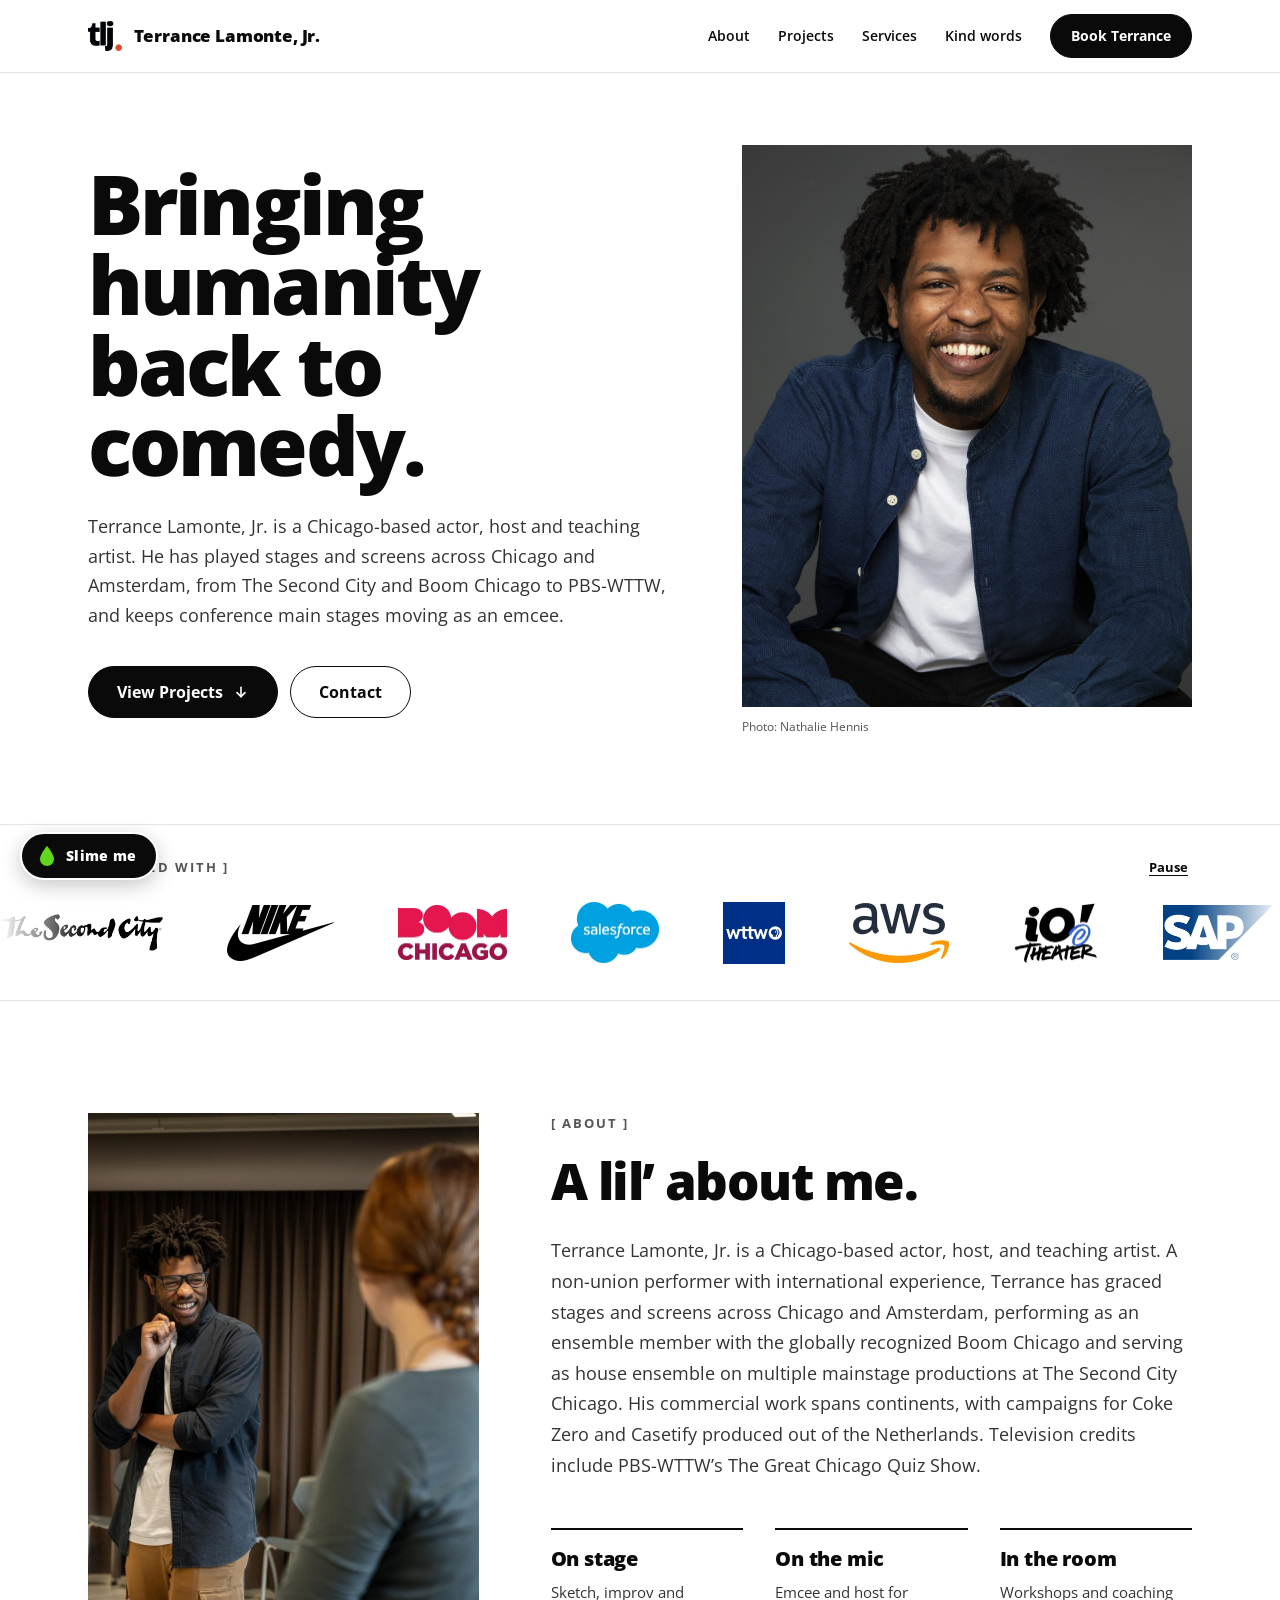
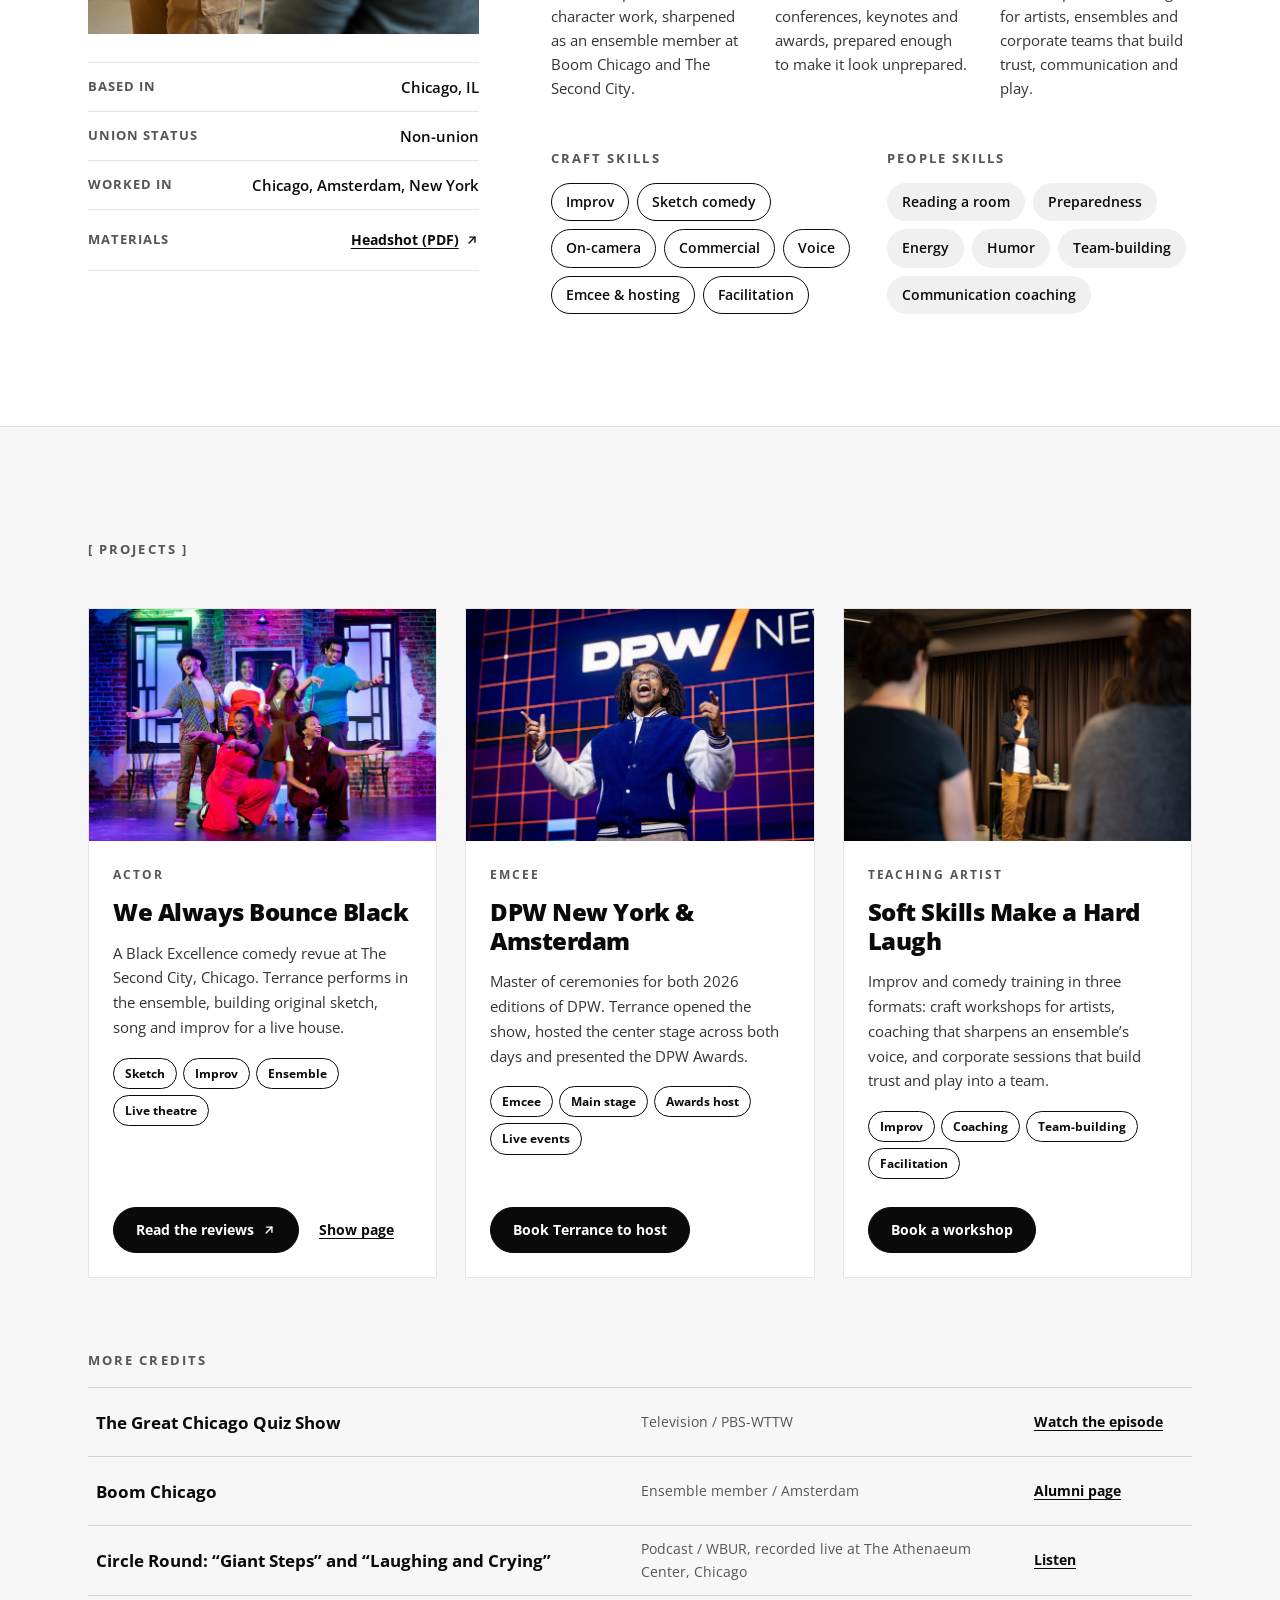
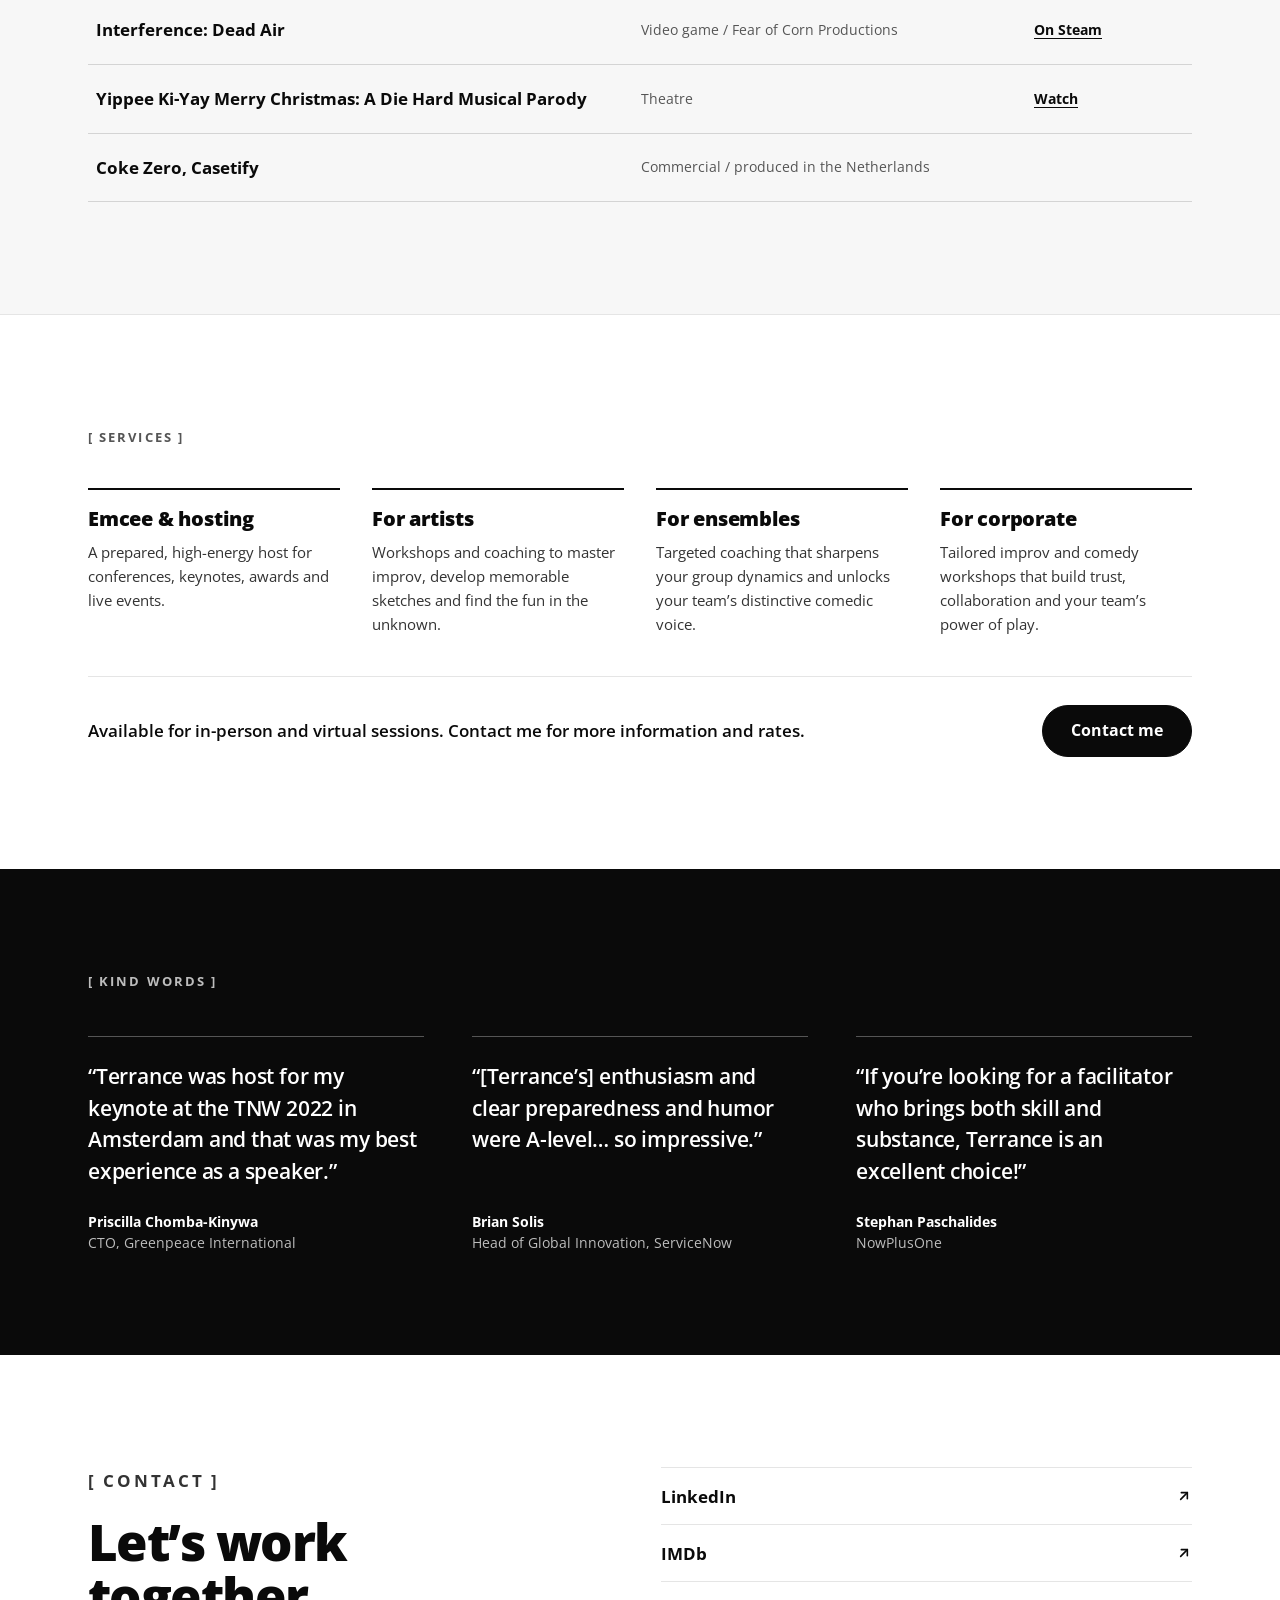
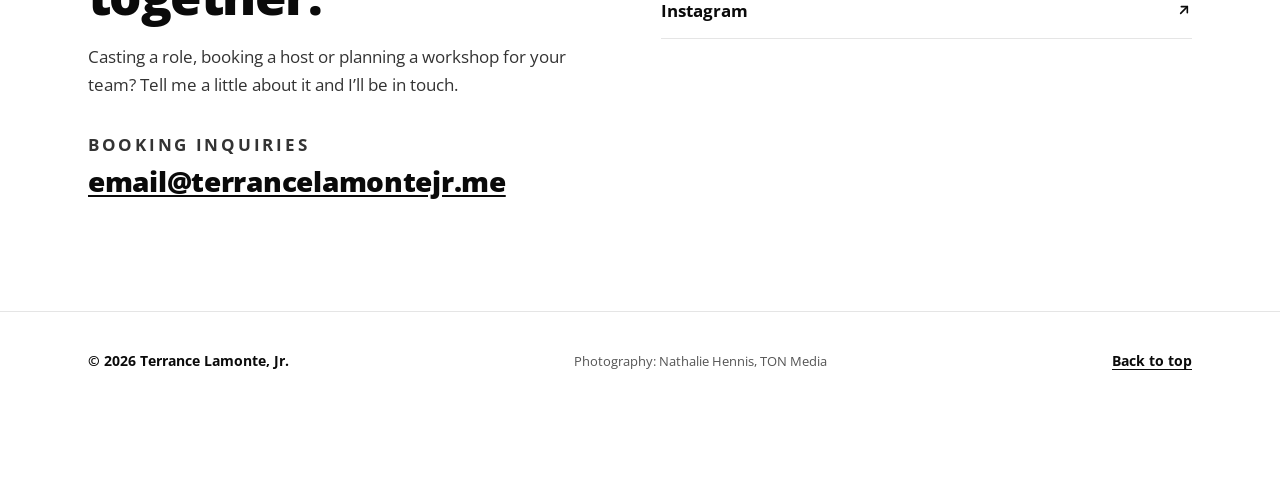
==== index.html @ 8858eb87 "Point page metadata at terrancelamontejr.me Matches the custom domain saved in the repository's Page" ====
<!doctype html>
<html lang="en">
<head>
  <meta charset="utf-8">
  <meta name="viewport" content="width=device-width, initial-scale=1">
  <title>Terrance Lamonte, Jr. | Actor, Teaching Artist, Emcee</title>
  <meta name="description" content="Terrance Lamonte, Jr. is a Chicago-based actor, host and teaching artist bringing humanity back to comedy.">
  <link rel="canonical" href="https://terrancelamontejr.me/">
  <meta name="theme-color" content="#ffffff">

  <meta property="og:type" content="website">
  <meta property="og:title" content="Terrance Lamonte, Jr. | Actor, Teaching Artist, Emcee">
  <meta property="og:description" content="Chicago-based actor, host and teaching artist bringing humanity back to comedy.">
  <meta property="og:url" content="https://terrancelamontejr.me/">
  <meta property="og:image" content="https://terrancelamontejr.me/assets/hero-portrait.jpg">
  <meta name="twitter:card" content="summary_large_image">

  <link rel="icon" href="favicon.png" type="image/png">
  <link rel="apple-touch-icon" href="favicon.png">
  <link rel="preload" as="image" href="assets/hero-portrait.jpg" fetchpriority="high">
  <link rel="preconnect" href="https://fonts.googleapis.com">
  <link rel="preconnect" href="https://fonts.gstatic.com" crossorigin>
  <link href="https://fonts.googleapis.com/css2?family=Open+Sans:wght@400;600;700;800&display=swap" rel="stylesheet">
  <link rel="stylesheet" href="css/styles.css">

  <script type="application/ld+json">
  {
    "@context": "https://schema.org",
    "@type": "Person",
    "name": "Terrance Lamonte, Jr.",
    "url": "https://terrancelamontejr.me/",
    "image": "https://terrancelamontejr.me/assets/hero-portrait.jpg",
    "jobTitle": ["Actor", "Teaching Artist", "Emcee"],
    "homeLocation": { "@type": "Place", "name": "Chicago, IL" },
    "sameAs": [
      "https://www.linkedin.com/in/terrance-rogers-jr-3b801424",
      "https://www.imdb.com/name/nm10834320/",
      "https://www.instagram.com/tsregor/"
    ]
  }
  </script>
</head>
<body id="top">
  <a class="skip" href="#main">Skip to content</a>

  <header class="nav">
    <div class="wrap nav__in">
      <a class="nav__name" href="#top"><img class="nav__logo" src="assets/tlj-logo.png" width="240" height="214" alt="">Terrance Lamonte, Jr.</a>
      <nav class="nav__links" aria-label="Primary">
        <a href="#about">About</a>
        <a href="#projects">Projects</a>
        <a href="#services">Services</a>
        <a href="#words">Kind words</a>
        <a class="btn btn--solid" href="#contact">Book Terrance</a>
      </nav>
    </div>
  </header>

  <main id="main">

    <!-- Hero -->
    <section class="wrap hero" aria-labelledby="hero-title">
      <div class="hero__text">
        <h1 class="hero__title" id="hero-title">Bringing humanity back to comedy.</h1>
        <p class="hero__bio">Terrance Lamonte, Jr. is a Chicago-based actor, host and teaching artist. He has played stages and screens across Chicago and Amsterdam, from The Second City and Boom Chicago to PBS-WTTW, and keeps conference main stages moving as an emcee.</p>
        <div class="hero__cta">
          <a class="btn btn--solid" href="#projects">View Projects
            <svg width="16" height="16" viewBox="0 0 24 24" fill="none" stroke="currentColor" stroke-width="2.4" stroke-linecap="round" stroke-linejoin="round" aria-hidden="true"><path d="M12 5v14"/><path d="M6 13l6 6 6-6"/></svg>
          </a>
          <a class="btn btn--ghost" href="#contact">Contact</a>
        </div>
      </div>
      <figure class="hero__fig">
        <div class="ph"><img src="assets/hero-portrait.jpg" width="1200" height="1800" fetchpriority="high" alt="Portrait of Terrance Lamonte, Jr. laughing, wearing an open denim shirt over a white tee"></div>
        <figcaption>Photo: Nathalie Hennis</figcaption>
      </figure>
    </section>

    <!-- Worked with: scrolling logos. The second list is a copy that makes the loop seamless. -->
    <section class="logos" id="logos" aria-labelledby="logos-title">
      <div class="wrap logos__head">
        <h2 class="eyebrow" id="logos-title">[ worked with ]</h2>
        <button type="button" class="logos__toggle" id="logos-toggle" aria-pressed="false" hidden>Pause</button>
      </div>
      <div class="logos__viewport">
        <div class="logos__track">
          <ul class="logos__set">
          <li><img src="assets/logos/second-city.webp" alt="The Second City" width="163" height="37" style="--w:163px" decoding="async"></li>
          <li><img src="assets/logos/nike.webp" alt="Nike" width="107" height="56" style="--w:107px" decoding="async"></li>
          <li><img src="assets/logos/boom-chicago.webp" alt="Boom Chicago" width="109" height="55" style="--w:109px" decoding="async"></li>
          <li><img src="assets/logos/salesforce.webp" alt="Salesforce" width="88" height="62" style="--w:88px" decoding="async"></li>
          <li><img src="assets/logos/wttw.webp" alt="WTTW" width="62" height="62" style="--w:62px" decoding="async"></li>
          <li><img src="assets/logos/aws.webp" alt="Amazon Web Services" width="100" height="60" style="--w:100px" decoding="async"></li>
          <li><img src="assets/logos/io-theater.webp" alt="iO Theater" width="86" height="62" style="--w:86px" decoding="async"></li>
          <li><img src="assets/logos/sap.webp" alt="SAP" width="110" height="55" style="--w:110px" decoding="async"></li>
          <li><img src="assets/logos/nickelodeon.webp" alt="Nickelodeon" width="80" height="62" style="--w:80px" decoding="async"></li>
          <li><img src="assets/logos/exness.webp" alt="Exness" width="220" height="27" style="--w:220px" decoding="async"></li>
          <li><img src="assets/logos/comedysportz.webp" alt="ComedySportz" width="65" height="62" style="--w:65px" decoding="async"></li>
          <li><img src="assets/logos/tommy-hilfiger.webp" alt="Tommy Hilfiger" width="220" height="12" style="--w:220px" decoding="async"></li>
          <li><img src="assets/logos/annoyance-theatre.webp" alt="The Annoyance Theatre &amp; Bar" width="150" height="40" style="--w:150px" decoding="async"></li>
          <li><img src="assets/logos/vice.webp" alt="VICE" width="138" height="44" style="--w:138px" decoding="async"></li>
          <li><img src="assets/logos/casetify.webp" alt="Casetify" width="132" height="45" style="--w:132px" decoding="async"></li>
          <li><img src="assets/logos/tnw.webp" alt="TNW" width="157" height="38" style="--w:157px" decoding="async"></li>
          <li><img src="assets/logos/laugh-out-loud.webp" alt="Laugh Out Loud" width="62" height="62" style="--w:62px" decoding="async"></li>
          <li><img src="assets/logos/omv.webp" alt="OMV" width="87" height="62" style="--w:87px" decoding="async"></li>
          <li><img src="assets/logos/fairlife.webp" alt="Fairlife" width="66" height="62" style="--w:66px" decoding="async"></li>
          <li><img src="assets/logos/stx.webp" alt="STX" width="146" height="41" style="--w:146px" decoding="async"></li>
          <li><img src="assets/logos/humor-for-hope.webp" alt="Humor for Hope" width="119" height="50" style="--w:119px" decoding="async"></li>
          <li><img src="assets/logos/nowplusone.webp" alt="NowPlusOne" width="54" height="62" style="--w:54px" decoding="async"></li>
          </ul>
          <ul class="logos__set" aria-hidden="true">
          <li><img src="assets/logos/second-city.webp" alt="" width="163" height="37" style="--w:163px" decoding="async"></li>
          <li><img src="assets/logos/nike.webp" alt="" width="107" height="56" style="--w:107px" decoding="async"></li>
          <li><img src="assets/logos/boom-chicago.webp" alt="" width="109" height="55" style="--w:109px" decoding="async"></li>
          <li><img src="assets/logos/salesforce.webp" alt="" width="88" height="62" style="--w:88px" decoding="async"></li>
          <li><img src="assets/logos/wttw.webp" alt="" width="62" height="62" style="--w:62px" decoding="async"></li>
          <li><img src="assets/logos/aws.webp" alt="" width="100" height="60" style="--w:100px" decoding="async"></li>
          <li><img src="assets/logos/io-theater.webp" alt="" width="86" height="62" style="--w:86px" decoding="async"></li>
          <li><img src="assets/logos/sap.webp" alt="" width="110" height="55" style="--w:110px" decoding="async"></li>
          <li><img src="assets/logos/nickelodeon.webp" alt="" width="80" height="62" style="--w:80px" decoding="async"></li>
          <li><img src="assets/logos/exness.webp" alt="" width="220" height="27" style="--w:220px" decoding="async"></li>
          <li><img src="assets/logos/comedysportz.webp" alt="" width="65" height="62" style="--w:65px" decoding="async"></li>
          <li><img src="assets/logos/tommy-hilfiger.webp" alt="" width="220" height="12" style="--w:220px" decoding="async"></li>
          <li><img src="assets/logos/annoyance-theatre.webp" alt="" width="150" height="40" style="--w:150px" decoding="async"></li>
          <li><img src="assets/logos/vice.webp" alt="" width="138" height="44" style="--w:138px" decoding="async"></li>
          <li><img src="assets/logos/casetify.webp" alt="" width="132" height="45" style="--w:132px" decoding="async"></li>
          <li><img src="assets/logos/tnw.webp" alt="" width="157" height="38" style="--w:157px" decoding="async"></li>
          <li><img src="assets/logos/laugh-out-loud.webp" alt="" width="62" height="62" style="--w:62px" decoding="async"></li>
          <li><img src="assets/logos/omv.webp" alt="" width="87" height="62" style="--w:87px" decoding="async"></li>
          <li><img src="assets/logos/fairlife.webp" alt="" width="66" height="62" style="--w:66px" decoding="async"></li>
          <li><img src="assets/logos/stx.webp" alt="" width="146" height="41" style="--w:146px" decoding="async"></li>
          <li><img src="assets/logos/humor-for-hope.webp" alt="" width="119" height="50" style="--w:119px" decoding="async"></li>
          <li><img src="assets/logos/nowplusone.webp" alt="" width="54" height="62" style="--w:54px" decoding="async"></li>
          </ul>
        </div>
      </div>
    </section>

    <!-- About -->
    <section class="wrap about" id="about" aria-labelledby="about-title">
      <div class="about__side">
        <div class="ph"><img src="assets/about-workshop.jpg" width="1000" height="1500" loading="lazy" alt="Terrance laughing while leading a workshop, a participant in the foreground"></div>
        <dl class="facts">
          <div><dt>Based in</dt><dd>Chicago, IL</dd></div>
          <div><dt>Union status</dt><dd>Non-union</dd></div>
          <div><dt>Worked in</dt><dd>Chicago, Amsterdam, New York</dd></div>
          <div><dt>Materials</dt><dd><a class="tlink" href="assets/terrance-lamonte-jr-headshot.pdf" target="_blank" rel="noopener">Headshot (PDF)
            <svg width="14" height="14" viewBox="0 0 24 24" fill="none" stroke="currentColor" stroke-width="2.4" stroke-linecap="round" stroke-linejoin="round" aria-hidden="true"><path d="M7 17L17 7"/><path d="M8 7h9v9"/></svg></a></dd></div>
        </dl>
      </div>

      <div class="about__main">
        <div class="stack">
          <p class="eyebrow">[ about ]</p>
          <h2 class="h2" id="about-title">A lil&rsquo; about me.</h2>
          <p class="about__bio">Terrance Lamonte, Jr. is a Chicago-based actor, host, and teaching artist. A non-union performer with international experience, Terrance has graced stages and screens across Chicago and Amsterdam, performing as an ensemble member with the globally recognized Boom Chicago and serving as house ensemble on multiple mainstage productions at The Second City Chicago. His commercial work spans continents, with campaigns for Coke Zero and Casetify produced out of the Netherlands. Television credits include PBS-WTTW&rsquo;s The Great Chicago Quiz Show.</p>
        </div>

        <ul class="strengths">
          <li><h3>On stage</h3><p>Sketch, improv and character work, sharpened as an ensemble member at Boom Chicago and The Second City.</p></li>
          <li><h3>On the mic</h3><p>Emcee and host for conferences, keynotes and awards, prepared enough to make it look unprepared.</p></li>
          <li><h3>In the room</h3><p>Workshops and coaching for artists, ensembles and corporate teams that build trust, communication and play.</p></li>
        </ul>

        <div class="skills">
          <div>
            <h3 class="eyebrow">Craft skills</h3>
            <ul class="chips">
              <li class="chip">Improv</li><li class="chip">Sketch comedy</li><li class="chip">On-camera</li><li class="chip">Commercial</li><li class="chip">Voice</li><li class="chip">Emcee &amp; hosting</li><li class="chip">Facilitation</li>
            </ul>
          </div>
          <div>
            <h3 class="eyebrow">People skills</h3>
            <ul class="chips">
              <li class="chip chip--soft">Reading a room</li><li class="chip chip--soft">Preparedness</li><li class="chip chip--soft">Energy</li><li class="chip chip--soft">Humor</li><li class="chip chip--soft">Team-building</li><li class="chip chip--soft">Communication coaching</li>
            </ul>
          </div>
        </div>
      </div>
    </section>

    <!-- Projects -->
    <section class="work" id="projects" aria-labelledby="projects-title">
      <div class="wrap work__in">
        <h2 class="eyebrow" id="projects-title">[ projects ]</h2>

        <div class="cards">
          <article class="card">
            <div class="ph"><img src="assets/work-second-city.jpg" width="1400" height="934" loading="lazy" alt="The cast of a Second City revue striking a group pose on a brick-walled stage set"></div>
            <div class="card__body">
              <p class="card__role">Actor</p>
              <h3 class="card__title">We Always Bounce Black</h3>
              <p class="card__desc">A Black Excellence comedy revue at The Second City, Chicago. Terrance performs in the ensemble, building original sketch, song and improv for a live house.</p>
              <ul class="chips"><li class="chip chip--sm">Sketch</li><li class="chip chip--sm">Improv</li><li class="chip chip--sm">Ensemble</li><li class="chip chip--sm">Live theatre</li></ul>
              <div class="card__actions">
                <a class="btn btn--solid btn--sm" href="https://www.theatreinchicago.com/we-always-bounce-black-a-black-excellence-comedy-revue/12809/" target="_blank" rel="noopener">Read the reviews
                  <svg width="14" height="14" viewBox="0 0 24 24" fill="none" stroke="currentColor" stroke-width="2.4" stroke-linecap="round" stroke-linejoin="round" aria-hidden="true"><path d="M7 17L17 7"/><path d="M8 7h9v9"/></svg></a>
                <a class="tlink" href="https://www.secondcity.com/shows/chicago/the-second-city-black-excellence-revue-chi" target="_blank" rel="noopener">Show page</a>
              </div>
            </div>
          </article>

          <article class="card">
            <div class="ph"><img src="assets/work-dpw-emcee.jpg" width="1400" height="934" loading="lazy" alt="Terrance on the DPW New York main stage in a varsity jacket, arms raised mid-sentence"></div>
            <div class="card__body">
              <p class="card__role">Emcee</p>
              <h3 class="card__title">DPW New York &amp; Amsterdam</h3>
              <p class="card__desc">Master of ceremonies for both 2026 editions of DPW. Terrance opened the show, hosted the center stage across both days and presented the DPW Awards.</p>
              <ul class="chips"><li class="chip chip--sm">Emcee</li><li class="chip chip--sm">Main stage</li><li class="chip chip--sm">Awards host</li><li class="chip chip--sm">Live events</li></ul>
              <div class="card__actions">
                <a class="btn btn--solid btn--sm" href="#contact">Book Terrance to host</a>
              </div>
            </div>
          </article>

          <article class="card">
            <div class="ph"><img src="assets/work-workshops.jpg" width="1400" height="933" loading="lazy" alt="Terrance mid-thought at the front of a workshop, seen between two participants"></div>
            <div class="card__body">
              <p class="card__role">Teaching artist</p>
              <h3 class="card__title">Soft Skills Make a Hard Laugh</h3>
              <p class="card__desc">Improv and comedy training in three formats: craft workshops for artists, coaching that sharpens an ensemble&rsquo;s voice, and corporate sessions that build trust and play into a team.</p>
              <ul class="chips"><li class="chip chip--sm">Improv</li><li class="chip chip--sm">Coaching</li><li class="chip chip--sm">Team-building</li><li class="chip chip--sm">Facilitation</li></ul>
              <div class="card__actions">
                <a class="btn btn--solid btn--sm" href="#contact">Book a workshop</a>
              </div>
            </div>
          </article>
        </div>

        <div class="credits">
          <h3 class="eyebrow">More credits</h3>
          <ul>
            <li><span class="credits__title">The Great Chicago Quiz Show</span><span class="credits__meta">Television / PBS-WTTW</span><span class="credits__link"><a class="tlink" href="https://www.wttw.com/great-chicago-quiz-show/watch?v=s2e2" target="_blank" rel="noopener">Watch the episode</a></span></li>
            <li><span class="credits__title">Boom Chicago</span><span class="credits__meta">Ensemble member / Amsterdam</span><span class="credits__link"><a class="tlink" href="https://alumni.boomchicago.nl/activities/terrance-lamonte-jr/" target="_blank" rel="noopener">Alumni page</a></span></li>
            <li><span class="credits__title">Circle Round: &ldquo;Giant Steps&rdquo; and &ldquo;Laughing and Crying&rdquo;</span><span class="credits__meta">Podcast / WBUR, recorded live at The Athenaeum Center, Chicago</span><span class="credits__link"><a class="tlink" href="https://www.wbur.org/podcasts/circleround" target="_blank" rel="noopener">Listen</a></span></li>
            <li><span class="credits__title">Interference: Dead Air</span><span class="credits__meta">Video game / Fear of Corn Productions</span><span class="credits__link"><a class="tlink" href="https://store.steampowered.com/app/1238450/Interference_Dead_Air/" target="_blank" rel="noopener">On Steam</a></span></li>
            <li><span class="credits__title">Yippee Ki-Yay Merry Christmas: A Die Hard Musical Parody</span><span class="credits__meta">Theatre</span><span class="credits__link"><a class="tlink" href="https://youtu.be/s3XqmDjyxec" target="_blank" rel="noopener">Watch</a></span></li>
            <li><span class="credits__title">Coke Zero, Casetify</span><span class="credits__meta">Commercial / produced in the Netherlands</span><span class="credits__link"></span></li>
          </ul>
        </div>
      </div>
    </section>

    <!-- Services -->
    <section class="wrap services" id="services" aria-labelledby="services-title">
      <h2 class="eyebrow" id="services-title">[ services ]</h2>
      <ul class="services__list">
        <li><h3>Emcee &amp; hosting</h3><p>A prepared, high-energy host for conferences, keynotes, awards and live events.</p></li>
        <li><h3>For artists</h3><p>Workshops and coaching to master improv, develop memorable sketches and find the fun in the unknown.</p></li>
        <li><h3>For ensembles</h3><p>Targeted coaching that sharpens your group dynamics and unlocks your team&rsquo;s distinctive comedic voice.</p></li>
        <li><h3>For corporate</h3><p>Tailored improv and comedy workshops that build trust, collaboration and your team&rsquo;s power of play.</p></li>
      </ul>
      <div class="services__cta">
        <p>Available for in-person and virtual sessions. Contact me for more information and rates.</p>
        <a class="btn btn--solid" href="#contact">Contact me</a>
      </div>
    </section>

    <!-- Kind words -->
    <section class="words" id="words" aria-labelledby="words-title">
      <div class="wrap words__in">
        <h2 class="eyebrow" id="words-title">[ kind words ]</h2>
        <div class="quotes">
          <figure>
            <blockquote>&ldquo;Terrance was host for my keynote at the TNW 2022 in Amsterdam and that was my best experience as a speaker.&rdquo;</blockquote>
            <figcaption><strong>Priscilla Chomba-Kinywa</strong>CTO, Greenpeace International</figcaption>
          </figure>
          <figure>
            <blockquote>&ldquo;[Terrance&rsquo;s] enthusiasm and clear preparedness and humor were A-level&hellip; so impressive.&rdquo;</blockquote>
            <figcaption><strong>Brian Solis</strong>Head of Global Innovation, ServiceNow</figcaption>
          </figure>
          <figure>
            <blockquote>&ldquo;If you&rsquo;re looking for a facilitator who brings both skill and substance, Terrance is an excellent choice!&rdquo;</blockquote>
            <figcaption><strong>Stephan Paschalides</strong>NowPlusOne</figcaption>
          </figure>
        </div>
      </div>
    </section>

    <!-- Contact -->
    <section class="wrap contact" id="contact" aria-labelledby="contact-title">
      <div class="contact__text">
        <p class="eyebrow">[ contact ]</p>
        <h2 class="h2" id="contact-title">Let&rsquo;s work together.</h2>
        <p>Casting a role, booking a host or planning a workshop for your team? Tell me a little about it and I&rsquo;ll be in touch.</p>
        <div class="contact__email">
          <p class="eyebrow">Booking inquiries</p>
          <a href="mailto:email@terrancelamontejr.me">email@terrancelamontejr.me</a>
        </div>
      </div>

      <div class="contact__side">
      <!-- The form stays hidden until FORM_ENDPOINT is set in js/main.js (see README). -->
      <div class="contact__form" id="contact-form-wrap" hidden>
        <form class="form" id="contact-form" method="POST" novalidate>
          <div class="form__row">
            <div class="field">
              <label for="cf-name">Name</label>
              <input id="cf-name" name="name" type="text" autocomplete="name" required>
            </div>
            <div class="field">
              <label for="cf-email">Email</label>
              <input id="cf-email" name="email" type="email" autocomplete="email" required>
            </div>
          </div>
          <div class="field">
            <label for="cf-topic">What can I help with?</label>
            <select id="cf-topic" name="topic">
              <option>Acting or casting</option>
              <option>Emcee or hosting</option>
              <option>Workshop or coaching</option>
              <option>I just think you&rsquo;re cool</option>
            </select>
          </div>
          <div class="field">
            <label for="cf-message">Message</label>
            <textarea id="cf-message" name="message" rows="6" required></textarea>
          </div>
          <div class="form__trap" aria-hidden="true">
            <label for="cf-company">Leave this field empty</label>
            <input id="cf-company" name="_gotcha" type="text" tabindex="-1" autocomplete="off">
          </div>
          <button class="btn btn--solid" type="submit">Send message</button>
          <p class="form__status" id="contact-status" role="status" aria-live="polite"></p>
        </form>
        <div class="form__done" id="contact-done" hidden>
          <h3>Message received.</h3>
          <p>Thanks for reaching out. I&rsquo;ll be in touch shortly.</p>
        </div>
      </div>
        <ul class="socials" aria-label="Social links">
          <li><a href="https://www.linkedin.com/in/terrance-rogers-jr-3b801424" target="_blank" rel="noopener">LinkedIn
            <svg width="16" height="16" viewBox="0 0 24 24" fill="none" stroke="currentColor" stroke-width="2.4" stroke-linecap="round" stroke-linejoin="round" aria-hidden="true"><path d="M7 17L17 7"/><path d="M8 7h9v9"/></svg></a></li>
          <li><a href="https://www.imdb.com/name/nm10834320/" target="_blank" rel="noopener">IMDb
            <svg width="16" height="16" viewBox="0 0 24 24" fill="none" stroke="currentColor" stroke-width="2.4" stroke-linecap="round" stroke-linejoin="round" aria-hidden="true"><path d="M7 17L17 7"/><path d="M8 7h9v9"/></svg></a></li>
          <li><a href="https://www.instagram.com/tsregor/" target="_blank" rel="noopener">Instagram
            <svg width="16" height="16" viewBox="0 0 24 24" fill="none" stroke="currentColor" stroke-width="2.4" stroke-linecap="round" stroke-linejoin="round" aria-hidden="true"><path d="M7 17L17 7"/><path d="M8 7h9v9"/></svg></a></li>
        </ul>
      </div>
    </section>
  </main>

  <footer class="foot">
    <div class="wrap foot__in">
      <p class="foot__copy">&copy; 2026 Terrance Lamonte, Jr.</p>
      <p class="foot__credit">Photography: Nathalie Hennis, TON Media</p>
      <a class="tlink" href="#top">Back to top</a>
    </div>
  </footer>

  <!-- Slime -->
  <button type="button" class="tlj-slime-btn" id="slime-btn" hidden>
    <svg width="18" height="22" viewBox="0 0 18 22" aria-hidden="true"><path d="M9 1C9 1 2 9.2 2 14a7 7 0 0 0 14 0C16 9.2 9 1 9 1z" fill="#62d51f"/></svg>
    Slime me
  </button>
  <div class="tlj-slime" id="slime" aria-hidden="true">
    <i style="left:-2%;width:11%;animation-delay:.18s"></i>
    <i style="left:7%;width:10%;animation-delay:.42s"></i>
    <i style="left:15%;width:12%;animation-delay:.05s"></i>
    <i style="left:25%;width:9%;animation-delay:.34s"></i>
    <i style="left:32%;width:12%;animation-delay:.22s"></i>
    <i style="left:42%;width:10%;animation-delay:.48s"></i>
    <i style="left:50%;width:11%;animation-delay:.1s"></i>
    <i style="left:59%;width:10%;animation-delay:.38s"></i>
    <i style="left:67%;width:12%;animation-delay:0s"></i>
    <i style="left:77%;width:9%;animation-delay:.28s"></i>
    <i style="left:84%;width:11%;animation-delay:.45s"></i>
    <i style="left:93%;width:10%;animation-delay:.15s"></i>
    <b>Slimed!</b>
  </div>

  <script src="js/main.js" defer></script>
</body>
</html>
---- css/styles.css ----
/* Terrance Lamonte, Jr. portfolio. Black and white layout, Open Sans, photos and logos in colour. */

/* ---------- 1. Base ---------- */
html { scroll-behavior: smooth; }
body {
  margin: 0;
  --ink: #0a0a0a; --paper: #ffffff; --body: #333333; --muted: #555555;
  --line: #e5e5e5; --soft: #f7f7f7; --pad: clamp(20px, 5vw, 48px);
  background: var(--paper); color: var(--ink); text-align: left; overflow-x: clip;
  font: 400 16px/1.6 'Open Sans', system-ui, -apple-system, 'Segoe UI', sans-serif;
  -webkit-font-smoothing: antialiased;
}
*, *::before, *::after { box-sizing: border-box; }
h1, h2, h3, h4, p, ul, li, dl, dt, dd,
figure, figcaption, blockquote {
  margin: 0; padding: 0; max-width: none; list-style: none;
  font: inherit; color: inherit; letter-spacing: normal; text-transform: none;
}
a { color: inherit; background: none; text-decoration: underline; text-underline-offset: 3px; }
a:hover { color: var(--muted); }
:focus-visible { outline: 2px solid var(--ink); outline-offset: 3px; }
section { scroll-margin-top: 84px; }
img { display: block; width: 100%; height: 100%; object-fit: cover; }
svg { flex: none; }
[hidden] { display: none !important; }
.skip { position: absolute; left: 16px; top: -100px; z-index: 100; padding: 12px 20px; background: var(--ink); color: #fff; font-weight: 700; border-radius: 999px; }
.skip:focus { top: 12px; color: #fff; }

.wrap { max-width: 1200px; margin: 0 auto; padding-left: var(--pad); padding-right: var(--pad); }
.eyebrow { font-size: 13px; font-weight: 700; letter-spacing: .16em; text-transform: uppercase; color: var(--muted); }
.h2 { font-size: clamp(32px, 4vw, 52px); line-height: 1.05; font-weight: 800; letter-spacing: -.03em; }
.ph { background: var(--line); overflow: hidden; }

/* Buttons and chips */
.btn {
  display: inline-flex; align-items: center; gap: 10px; min-height: 52px; padding: 0 28px;
  border: 1px solid var(--ink); border-radius: 999px; font-size: 16px; font-weight: 700;
  text-decoration: none; cursor: pointer; transition: background-color .15s ease, color .15s ease, border-color .15s ease;
}
.btn--solid { background: var(--ink); color: #fff; }
.btn--solid:hover { background: #3a3a3a; border-color: #3a3a3a; color: #fff; }
.btn--ghost { background: #fff; color: var(--ink); }
.btn--ghost:hover { background: var(--ink); color: #fff; }
.btn--sm { min-height: 46px; padding: 0 22px; font-size: 14px; gap: 8px; }
.chips { display: flex; flex-wrap: wrap; gap: 8px; }
.chip { font-size: 14px; font-weight: 600; padding: 7px 14px; border: 1px solid var(--ink); border-radius: 999px; }
.chip--soft { background: #f0f0f0; border-color: #f0f0f0; }
.chip--sm { font-size: 12px; font-weight: 700; padding: 5px 11px; }
.tlink { display: inline-flex; align-items: center; gap: 6px; min-height: 44px; font-size: 14px; font-weight: 700; }

/* ---------- 2. Header ---------- */
.nav { position: sticky; top: 0; z-index: 20; background: rgba(255,255,255,.94); backdrop-filter: blur(10px); border-bottom: 1px solid var(--line); }
.nav__in { display: flex; flex-wrap: wrap; align-items: center; justify-content: space-between; gap: 8px 32px; padding-top: 14px; padding-bottom: 14px; }
.nav__logo { width: auto; height: 30px; object-fit: contain; }
.nav__name { gap: 12px; font-size: 17px; font-weight: 800; letter-spacing: -.01em; text-decoration: none; min-height: 44px; display: inline-flex; align-items: center; }
.nav__links { display: flex; flex-wrap: wrap; align-items: center; gap: 4px 28px; }
.nav__links a:not(.btn) { font-size: 14px; font-weight: 600; text-decoration: none; min-height: 44px; display: inline-flex; align-items: center; }
.nav__links .btn { min-height: 44px; padding: 0 20px; font-size: 14px; }

/* ---------- 3. Hero ---------- */
.hero { display: flex; flex-wrap: wrap; align-items: center; gap: 48px 72px; padding-top: clamp(40px, 6vw, 72px); padding-bottom: clamp(56px, 7vw, 88px); }
.hero__text { flex: 1.25 1 420px; min-width: 0; display: flex; flex-direction: column; align-items: flex-start; gap: 28px; }
.hero__title { font-size: clamp(44px, 6.4vw, 88px); line-height: .98; font-weight: 800; letter-spacing: -.035em; }
.hero__bio { max-width: 34em; font-size: clamp(17px, 1.4vw, 19px); line-height: 1.65; color: var(--body); }
.hero__cta { display: flex; flex-wrap: wrap; gap: 12px; margin-top: 8px; }
.hero__fig { flex: 1 1 320px; min-width: 0; max-width: 480px; display: flex; flex-direction: column; gap: 10px; }
.hero__fig .ph { aspect-ratio: 4 / 5; }
.hero__fig img { object-position: 50% 18%; }
.hero__fig figcaption { font-size: 12px; color: var(--muted); }

/* Worked with: logo scroller */
.logos { border-top: 1px solid var(--line); border-bottom: 1px solid var(--line); padding: 20px 0 36px; }
.logos__head { display: flex; align-items: center; justify-content: space-between; gap: 16px; min-height: 44px; margin-bottom: 12px; }
.logos__toggle { min-height: 44px; padding: 0 4px; background: none; border: 0; font: inherit; font-size: 13px; font-weight: 700; color: var(--ink); text-decoration: underline; text-underline-offset: 3px; cursor: pointer; }
.logos__viewport {
  overflow: hidden;
  -webkit-mask-image: linear-gradient(90deg, transparent, #000 7%, #000 93%, transparent);
          mask-image: linear-gradient(90deg, transparent, #000 7%, #000 93%, transparent);
}
.logos__track { display: flex; width: max-content; animation: logosScroll 80s linear infinite; }
.logos__track:hover, .logos.is-paused .logos__track { animation-play-state: paused; }
.logos__set { display: flex; align-items: center; flex: none; gap: clamp(40px, 5vw, 72px); padding-right: clamp(40px, 5vw, 72px); }
.logos__set li { flex: none; }
.logos__set img { width: var(--w); height: auto; object-fit: contain; }
@keyframes logosScroll { to { transform: translateX(-50%); } }
@media (max-width: 640px) {
  .logos__set img { width: calc(var(--w) * .8); }
  .logos__track { animation-duration: 60s; }
}

/* ---------- 4. About ---------- */
.about { display: flex; flex-wrap: wrap; align-items: flex-start; gap: 48px 72px; padding-top: clamp(64px, 9vw, 112px); padding-bottom: clamp(64px, 9vw, 112px); }
.about__side { flex: 1 1 300px; min-width: 0; max-width: 400px; display: flex; flex-direction: column; gap: 28px; }
.about__side .ph { aspect-ratio: 3 / 4; }
.about__side img { object-position: 30% 30%; }
.facts > div { display: flex; justify-content: space-between; align-items: center; gap: 16px; min-height: 49px; padding: 8px 0; border-top: 1px solid var(--line); }
.facts > div:last-child { border-bottom: 1px solid var(--line); }
.facts dt { font-size: 13px; font-weight: 700; letter-spacing: .08em; text-transform: uppercase; color: var(--muted); }
.facts dd { font-size: 15px; font-weight: 600; text-align: right; }
.about__main { flex: 2 1 460px; min-width: 0; display: flex; flex-direction: column; gap: 48px; }
.stack { display: flex; flex-direction: column; gap: 20px; }
.about__bio { margin-top: 8px; font-size: 18px; line-height: 1.7; color: var(--body); }
.strengths { display: grid; grid-template-columns: repeat(auto-fit, minmax(190px, 1fr)); gap: 28px 32px; }
.strengths li { display: flex; flex-direction: column; gap: 8px; padding-top: 16px; border-top: 2px solid var(--ink); }
.strengths h3 { font-size: 20px; line-height: 1.3; font-weight: 800; letter-spacing: -.01em; }
.strengths p { font-size: 15px; line-height: 1.6; color: var(--body); }
.skills { display: grid; grid-template-columns: repeat(auto-fit, minmax(260px, 1fr)); gap: 32px; }
.skills > div { display: flex; flex-direction: column; gap: 14px; }

/* ---------- 5. Projects ---------- */
.work { background: var(--soft); border-top: 1px solid var(--line); border-bottom: 1px solid var(--line); }
.work__in { display: flex; flex-direction: column; gap: 48px; padding-top: clamp(64px, 9vw, 112px); padding-bottom: clamp(64px, 9vw, 112px); }
.cards { display: grid; grid-template-columns: repeat(auto-fit, minmax(280px, 1fr)); gap: 28px; }
.card { display: flex; flex-direction: column; background: #fff; border: 1px solid var(--line); }
.card .ph { aspect-ratio: 3 / 2; }
.card img { transition: transform .5s ease; }
.card:hover img { transform: scale(1.03); }
.card__body { flex: 1 1 auto; display: flex; flex-direction: column; gap: 14px; padding: 24px; }
.card__role { font-size: 12px; font-weight: 700; letter-spacing: .16em; text-transform: uppercase; color: var(--muted); }
.card__title { font-size: 24px; line-height: 1.2; font-weight: 800; letter-spacing: -.02em; }
.card__desc { font-size: 15px; line-height: 1.65; color: var(--body); }
.card .chips { gap: 6px; margin-top: 4px; }
.card__actions { margin-top: auto; padding-top: 14px; display: flex; flex-wrap: wrap; align-items: center; gap: 8px 20px; }
.credits { display: flex; flex-direction: column; gap: 16px; margin-top: 24px; }
.credits ul { border-bottom: 1px solid #d4d4d4; }
.credits li { display: flex; flex-wrap: wrap; align-items: center; gap: 4px 24px; min-height: 68px; padding: 12px 8px; border-top: 1px solid #d4d4d4; transition: background-color .15s ease; }
.credits li:hover { background: #ececec; }
.credits__title { flex: 2 1 280px; min-width: 0; font-size: 17px; font-weight: 700; }
.credits__meta { flex: 1.4 1 200px; min-width: 0; font-size: 14px; color: var(--muted); }
.credits__link { flex: 0 0 150px; }

/* Services */
.services { display: flex; flex-direction: column; gap: 40px; padding-top: clamp(64px, 9vw, 112px); padding-bottom: clamp(64px, 9vw, 112px); }
.services__list { display: grid; grid-template-columns: repeat(auto-fit, minmax(220px, 1fr)); gap: 32px; }
.services__list li { display: flex; flex-direction: column; gap: 8px; padding-top: 16px; border-top: 2px solid var(--ink); }
.services__list h3 { font-size: 20px; line-height: 1.3; font-weight: 800; letter-spacing: -.01em; }
.services__list p { font-size: 15px; line-height: 1.6; color: var(--body); }
.services__cta { display: flex; flex-wrap: wrap; align-items: center; justify-content: space-between; gap: 16px 32px; padding-top: 28px; border-top: 1px solid var(--line); }
.services__cta p { font-size: 17px; font-weight: 600; }

/* ---------- 6. Kind words ---------- */
.words { background: var(--ink); color: #fff; }
.words :focus-visible { outline-color: #fff; }
.words__in { display: flex; flex-direction: column; gap: 44px; padding-top: clamp(64px, 8vw, 104px); padding-bottom: clamp(64px, 8vw, 104px); }
.words .eyebrow { color: #bdbdbd; }
.quotes { display: grid; grid-template-columns: repeat(auto-fit, minmax(260px, 1fr)); gap: 40px 48px; }
.quotes figure { display: flex; flex-direction: column; gap: 24px; padding-top: 24px; border-top: 1px solid #555; }
.quotes blockquote { font-size: 21px; line-height: 1.5; font-weight: 600; letter-spacing: -.01em; border: 0; }
.quotes figcaption { margin-top: auto; font-size: 14px; line-height: 1.5; color: #bdbdbd; }
.quotes figcaption strong { display: block; font-weight: 700; color: #fff; }

/* ---------- 7. Contact and footer ---------- */
.contact { display: flex; flex-wrap: wrap; align-items: flex-start; gap: 48px 80px; padding-top: clamp(64px, 9vw, 112px); padding-bottom: clamp(64px, 9vw, 112px); }
.contact__text { flex: 1 1 320px; min-width: 0; display: flex; flex-direction: column; gap: 20px; }
.contact__text p { max-width: 30em; font-size: 17px; line-height: 1.65; color: var(--body); }
.contact__email { display: flex; flex-direction: column; gap: 6px; margin-top: 12px; }
.contact__email a { font-size: clamp(20px, 2.4vw, 28px); line-height: 1.2; font-weight: 800; letter-spacing: -.01em; overflow-wrap: anywhere; }
.contact__side { flex: 1.1 1 340px; min-width: 0; display: flex; flex-direction: column; gap: 40px; }
.socials { border-bottom: 1px solid var(--line); }
.socials li { border-top: 1px solid var(--line); }
.socials a { display: flex; align-items: center; justify-content: space-between; gap: 16px; min-height: 56px; font-size: 17px; font-weight: 700; text-decoration: none; }
.contact__form { min-width: 0; }
.contact__form[hidden] { display: none; }
.form { display: flex; flex-direction: column; gap: 20px; }
.form__row { display: grid; grid-template-columns: repeat(auto-fit, minmax(200px, 1fr)); gap: 20px; }
.field { display: flex; flex-direction: column; gap: 8px; }
.field label { font-size: 13px; font-weight: 700; letter-spacing: .08em; text-transform: uppercase; }
.field input, .field select, .field textarea {
  width: 100%; min-height: 52px; padding: 12px 16px; font: inherit; font-size: 16px; color: var(--ink);
  background: #fff; border: 1px solid #8a8a8a; border-radius: 0;
}
.field textarea { min-height: 160px; line-height: 1.5; resize: vertical; }
.form__trap { position: absolute; left: -9999px; width: 1px; height: 1px; overflow: hidden; }
.form .btn { align-self: flex-start; font-family: inherit; }
.form .btn:disabled { opacity: .6; cursor: default; }
.form__status { min-height: 1.6em; font-size: 15px; font-weight: 600; }
.form__status[data-state="error"] { color: #b00020; }
.form__done { display: flex; flex-direction: column; align-items: flex-start; gap: 16px; padding: 40px; border: 1px solid var(--ink); }
.form__done[hidden] { display: none; }
.form__done h3 { font-size: 28px; line-height: 1.15; font-weight: 800; letter-spacing: -.02em; }
.form__done p { font-size: 17px; color: var(--body); }
.foot { border-top: 1px solid var(--line); }
.foot__in { display: flex; flex-wrap: wrap; align-items: center; justify-content: space-between; gap: 8px 32px; padding-top: 28px; padding-bottom: 96px; }
.foot__copy { font-size: 14px; font-weight: 700; }
.foot__credit { font-size: 13px; color: var(--muted); }

/* ---------- 8. Slime ---------- */
.tlj-slime-btn {
  position: fixed; left: 20px; bottom: 20px; z-index: 99990;
  display: inline-flex; align-items: center; gap: 10px; min-height: 48px; padding: 0 20px 0 16px;
  background: #0a0a0a; color: #fff; border: 2px solid #fff; border-radius: 999px;
  font: 800 14px/1 'Open Sans', system-ui, sans-serif; letter-spacing: .02em; cursor: pointer;
  box-shadow: 0 6px 20px rgba(0,0,0,.22); transition: transform .15s ease;
}
.tlj-slime-btn[hidden] { display: none; }
.tlj-slime-btn:hover { transform: translateY(-2px); }
.tlj-slime-btn:disabled { opacity: .5; cursor: default; transform: none; }
.tlj-slime-btn:focus-visible { outline: 2px solid #0a0a0a; outline-offset: 3px; }
.tlj-slime { position: fixed; top: 0; right: 0; bottom: 0; left: 0; z-index: 99999; overflow: hidden; pointer-events: none; display: none; }
.tlj-slime.is-on { display: block; }
.tlj-slime i {
  position: absolute; top: -40%; bottom: -40%; border-radius: 999px; background: #62d51f;
  box-shadow: inset -12px 0 0 rgba(0,0,0,.07), inset 9px 0 0 rgba(255,255,255,.16);
}
.tlj-slime.is-on i { animation: tljDrip 4.2s both; }
.tlj-slime b {
  position: absolute; top: 50%; left: 0; right: 0; margin-top: -.5em; text-align: center;
  font: 800 clamp(56px, 15vw, 220px)/1 'Open Sans', system-ui, sans-serif; letter-spacing: -.04em;
  color: #fff; text-shadow: 0 6px 0 rgba(0,0,0,.28);
}
.tlj-slime.is-on b { animation: tljWord 4.7s both; }
@keyframes tljDrip {
  0%   { transform: translateY(-101%); animation-timing-function: cubic-bezier(.5,.05,.8,.55); }
  30%  { transform: translateY(0); animation-timing-function: linear; }
  70%  { transform: translateY(0); animation-timing-function: cubic-bezier(.6,0,.9,.45); }
  100% { transform: translateY(101%); }
}
@keyframes tljWord {
  0%, 27%   { opacity: 0; transform: rotate(-4deg) scale(.8); }
  35%       { opacity: 1; transform: rotate(-4deg) scale(1.05); }
  40%, 64%  { opacity: 1; transform: rotate(-4deg) scale(1); }
  72%, 100% { opacity: 0; transform: rotate(-4deg) scale(.96); }
}
@keyframes tljFade { 0%, 100% { opacity: 0; } 20%, 80% { opacity: 1; } }
@media (prefers-reduced-motion: reduce) {
  html { scroll-behavior: auto; }
  .logos__track { animation: none; }
  .logos__viewport { overflow-x: auto; -webkit-mask-image: none; mask-image: none; }
  .logos__set[aria-hidden="true"] { display: none; }
  .logos__toggle { display: none; }
  .tlj-slime.is-on i { animation: tljFade 4.2s both; }
  .card img, .tlj-slime-btn { transition: none; }
}

/* Phones: the header scrolls away with the page instead of sticking, so it never covers the content. */
@media (max-width: 640px) {
  .nav { position: static; }
  section { scroll-margin-top: 16px; }
}
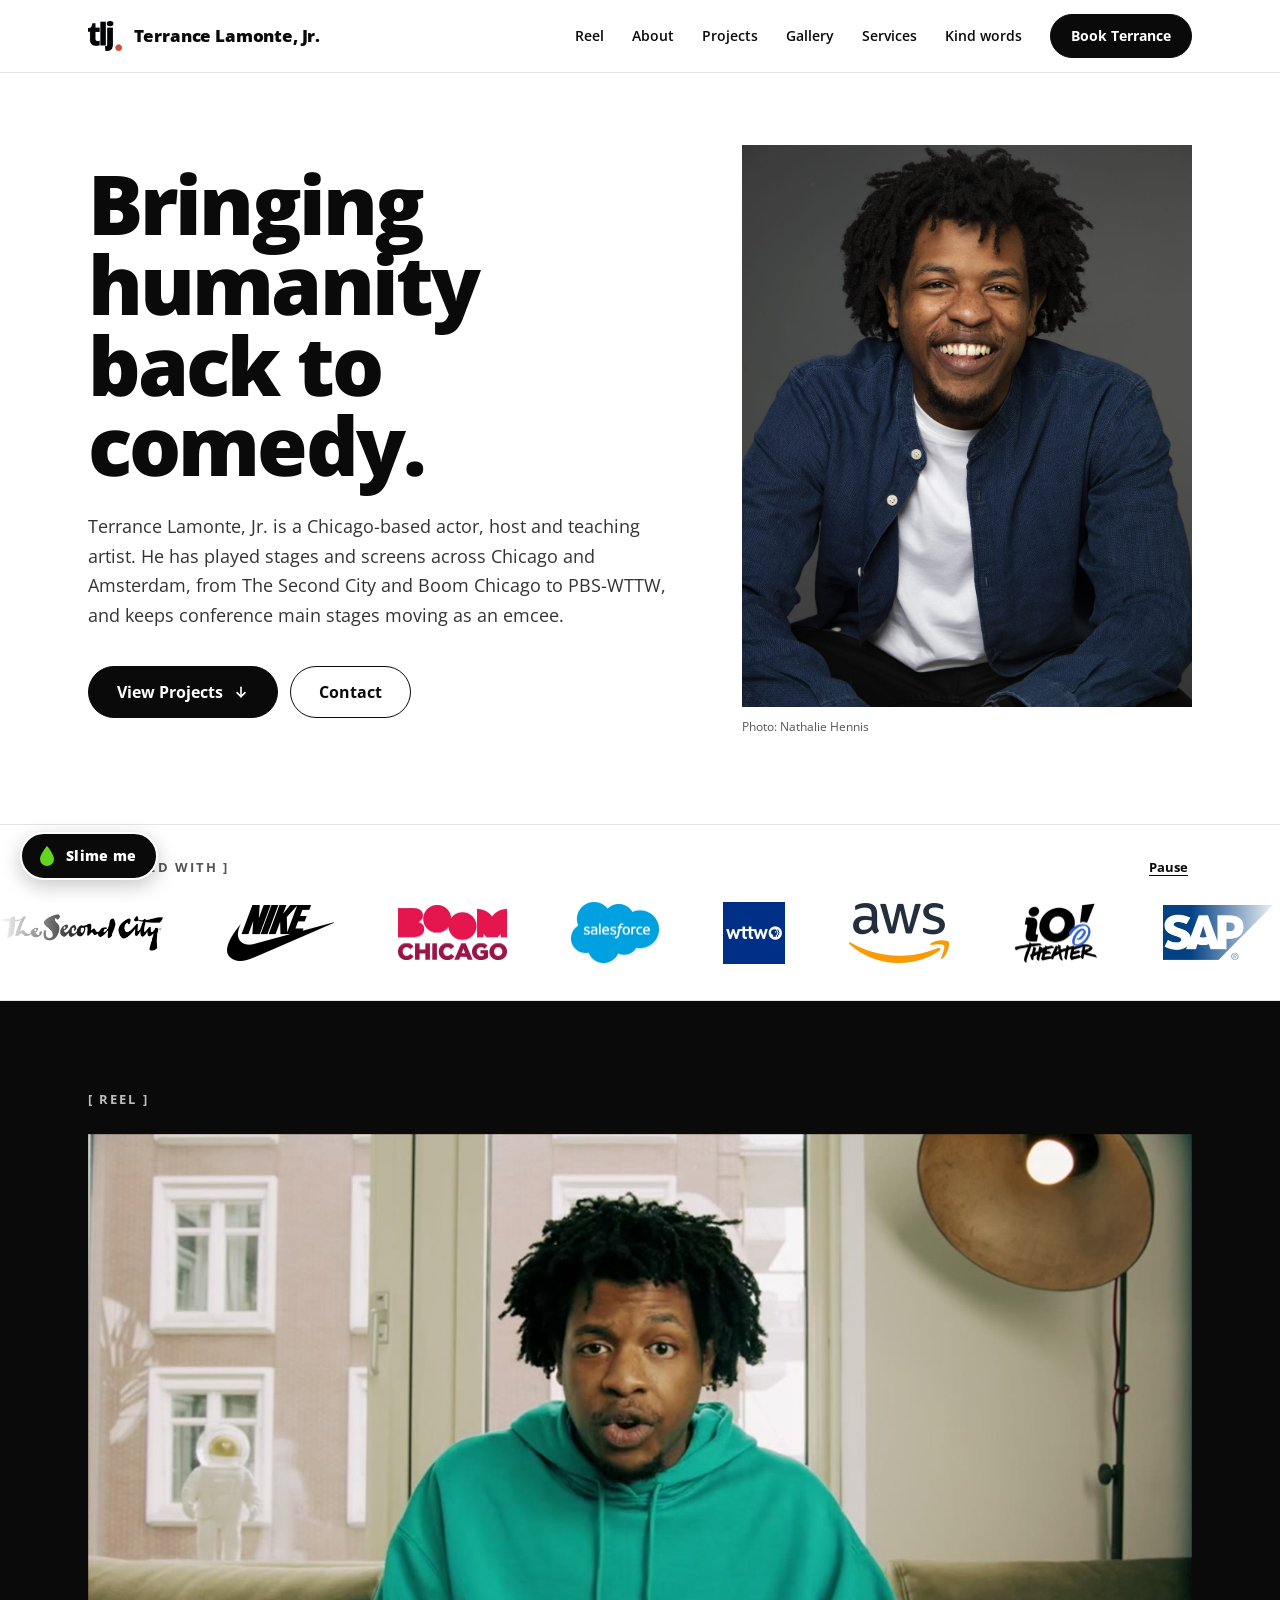
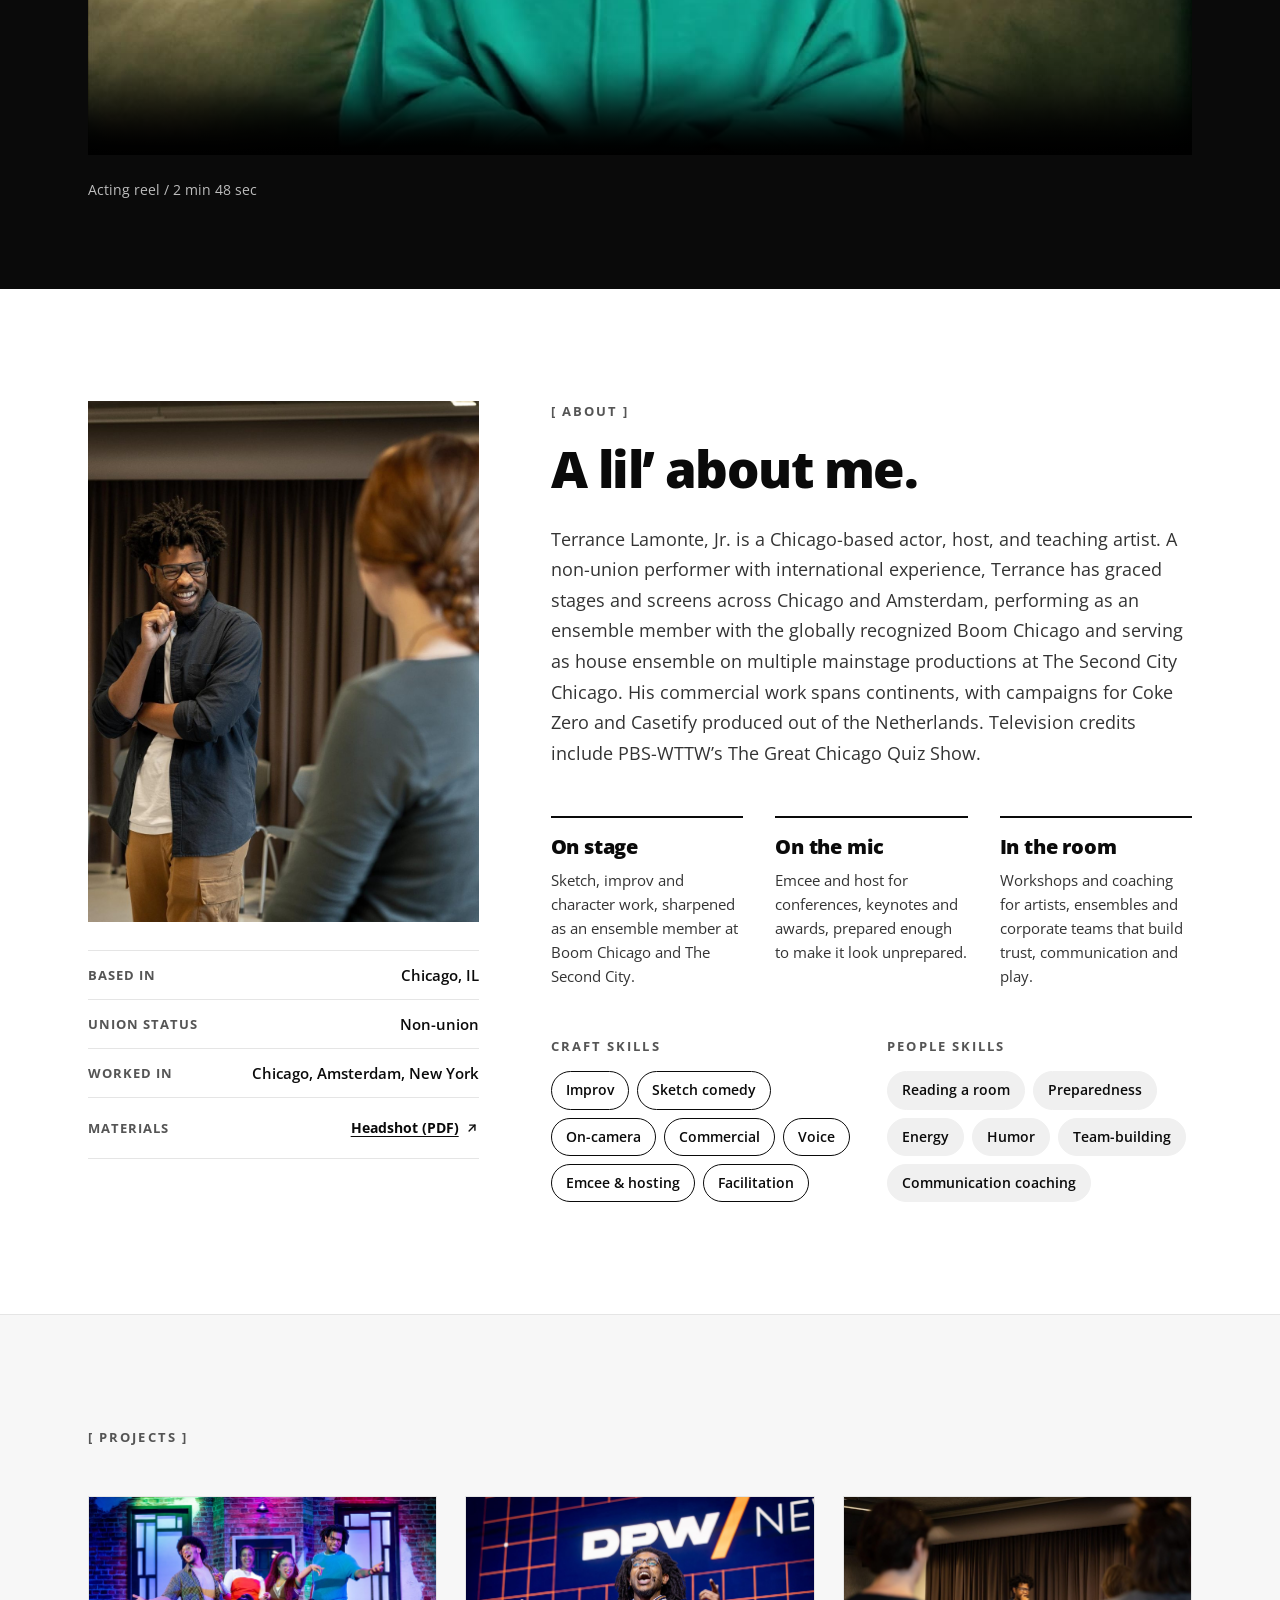
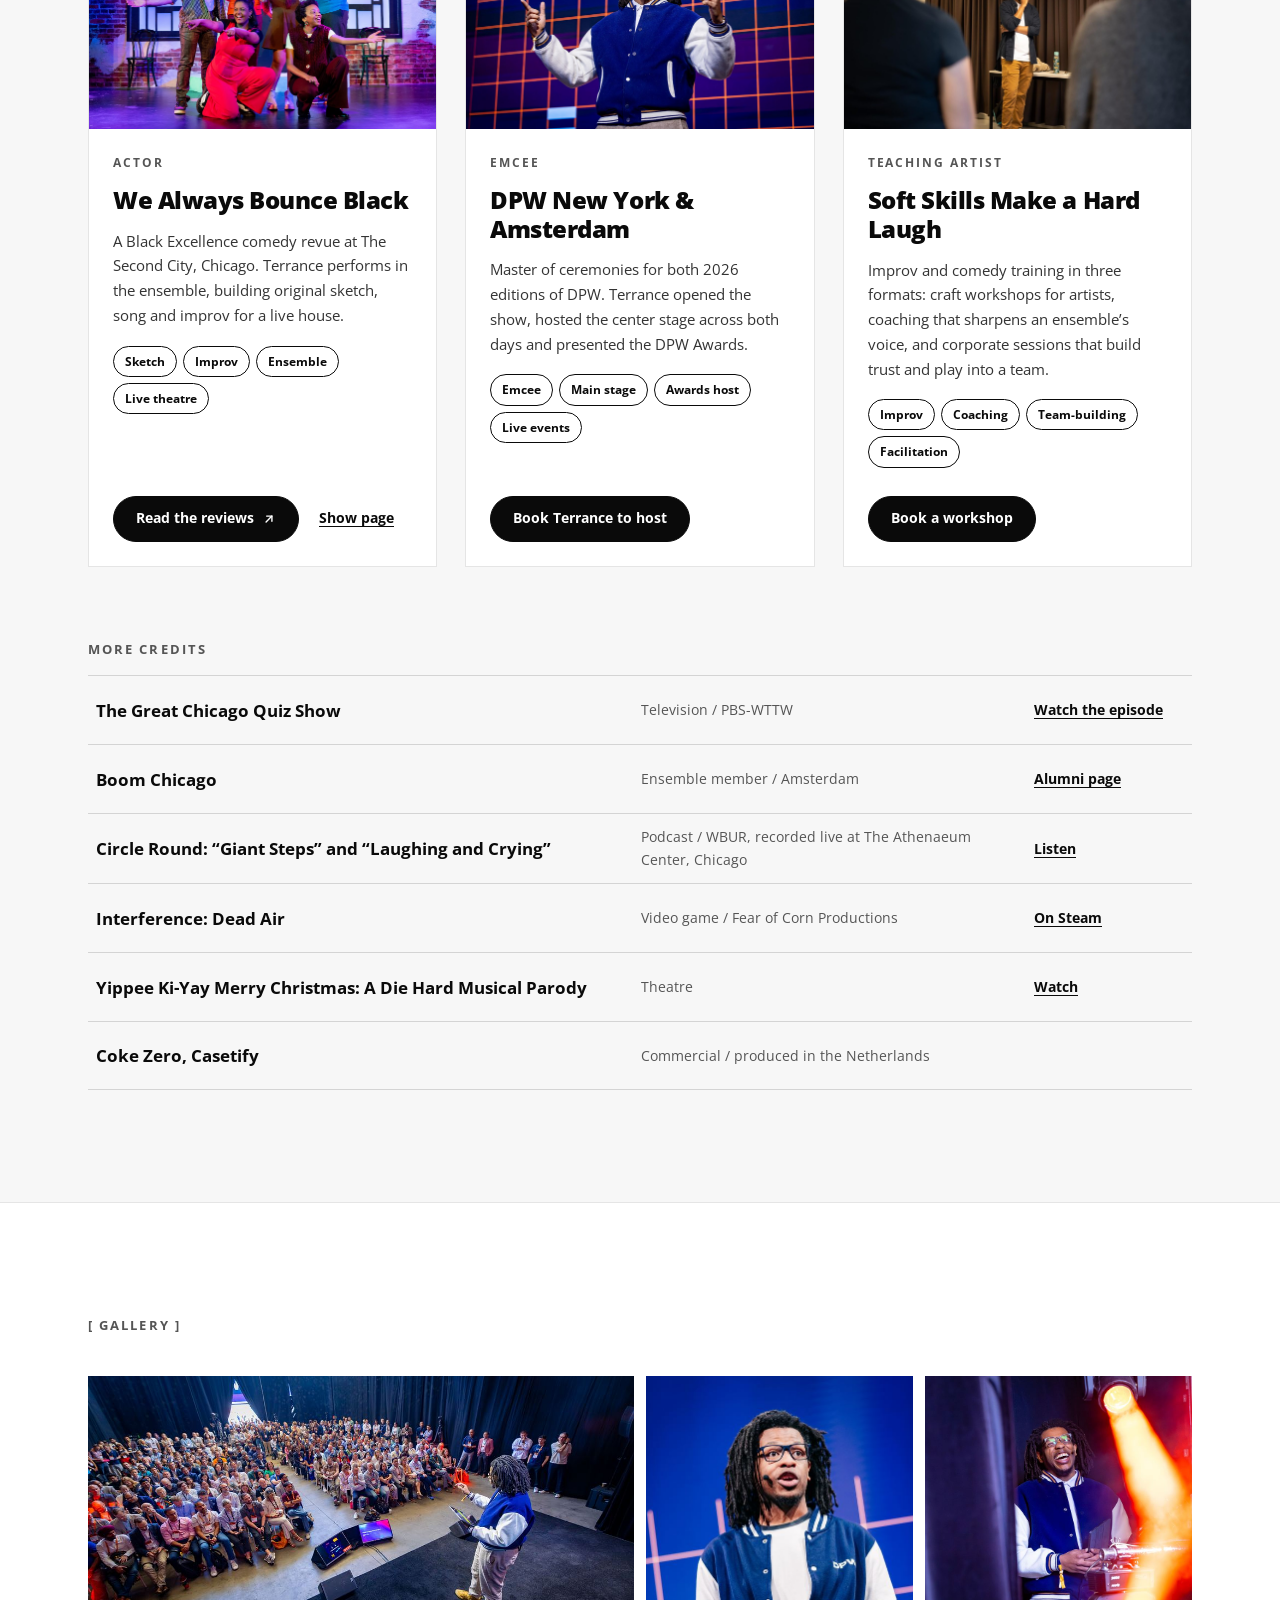
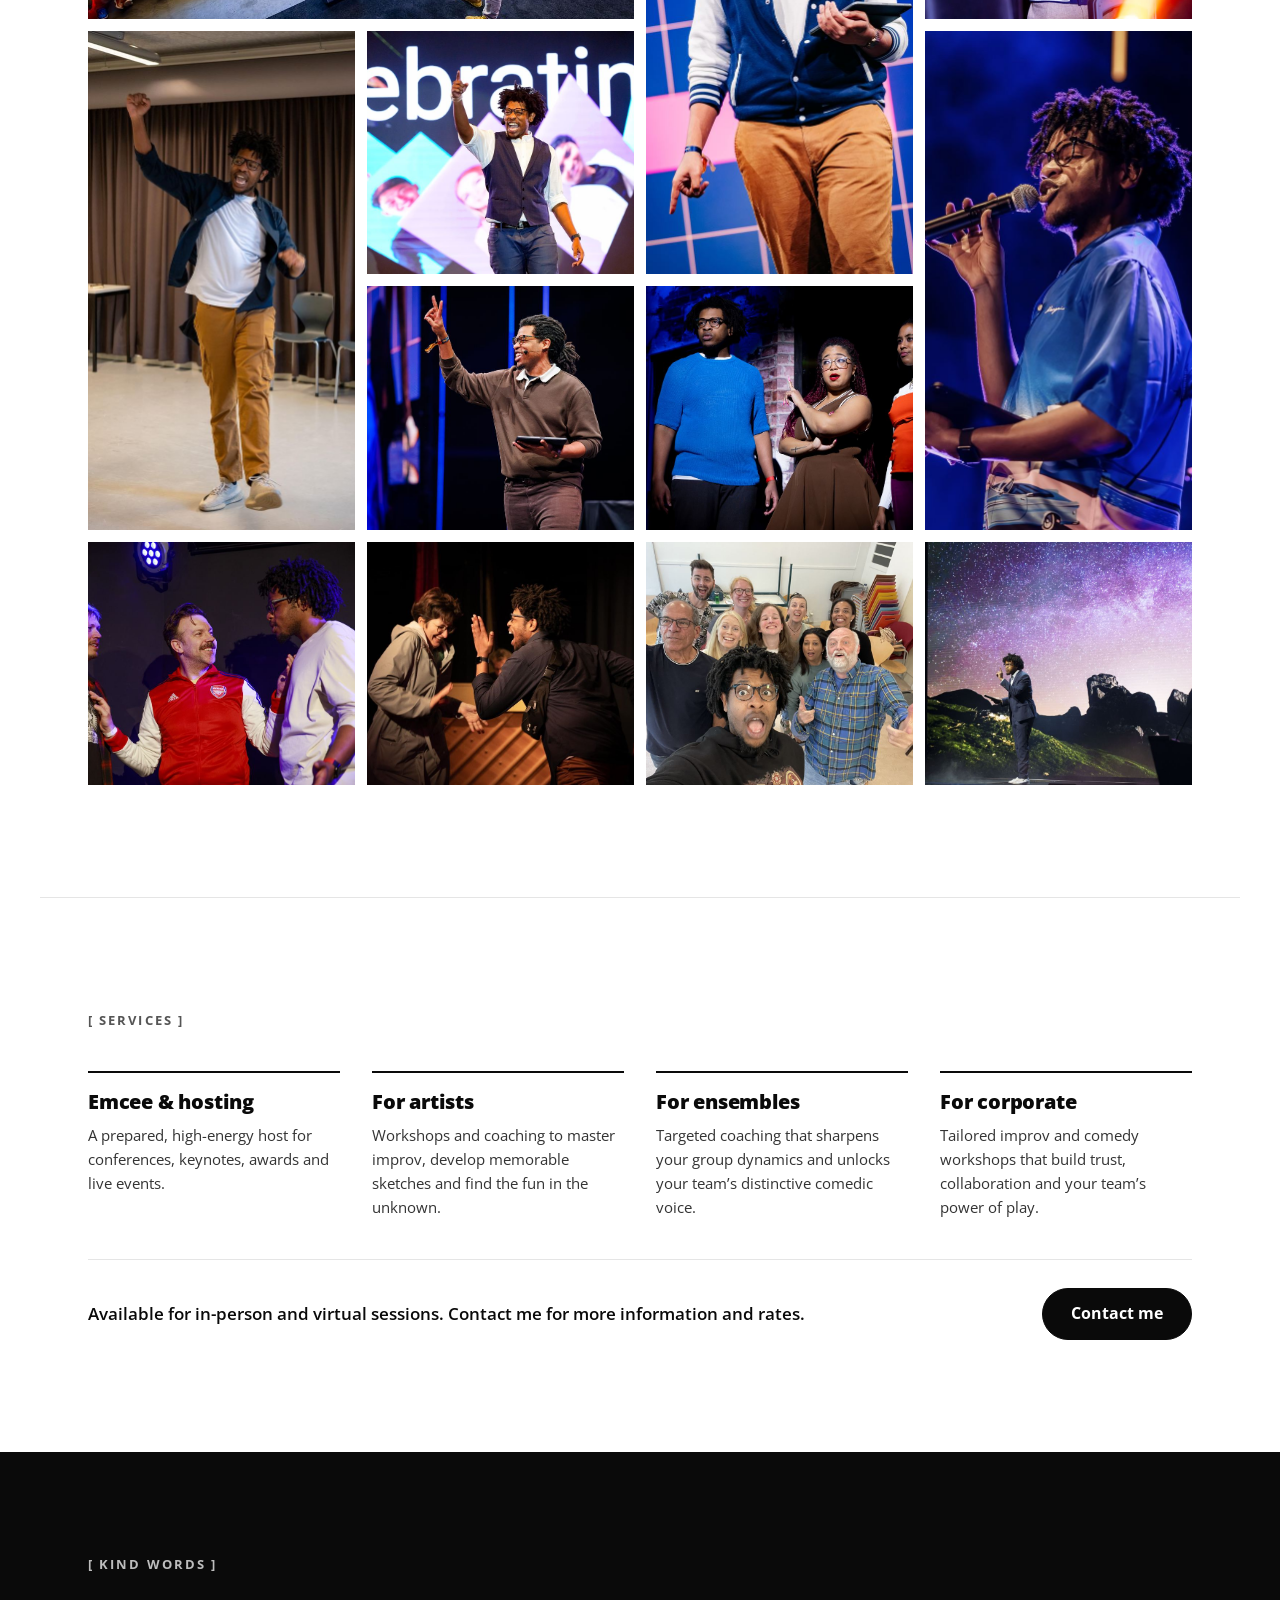
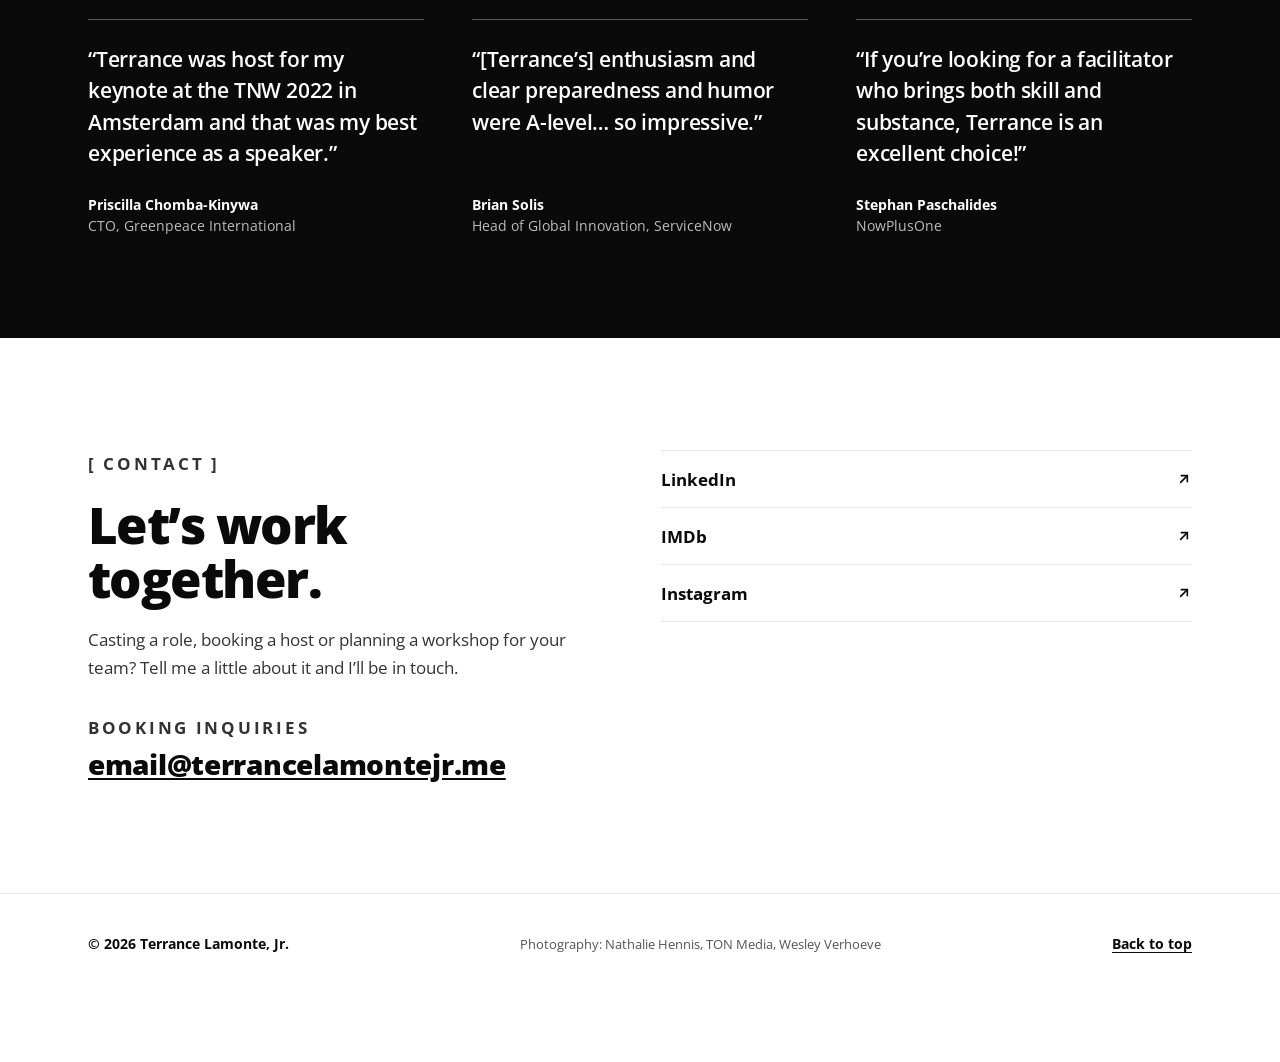
==== commit 79b1bf20: "Add acting reel and photo gallery - New reel section under the logo scroller, with the reel compress" ====
--- a/index.html
+++ b/index.html
@@ -47,8 +47,10 @@
     <div class="wrap nav__in">
       <a class="nav__name" href="#top"><img class="nav__logo" src="assets/tlj-logo.png" width="240" height="214" alt="">Terrance Lamonte, Jr.</a>
       <nav class="nav__links" aria-label="Primary">
+        <a href="#reel">Reel</a>
         <a href="#about">About</a>
         <a href="#projects">Projects</a>
+        <a href="#gallery">Gallery</a>
         <a href="#services">Services</a>
         <a href="#words">Kind words</a>
         <a class="btn btn--solid" href="#contact">Book Terrance</a>
@@ -136,6 +138,18 @@
       </div>
     </section>
 
+    <!-- Reel -->
+    <section class="reel" id="reel" aria-labelledby="reel-title">
+      <div class="wrap reel__in">
+        <h2 class="eyebrow" id="reel-title">[ reel ]</h2>
+        <video class="reel__video" controls playsinline preload="none" poster="assets/reel-poster.jpg" width="1920" height="1080">
+          <source src="assets/reel.mp4" type="video/mp4">
+          <a href="assets/reel.mp4">Download the reel (MP4)</a>
+        </video>
+        <p class="reel__meta">Acting reel / 2 min 48 sec</p>
+      </div>
+    </section>
+
     <!-- About -->
     <section class="wrap about" id="about" aria-labelledby="about-title">
       <div class="about__side">
@@ -239,6 +253,25 @@
           </ul>
         </div>
       </div>
+    </section>
+
+    <!-- Gallery: each link opens the large photo; js/main.js turns that into a full-screen viewer. -->
+    <section class="wrap gallery" id="gallery" aria-labelledby="gallery-title">
+      <h2 class="eyebrow" id="gallery-title">[ gallery ]</h2>
+      <ul class="gallery__grid">
+        <li class="is-wide"><a href="assets/gallery/dpw-new-york-crowd.jpg" data-caption="Emcee, DPW New York"><img src="assets/gallery/dpw-new-york-crowd-thumb.jpg" alt="Terrance on stage at DPW New York, seen from behind, facing a packed audience" width="1000" height="667" loading="lazy"></a></li>
+        <li class="is-tall"><a href="assets/gallery/dpw-amsterdam-stage.jpg" data-caption="Emcee, DPW Amsterdam"><img src="assets/gallery/dpw-amsterdam-stage-thumb.jpg" alt="Terrance mid-stride on the DPW Amsterdam stage in a varsity jacket, holding a tablet" width="667" height="1000" loading="lazy"></a></li>
+        <li><a href="assets/gallery/dpw-new-york-laugh.jpg" data-caption="Emcee, DPW New York"><img src="assets/gallery/dpw-new-york-laugh-thumb.jpg" alt="Terrance laughing backstage at DPW New York under an orange spotlight" width="1000" height="667" loading="lazy" style="--pos:42% 50%"></a></li>
+        <li class="is-tall"><a href="assets/gallery/workshop-action.jpg" data-caption="Leading a workshop"><img src="assets/gallery/workshop-action-thumb.jpg" alt="Terrance mid-move with one arm raised while leading a workshop" width="667" height="1000" loading="lazy"></a></li>
+        <li><a href="assets/gallery/exness-host.jpg" data-caption="Hosting for Exness"><img src="assets/gallery/exness-host-thumb.jpg" alt="Terrance pointing to the crowd on stage in a waistcoat, a bright screen behind him" width="1000" height="667" loading="lazy"></a></li>
+        <li class="is-tall"><a href="assets/gallery/on-the-mic.jpg" data-caption="On the mic"><img src="assets/gallery/on-the-mic-thumb.jpg" alt="Terrance speaking into a handheld microphone on a blue-lit stage" width="667" height="1000" loading="lazy"></a></li>
+        <li><a href="assets/gallery/dpw-amsterdam-wave.jpg" data-caption="Emcee, DPW Amsterdam"><img src="assets/gallery/dpw-amsterdam-wave-thumb.jpg" alt="Terrance throwing a peace sign to the audience at DPW Amsterdam" width="1000" height="667" loading="lazy" style="--pos:52% 50%"></a></li>
+        <li><a href="assets/gallery/second-city-scene.jpg" data-caption="The Second City, Chicago"><img src="assets/gallery/second-city-scene-thumb.jpg" alt="Terrance in a blue sweater in a scene with two castmates at The Second City" width="1000" height="667" loading="lazy" style="--pos:12% 50%"></a></li>
+        <li><a href="assets/gallery/boom-chicago-scene.jpg" data-caption="Boom Chicago, Amsterdam"><img src="assets/gallery/boom-chicago-scene-thumb.jpg" alt="Terrance in a scene with two other performers under purple stage light" width="1000" height="667" loading="lazy" style="--pos:92% 50%"></a></li>
+        <li><a href="assets/gallery/scene-high-five.jpg" data-caption="On stage"><img src="assets/gallery/scene-high-five-thumb.jpg" alt="Terrance and a scene partner mid high-five on a dark stage" width="1000" height="667" loading="lazy" style="--pos:62% 50%"></a></li>
+        <li><a href="assets/gallery/workshop-group.jpg" data-caption="Workshop group"><img src="assets/gallery/workshop-group-thumb.jpg" alt="Terrance taking a wide-eyed selfie with a laughing workshop group" width="1000" height="750" loading="lazy" style="--pos:60% 60%"></a></li>
+        <li><a href="assets/gallery/main-stage-stars.jpg" data-caption="On the main stage"><img src="assets/gallery/main-stage-stars-thumb.jpg" alt="Terrance on a large stage in front of a starry night-sky backdrop" width="1000" height="676" loading="lazy" style="--pos:14% 50%"></a></li>
+      </ul>
     </section>
 
     <!-- Services -->
@@ -343,10 +376,27 @@
   <footer class="foot">
     <div class="wrap foot__in">
       <p class="foot__copy">&copy; 2026 Terrance Lamonte, Jr.</p>
-      <p class="foot__credit">Photography: Nathalie Hennis, TON Media</p>
+      <p class="foot__credit">Photography: Nathalie Hennis, TON Media, Wesley Verhoeve</p>
       <a class="tlink" href="#top">Back to top</a>
     </div>
   </footer>
+
+  <!-- Photo viewer for the gallery -->
+  <dialog class="lightbox" id="lightbox" aria-label="Photo viewer">
+    <button type="button" class="lightbox__btn lightbox__close" data-action="close" aria-label="Close photo viewer">
+      <svg width="22" height="22" viewBox="0 0 24 24" fill="none" stroke="currentColor" stroke-width="2.4" stroke-linecap="round" aria-hidden="true"><path d="M6 6l12 12"/><path d="M18 6L6 18"/></svg>
+    </button>
+    <button type="button" class="lightbox__btn lightbox__prev" data-action="prev" aria-label="Previous photo">
+      <svg width="22" height="22" viewBox="0 0 24 24" fill="none" stroke="currentColor" stroke-width="2.4" stroke-linecap="round" stroke-linejoin="round" aria-hidden="true"><path d="M15 5l-7 7 7 7"/></svg>
+    </button>
+    <figure class="lightbox__fig">
+      <img id="lightbox-img" src="" alt="">
+      <figcaption id="lightbox-cap"></figcaption>
+    </figure>
+    <button type="button" class="lightbox__btn lightbox__next" data-action="next" aria-label="Next photo">
+      <svg width="22" height="22" viewBox="0 0 24 24" fill="none" stroke="currentColor" stroke-width="2.4" stroke-linecap="round" stroke-linejoin="round" aria-hidden="true"><path d="M9 5l7 7-7 7"/></svg>
+    </button>
+  </dialog>
 
   <!-- Slime -->
   <button type="button" class="tlj-slime-btn" id="slime-btn" hidden>
--- a/css/styles.css
+++ b/css/styles.css
@@ -87,6 +87,14 @@
   .logos__set img { width: calc(var(--w) * .8); }
   .logos__track { animation-duration: 60s; }
 }
+
+/* Reel */
+.reel { background: var(--ink); color: #fff; }
+.reel :focus-visible { outline-color: #fff; }
+.reel__in { display: flex; flex-direction: column; gap: 24px; padding-top: clamp(48px, 7vw, 88px); padding-bottom: clamp(48px, 7vw, 88px); }
+.reel .eyebrow { color: #bdbdbd; }
+.reel__video { display: block; width: 100%; height: auto; aspect-ratio: 16 / 9; background: #000; }
+.reel__meta { font-size: 14px; color: #bdbdbd; }
 
 /* ---------- 4. About ---------- */
 .about { display: flex; flex-wrap: wrap; align-items: flex-start; gap: 48px 72px; padding-top: clamp(64px, 9vw, 112px); padding-bottom: clamp(64px, 9vw, 112px); }
@@ -129,6 +137,37 @@
 .credits__meta { flex: 1.4 1 200px; min-width: 0; font-size: 14px; color: var(--muted); }
 .credits__link { flex: 0 0 150px; }
 
+/* Gallery */
+.gallery { display: flex; flex-direction: column; gap: 40px; padding-top: clamp(64px, 9vw, 112px); padding-bottom: clamp(64px, 9vw, 112px); border-bottom: 1px solid var(--line); }
+.gallery__grid { display: grid; grid-template-columns: repeat(4, minmax(0, 1fr)); grid-auto-rows: clamp(170px, 19vw, 250px); grid-auto-flow: dense; gap: 12px; }
+.gallery__grid li { overflow: hidden; background: var(--line); }
+.gallery__grid .is-wide { grid-column: span 2; }
+.gallery__grid .is-tall { grid-row: span 2; }
+.gallery__grid a { display: block; width: 100%; height: 100%; cursor: zoom-in; }
+.gallery__grid a:focus-visible { outline-offset: -4px; outline-color: #fff; box-shadow: inset 0 0 0 6px var(--ink); }
+.gallery__grid img { object-position: var(--pos, 50% 50%); transition: transform .5s ease; }
+.gallery__grid a:hover img { transform: scale(1.04); }
+@media (max-width: 900px) {
+  .gallery__grid { grid-template-columns: repeat(2, minmax(0, 1fr)); grid-auto-rows: clamp(130px, 38vw, 320px); gap: 8px; }
+}
+/* Photo viewer */
+.lightbox { width: 100vw; max-width: 100vw; height: 100vh; height: 100dvh; max-height: 100dvh; margin: 0; padding: 0; border: 0; background: transparent; color: #fff; }
+.lightbox[open] { display: flex; align-items: center; justify-content: center; }
+.lightbox::backdrop { background: rgba(0, 0, 0, .93); }
+.lightbox__fig { display: flex; flex-direction: column; align-items: center; gap: 14px; max-width: 100%; padding: 64px 16px 24px; }
+.lightbox__fig img { width: auto; height: auto; max-width: min(92vw, 1500px); max-height: calc(100dvh - 150px); object-fit: contain; }
+.lightbox__fig figcaption { font-size: 14px; font-weight: 600; letter-spacing: .02em; color: #e5e5e5; text-align: center; }
+.lightbox__btn { position: absolute; display: inline-flex; align-items: center; justify-content: center; width: 48px; height: 48px; padding: 0; background: rgba(0, 0, 0, .55); color: #fff; border: 1px solid rgba(255, 255, 255, .5); border-radius: 999px; cursor: pointer; }
+.lightbox__btn:hover { background: #fff; color: var(--ink); }
+.lightbox__btn:focus-visible { outline: 2px solid #fff; outline-offset: 3px; }
+.lightbox__close { top: 12px; right: 12px; }
+.lightbox__prev { left: 12px; top: 50%; margin-top: -24px; }
+.lightbox__next { right: 12px; top: 50%; margin-top: -24px; }
+@media (max-width: 640px) {
+  .lightbox__prev, .lightbox__next { top: auto; bottom: 12px; margin-top: 0; }
+  .lightbox__fig { padding-bottom: 76px; }
+}
+
 /* Services */
 .services { display: flex; flex-direction: column; gap: 40px; padding-top: clamp(64px, 9vw, 112px); padding-bottom: clamp(64px, 9vw, 112px); }
 .services__list { display: grid; grid-template-columns: repeat(auto-fit, minmax(220px, 1fr)); gap: 32px; }
@@ -229,7 +268,7 @@
   .logos__set[aria-hidden="true"] { display: none; }
   .logos__toggle { display: none; }
   .tlj-slime.is-on i { animation: tljFade 4.2s both; }
-  .card img, .tlj-slime-btn { transition: none; }
+  .card img, .gallery__grid img, .tlj-slime-btn { transition: none; }
 }
 
 /* Phones: the header scrolls away with the page instead of sticking, so it never covers the content. */
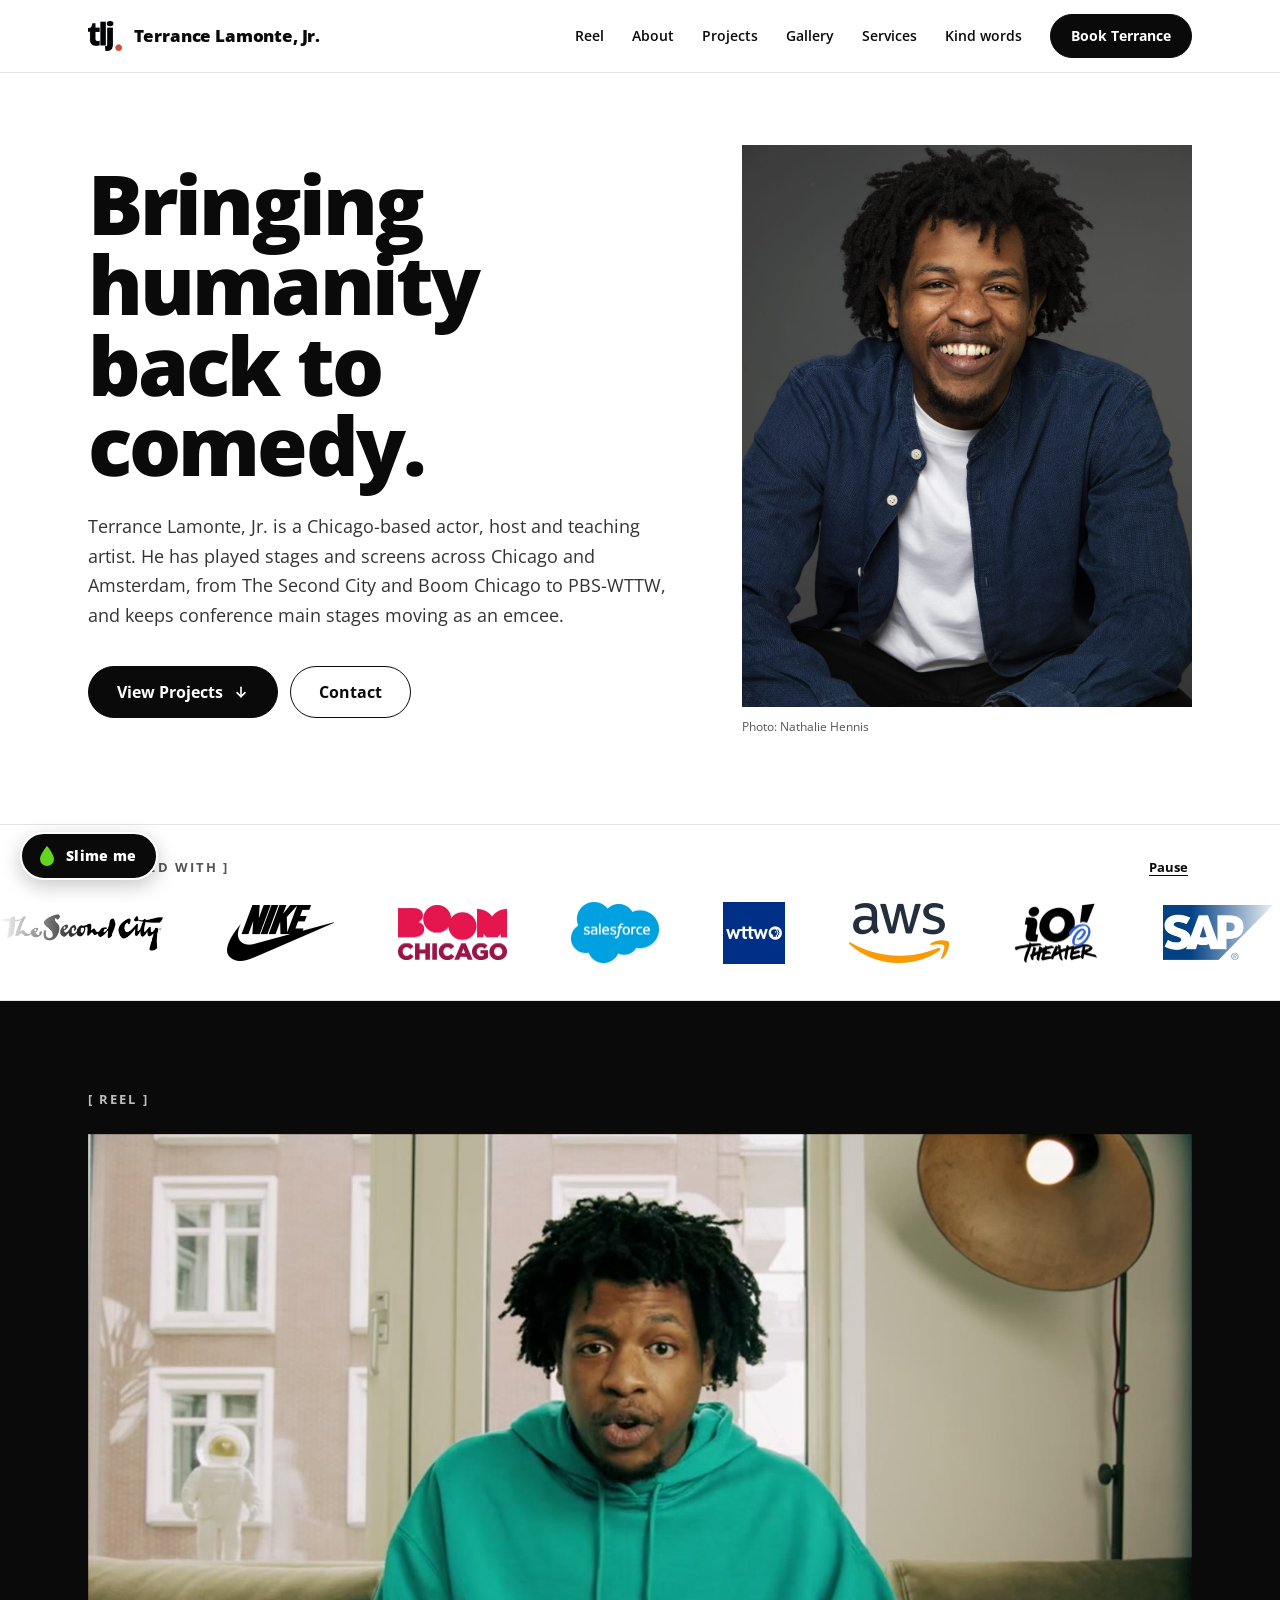
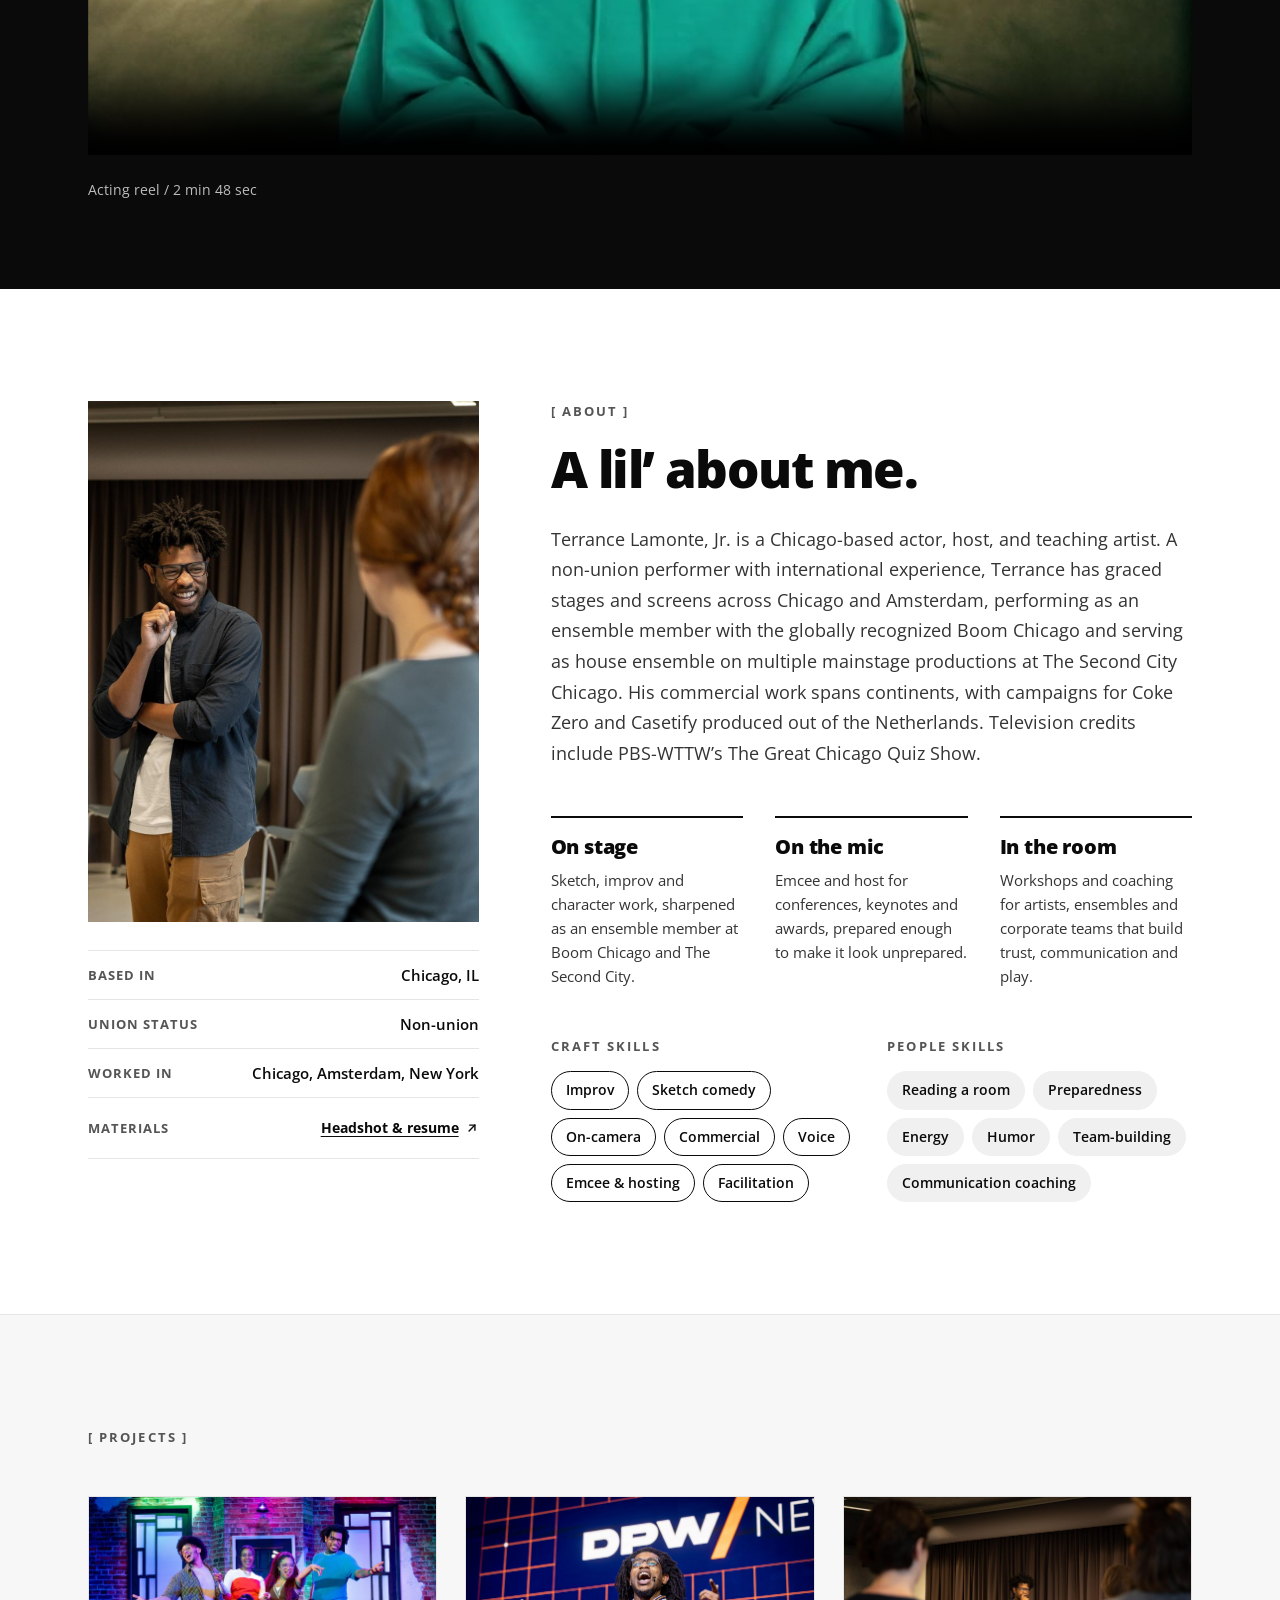
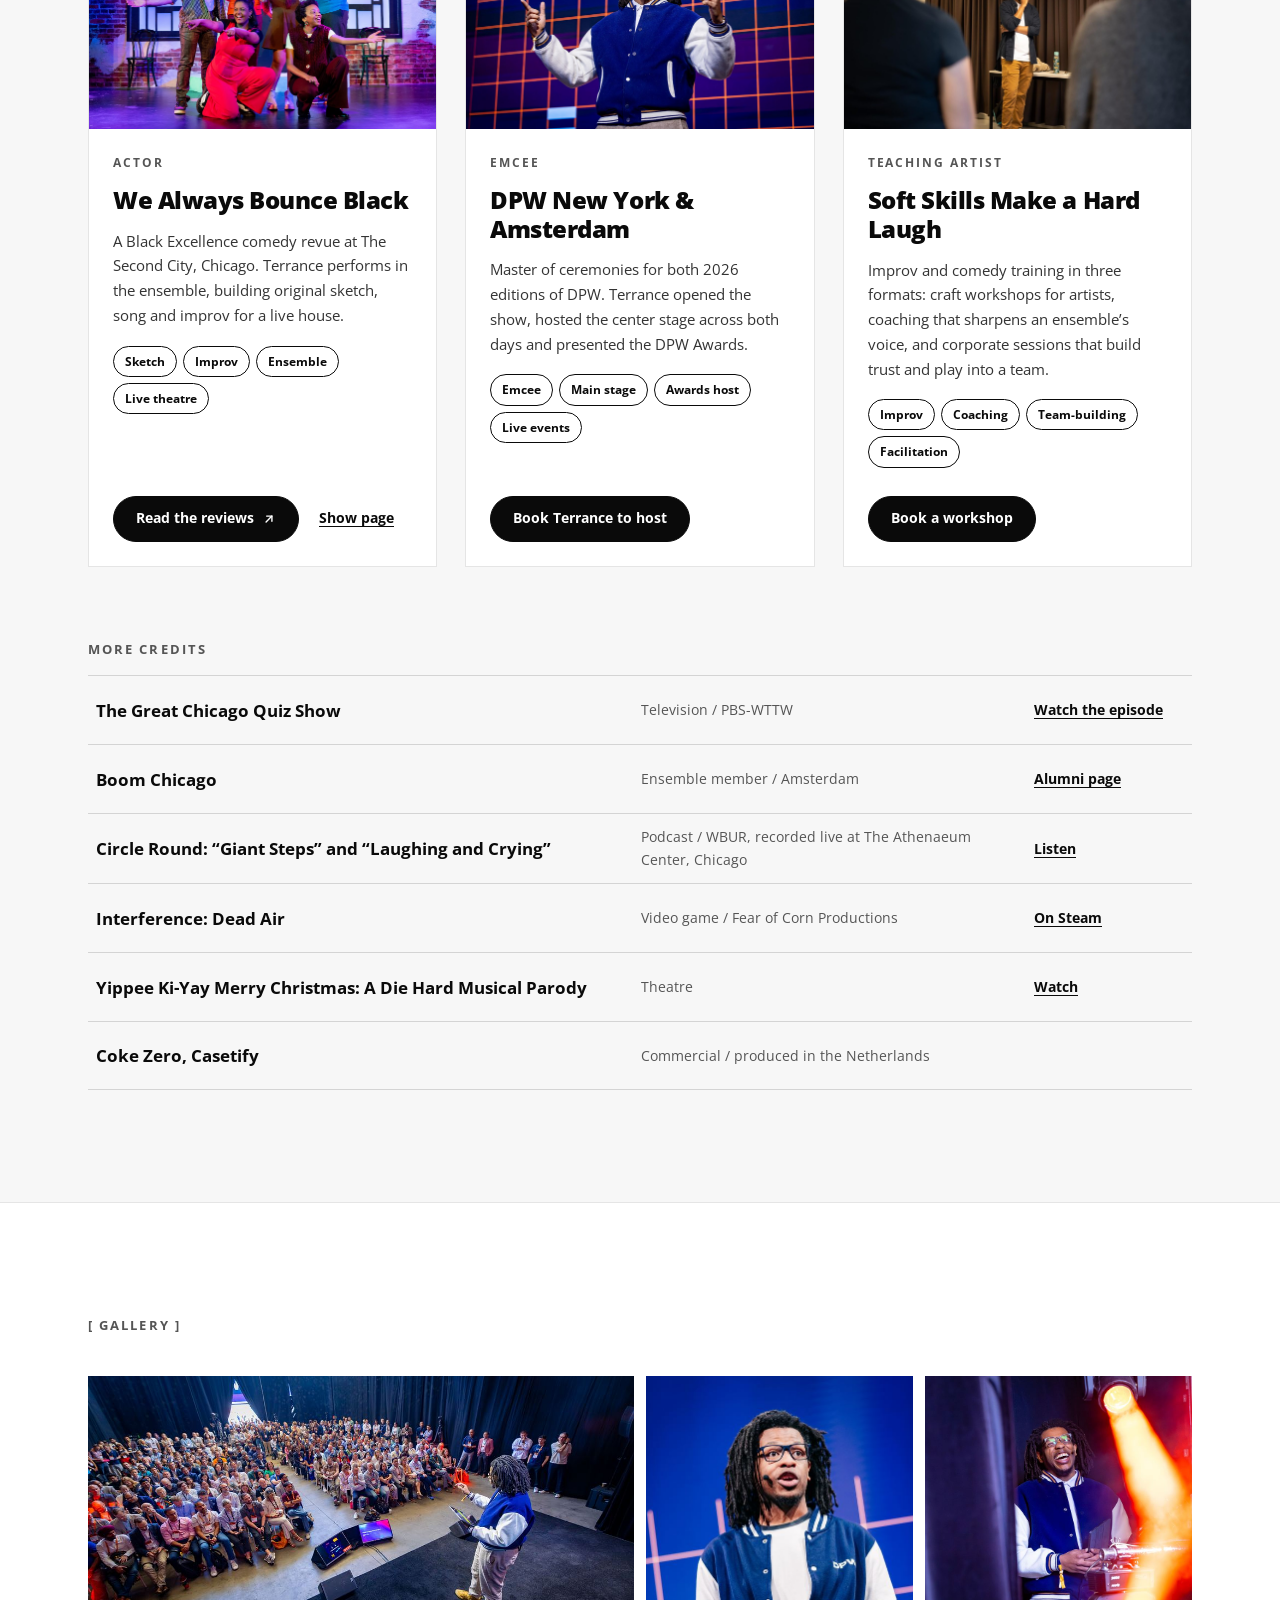
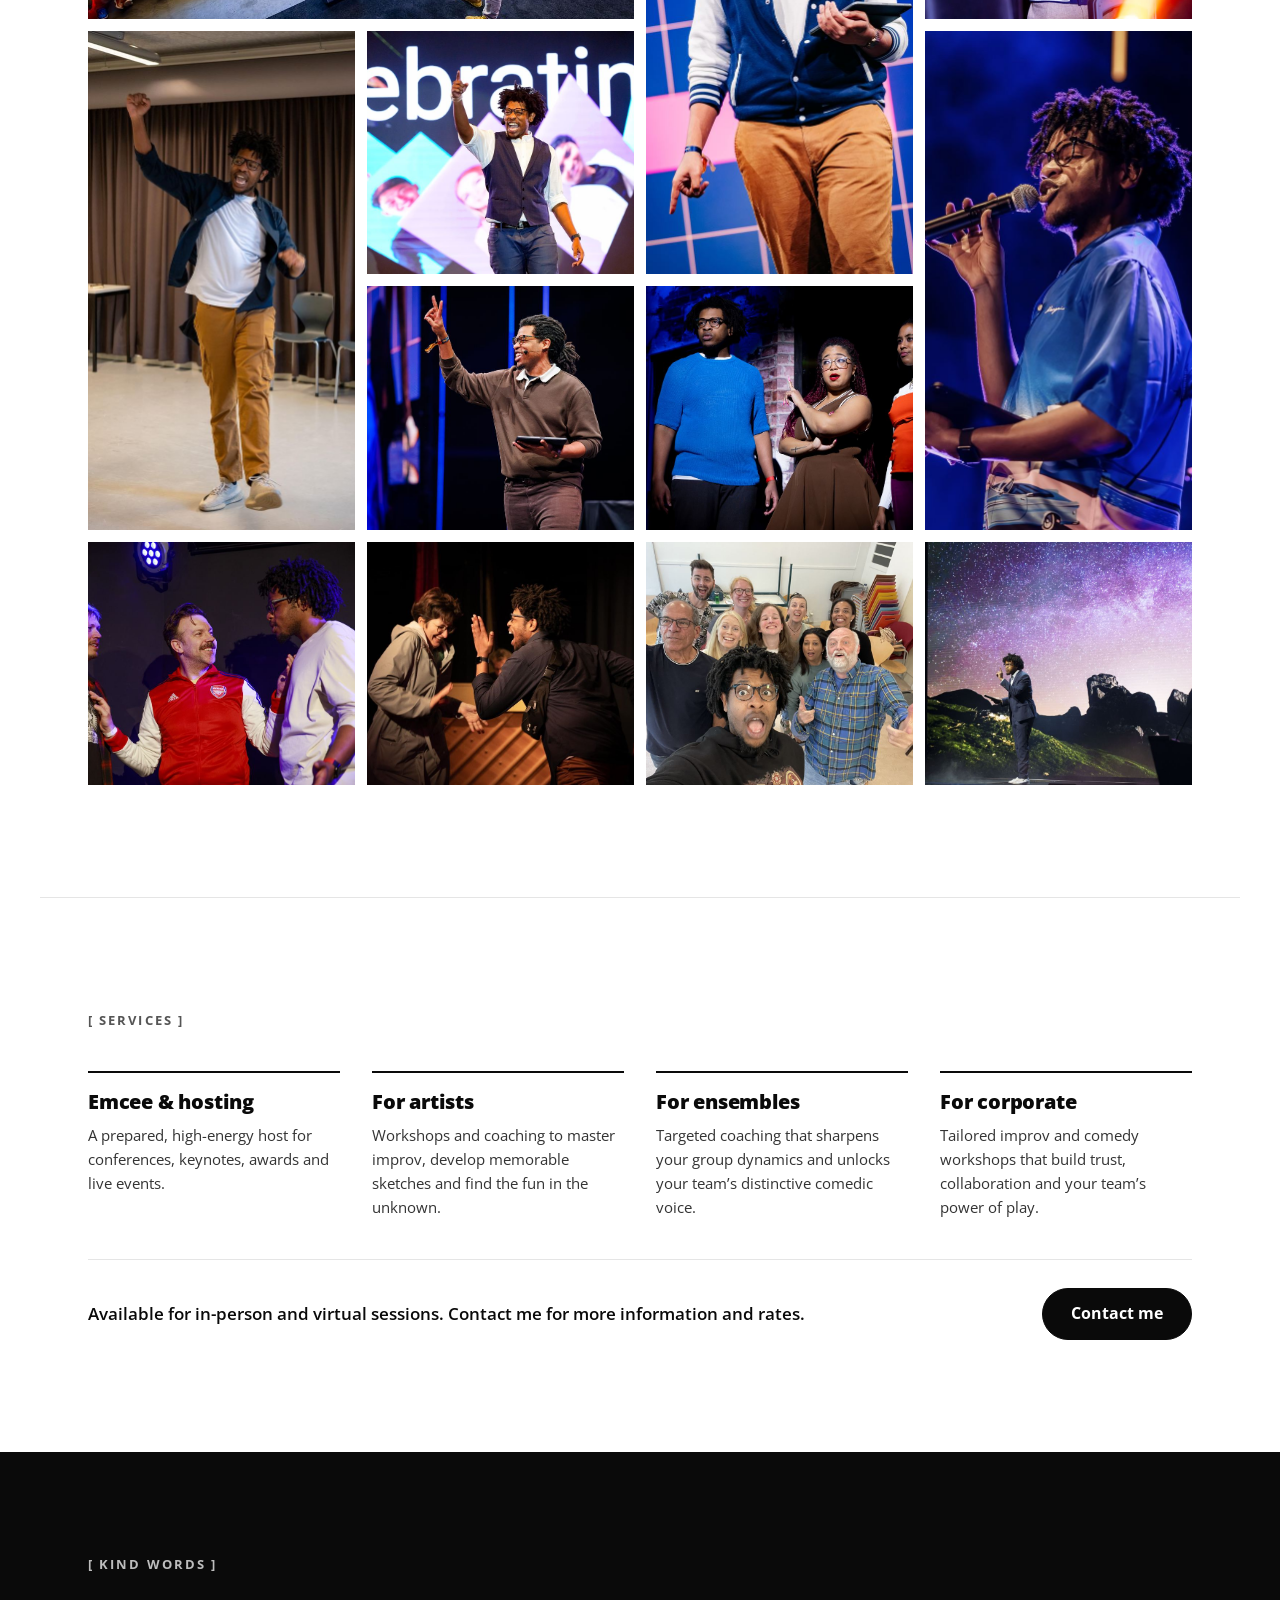
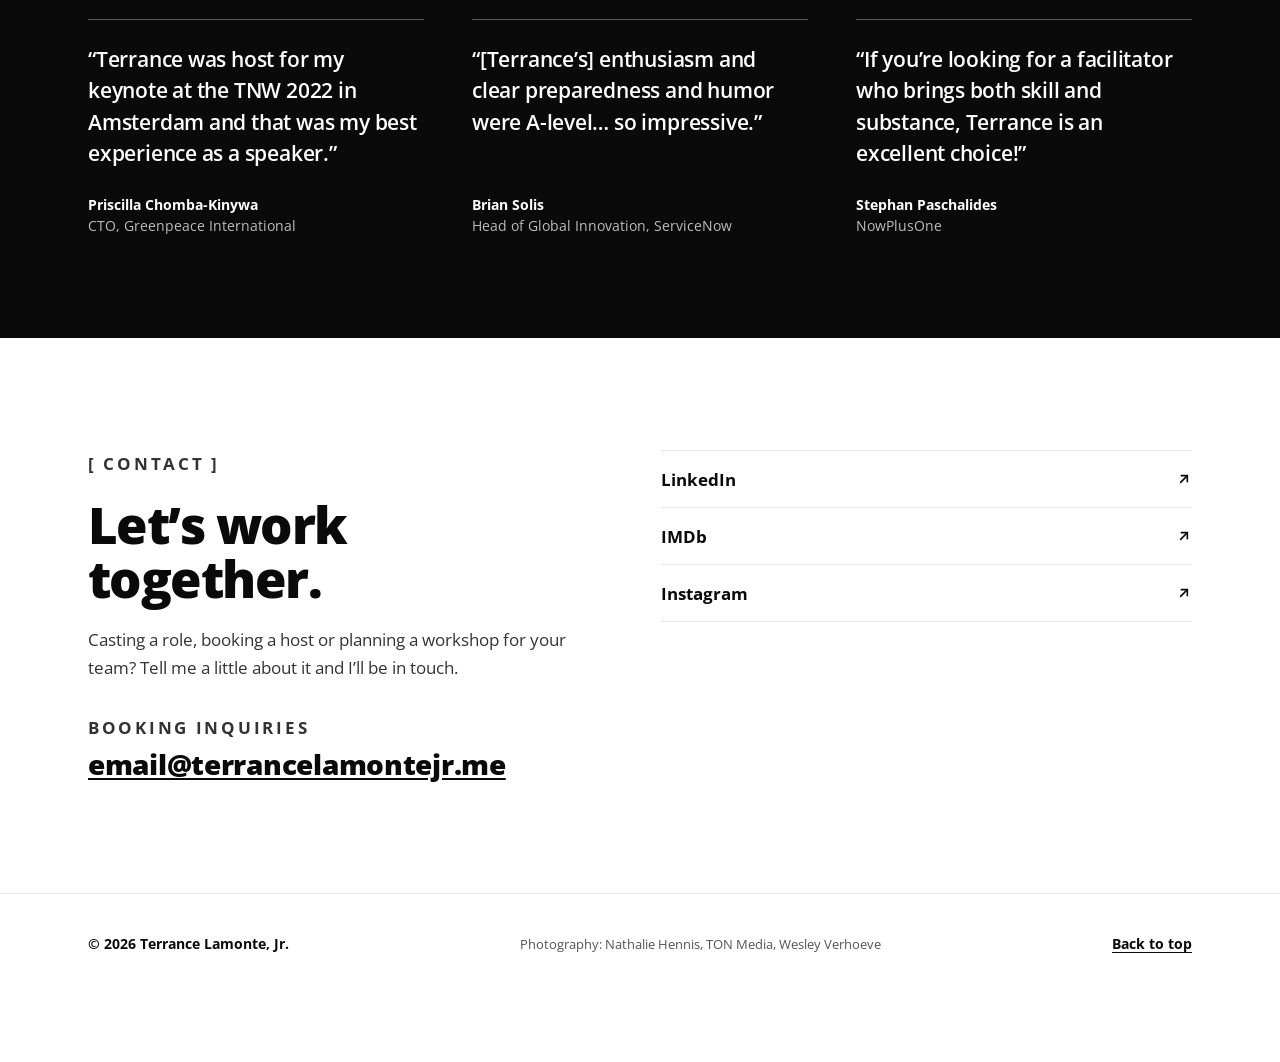
==== commit 1223bede: "Link the headshot and resume PDF Replaces the headshot-only PDF in the About section.  Co-Authored-B" ====
--- a/index.html
+++ b/index.html
@@ -158,7 +158,7 @@
           <div><dt>Based in</dt><dd>Chicago, IL</dd></div>
           <div><dt>Union status</dt><dd>Non-union</dd></div>
           <div><dt>Worked in</dt><dd>Chicago, Amsterdam, New York</dd></div>
-          <div><dt>Materials</dt><dd><a class="tlink" href="assets/terrance-lamonte-jr-headshot.pdf" target="_blank" rel="noopener">Headshot (PDF)
+          <div><dt>Materials</dt><dd><a class="tlink" href="assets/terrance-lamonte-jr-headshot-resume.pdf" target="_blank" rel="noopener">Headshot &amp; resume
             <svg width="14" height="14" viewBox="0 0 24 24" fill="none" stroke="currentColor" stroke-width="2.4" stroke-linecap="round" stroke-linejoin="round" aria-hidden="true"><path d="M7 17L17 7"/><path d="M8 7h9v9"/></svg></a></dd></div>
         </dl>
       </div>
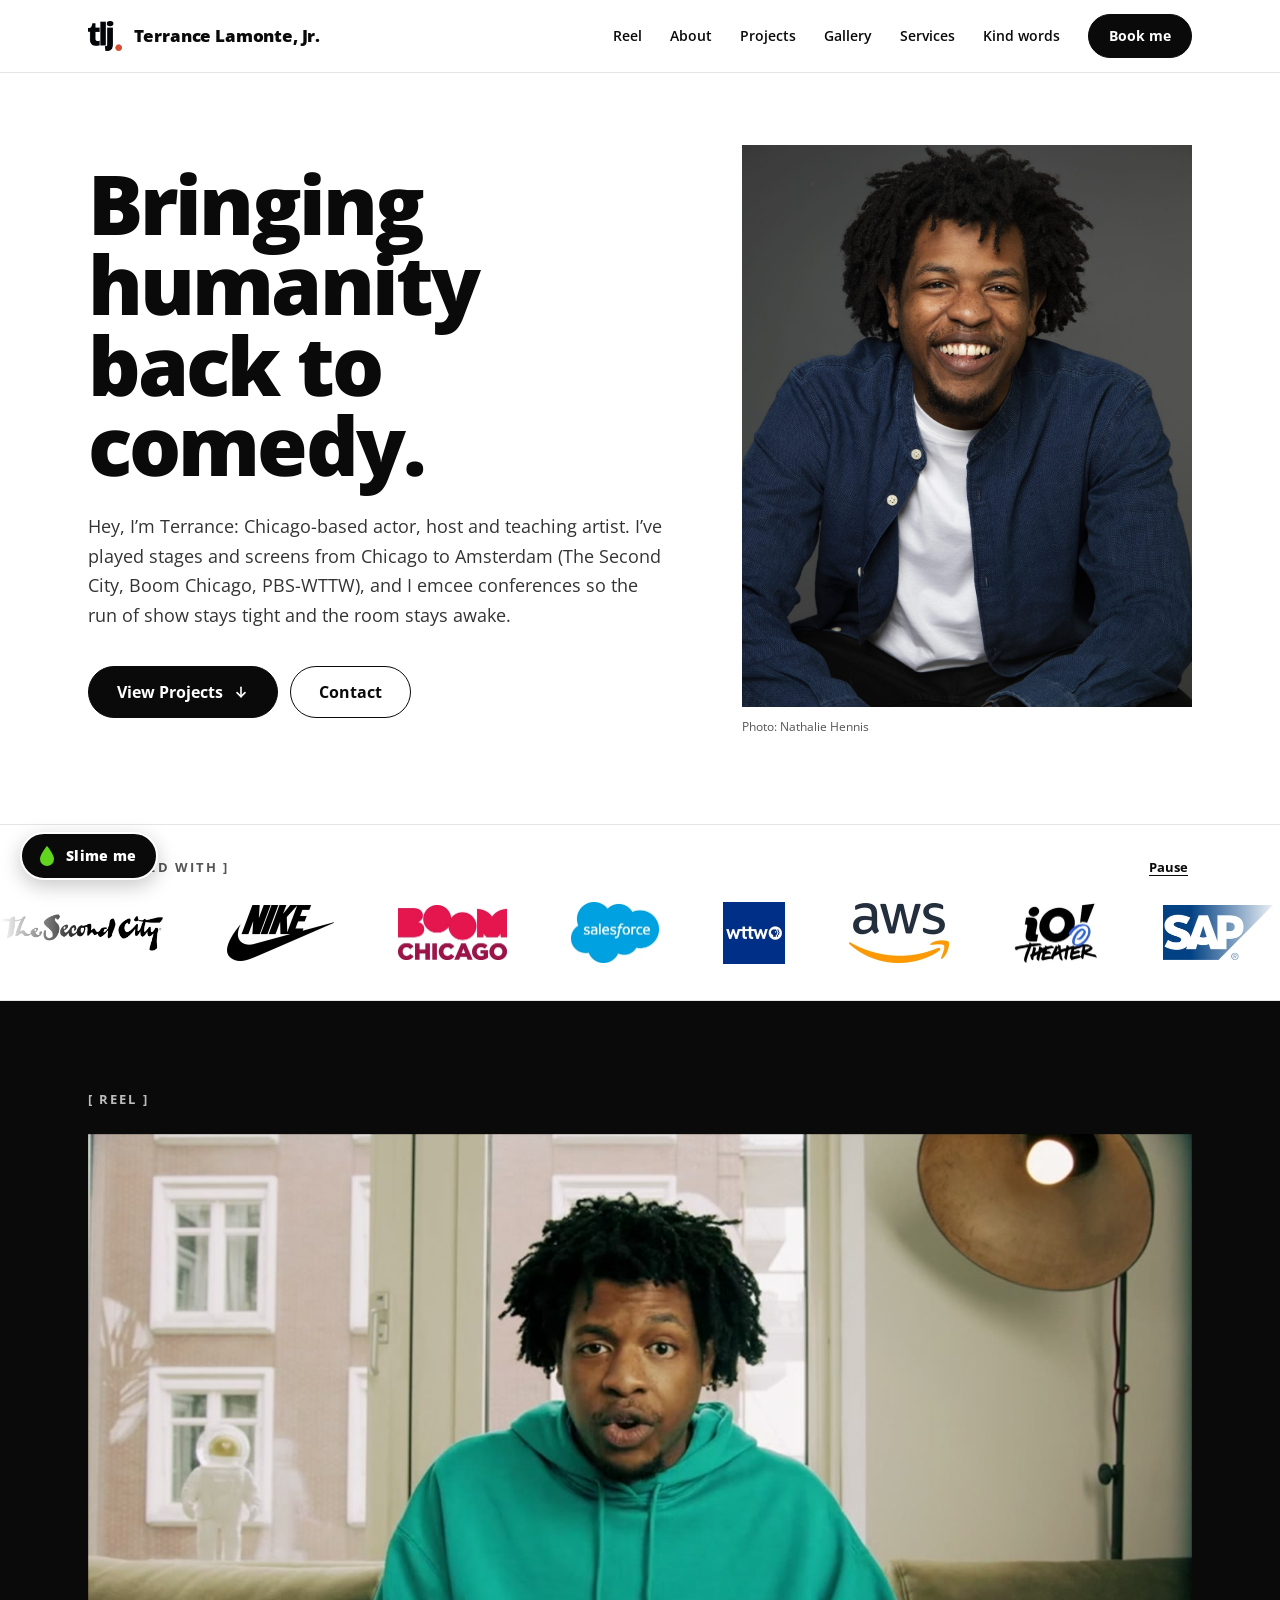
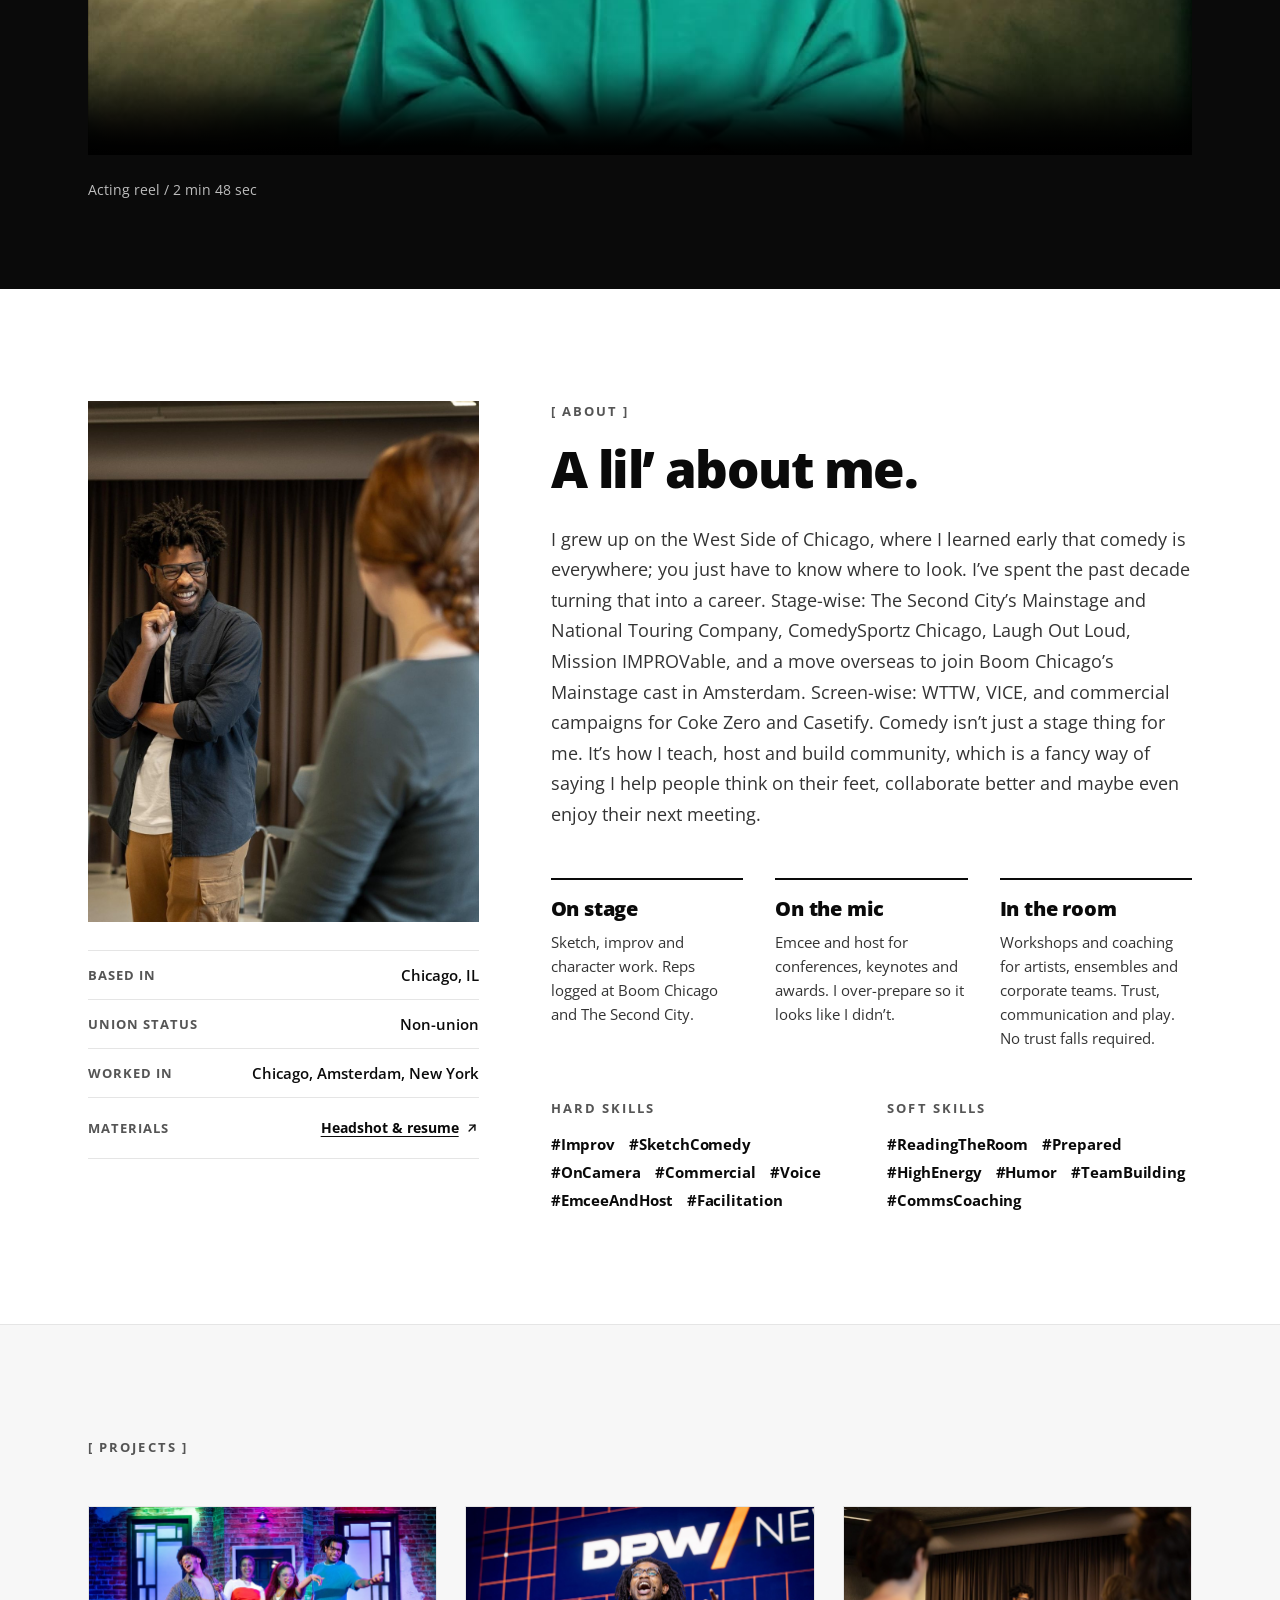
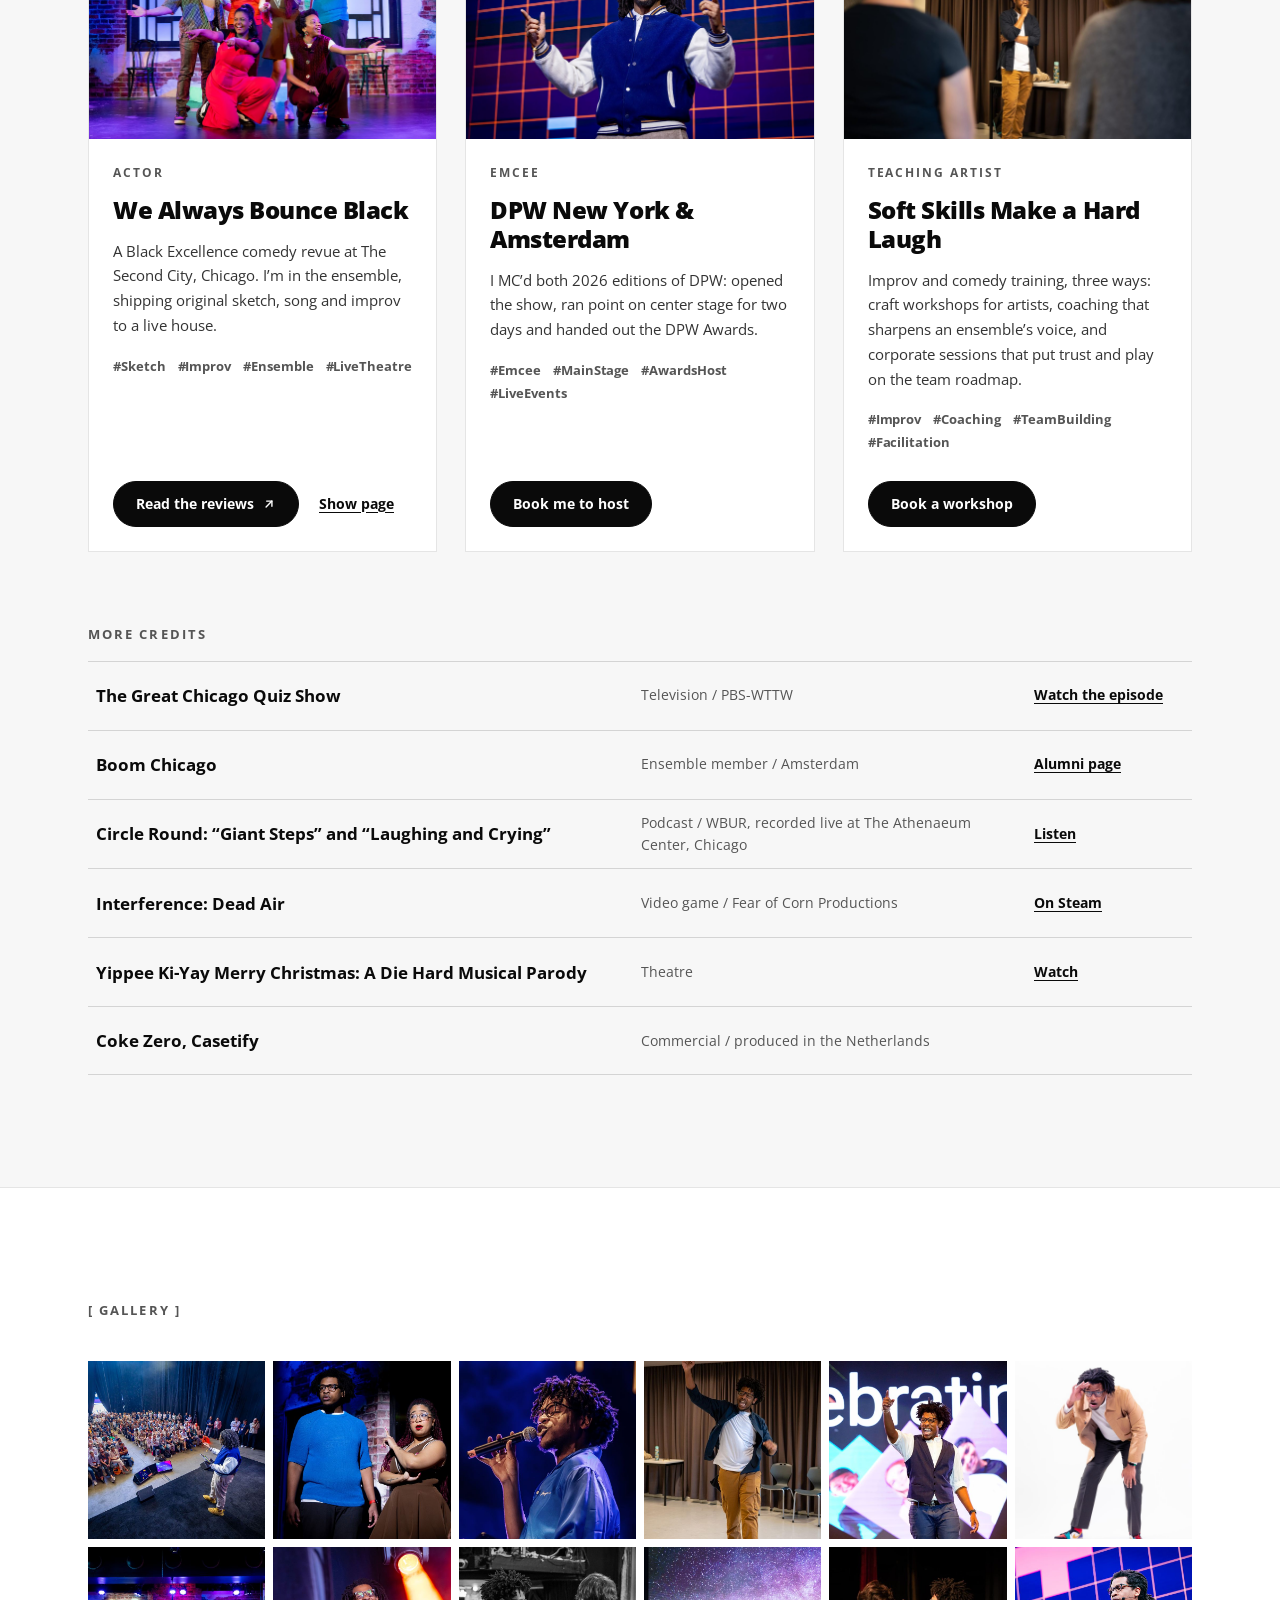
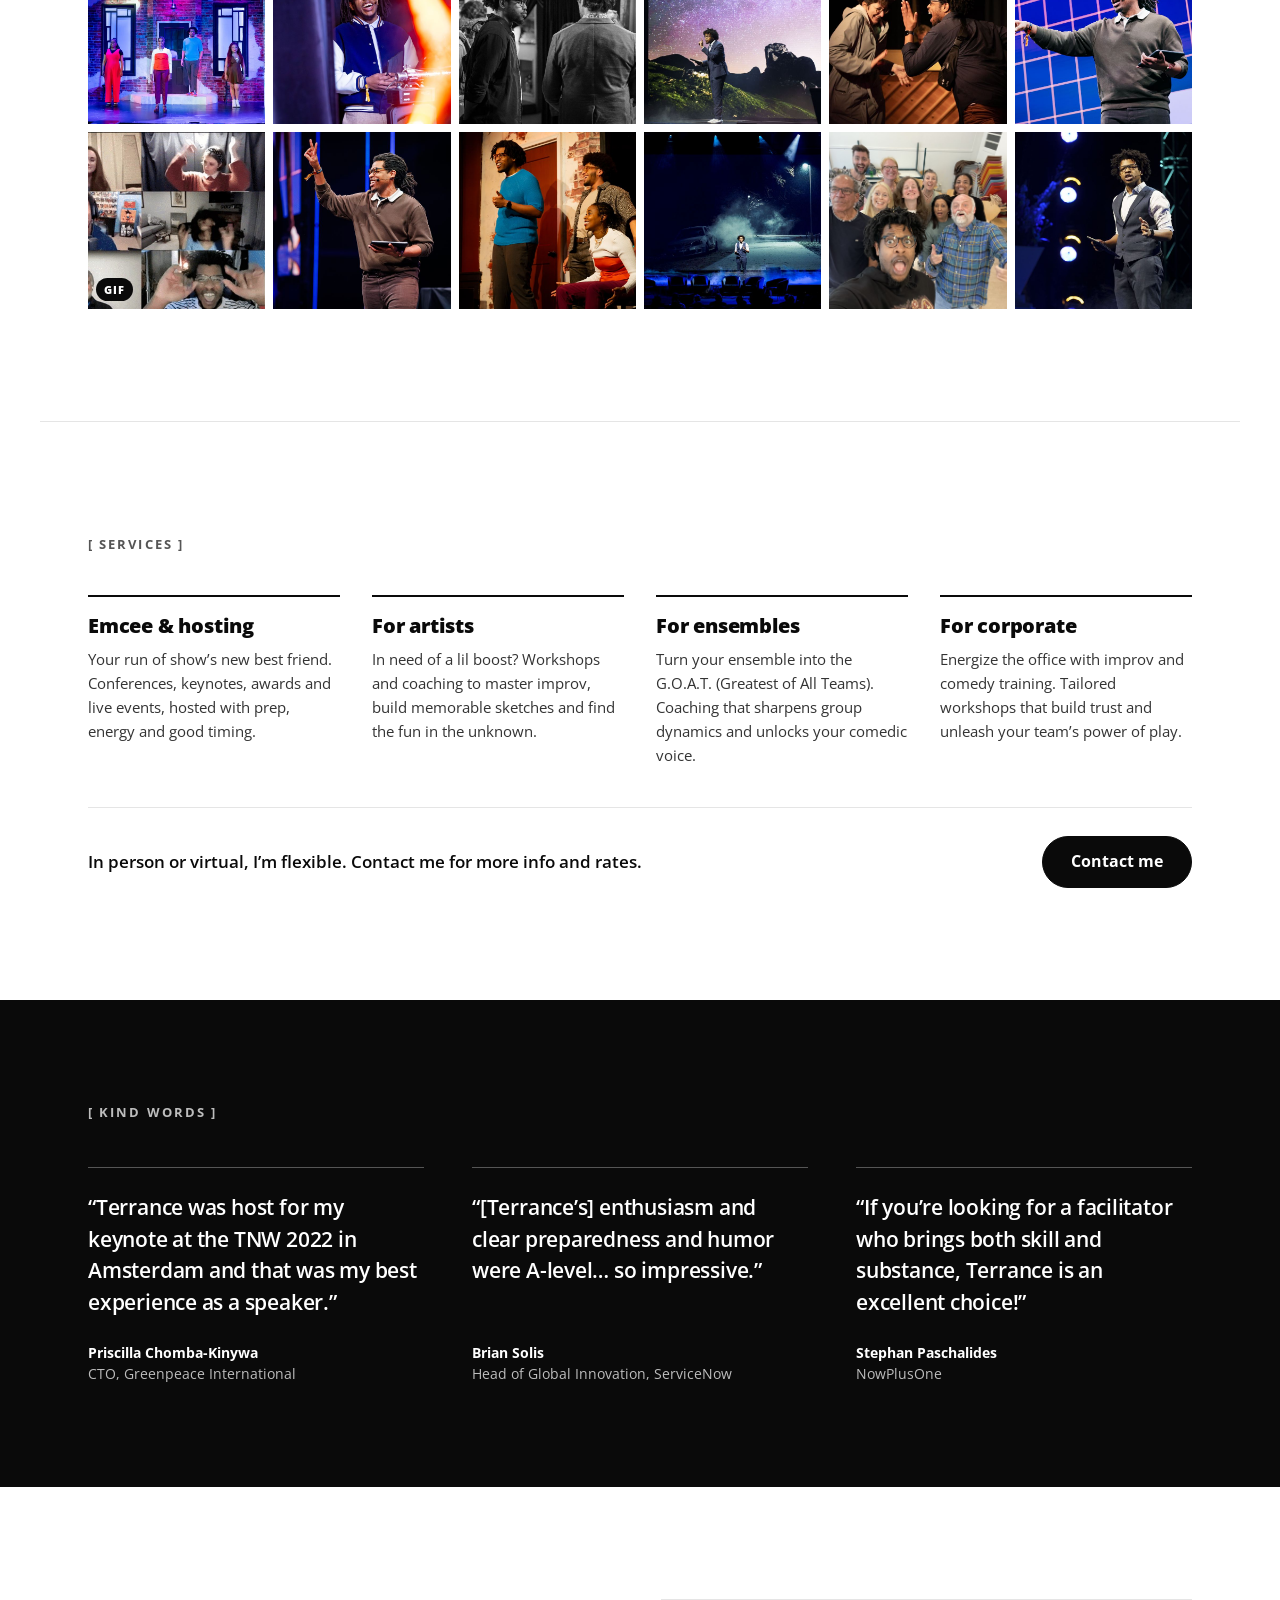
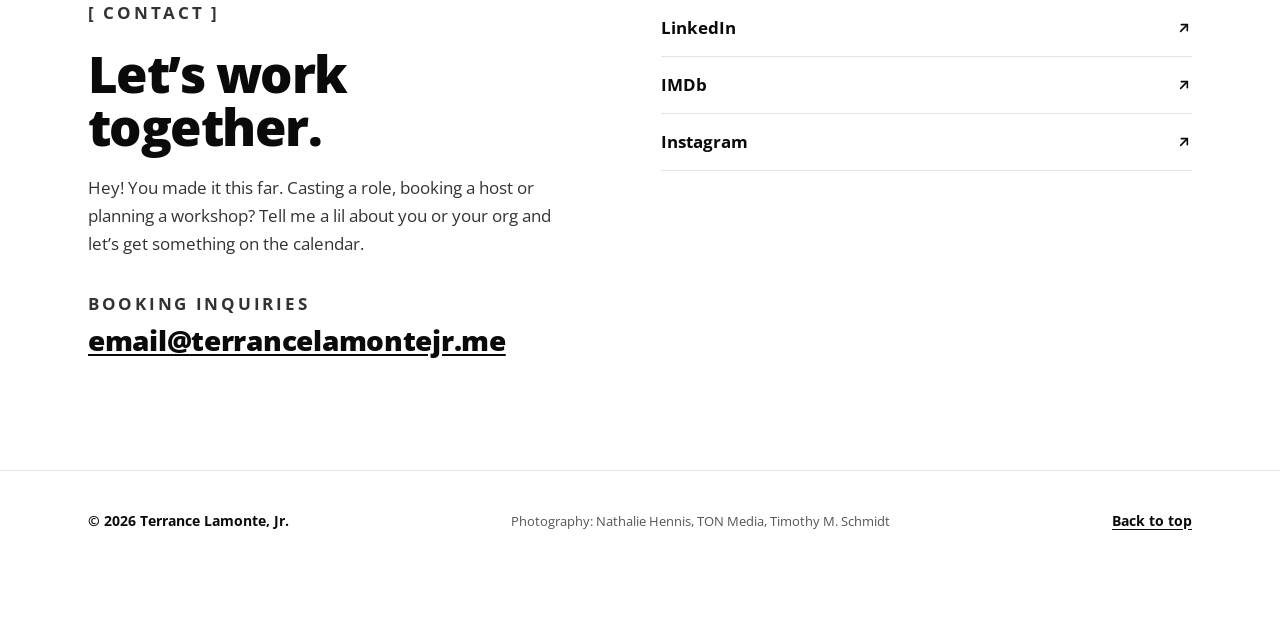
==== commit 057c949f: "18-photo gallery, hashtags and first-person copy - Gallery is now a uniform grid of 18: removed the " ====
--- a/index.html
+++ b/index.html
@@ -53,7 +53,7 @@
         <a href="#gallery">Gallery</a>
         <a href="#services">Services</a>
         <a href="#words">Kind words</a>
-        <a class="btn btn--solid" href="#contact">Book Terrance</a>
+        <a class="btn btn--solid" href="#contact">Book me</a>
       </nav>
     </div>
   </header>
@@ -64,7 +64,7 @@
     <section class="wrap hero" aria-labelledby="hero-title">
       <div class="hero__text">
         <h1 class="hero__title" id="hero-title">Bringing humanity back to comedy.</h1>
-        <p class="hero__bio">Terrance Lamonte, Jr. is a Chicago-based actor, host and teaching artist. He has played stages and screens across Chicago and Amsterdam, from The Second City and Boom Chicago to PBS-WTTW, and keeps conference main stages moving as an emcee.</p>
+        <p class="hero__bio">Hey, I&rsquo;m Terrance: Chicago-based actor, host and teaching artist. I&rsquo;ve played stages and screens from Chicago to Amsterdam (The Second City, Boom Chicago, PBS-WTTW), and I emcee conferences so the run of show stays tight and the room stays awake.</p>
         <div class="hero__cta">
           <a class="btn btn--solid" href="#projects">View Projects
             <svg width="16" height="16" viewBox="0 0 24 24" fill="none" stroke="currentColor" stroke-width="2.4" stroke-linecap="round" stroke-linejoin="round" aria-hidden="true"><path d="M12 5v14"/><path d="M6 13l6 6 6-6"/></svg>
@@ -167,27 +167,23 @@
         <div class="stack">
           <p class="eyebrow">[ about ]</p>
           <h2 class="h2" id="about-title">A lil&rsquo; about me.</h2>
-          <p class="about__bio">Terrance Lamonte, Jr. is a Chicago-based actor, host, and teaching artist. A non-union performer with international experience, Terrance has graced stages and screens across Chicago and Amsterdam, performing as an ensemble member with the globally recognized Boom Chicago and serving as house ensemble on multiple mainstage productions at The Second City Chicago. His commercial work spans continents, with campaigns for Coke Zero and Casetify produced out of the Netherlands. Television credits include PBS-WTTW&rsquo;s The Great Chicago Quiz Show.</p>
+          <p class="about__bio">I grew up on the West Side of Chicago, where I learned early that comedy is everywhere; you just have to know where to look. I&rsquo;ve spent the past decade turning that into a career. Stage-wise: The Second City&rsquo;s Mainstage and National Touring Company, ComedySportz Chicago, Laugh Out Loud, Mission IMPROVable, and a move overseas to join Boom Chicago&rsquo;s Mainstage cast in Amsterdam. Screen-wise: WTTW, VICE, and commercial campaigns for Coke Zero and Casetify. Comedy isn&rsquo;t just a stage thing for me. It&rsquo;s how I teach, host and build community, which is a fancy way of saying I help people think on their feet, collaborate better and maybe even enjoy their next meeting.</p>
         </div>
 
         <ul class="strengths">
-          <li><h3>On stage</h3><p>Sketch, improv and character work, sharpened as an ensemble member at Boom Chicago and The Second City.</p></li>
-          <li><h3>On the mic</h3><p>Emcee and host for conferences, keynotes and awards, prepared enough to make it look unprepared.</p></li>
-          <li><h3>In the room</h3><p>Workshops and coaching for artists, ensembles and corporate teams that build trust, communication and play.</p></li>
+          <li><h3>On stage</h3><p>Sketch, improv and character work. Reps logged at Boom Chicago and The Second City.</p></li>
+          <li><h3>On the mic</h3><p>Emcee and host for conferences, keynotes and awards. I over-prepare so it looks like I didn&rsquo;t.</p></li>
+          <li><h3>In the room</h3><p>Workshops and coaching for artists, ensembles and corporate teams. Trust, communication and play. No trust falls required.</p></li>
         </ul>
 
         <div class="skills">
           <div>
-            <h3 class="eyebrow">Craft skills</h3>
-            <ul class="chips">
-              <li class="chip">Improv</li><li class="chip">Sketch comedy</li><li class="chip">On-camera</li><li class="chip">Commercial</li><li class="chip">Voice</li><li class="chip">Emcee &amp; hosting</li><li class="chip">Facilitation</li>
-            </ul>
+            <h3 class="eyebrow">Hard skills</h3>
+            <ul class="tags"><li>#Improv</li><li>#SketchComedy</li><li>#OnCamera</li><li>#Commercial</li><li>#Voice</li><li>#EmceeAndHost</li><li>#Facilitation</li></ul>
           </div>
           <div>
-            <h3 class="eyebrow">People skills</h3>
-            <ul class="chips">
-              <li class="chip chip--soft">Reading a room</li><li class="chip chip--soft">Preparedness</li><li class="chip chip--soft">Energy</li><li class="chip chip--soft">Humor</li><li class="chip chip--soft">Team-building</li><li class="chip chip--soft">Communication coaching</li>
-            </ul>
+            <h3 class="eyebrow">Soft skills</h3>
+            <ul class="tags"><li>#ReadingTheRoom</li><li>#Prepared</li><li>#HighEnergy</li><li>#Humor</li><li>#TeamBuilding</li><li>#CommsCoaching</li></ul>
           </div>
         </div>
       </div>
@@ -204,8 +200,8 @@
             <div class="card__body">
               <p class="card__role">Actor</p>
               <h3 class="card__title">We Always Bounce Black</h3>
-              <p class="card__desc">A Black Excellence comedy revue at The Second City, Chicago. Terrance performs in the ensemble, building original sketch, song and improv for a live house.</p>
-              <ul class="chips"><li class="chip chip--sm">Sketch</li><li class="chip chip--sm">Improv</li><li class="chip chip--sm">Ensemble</li><li class="chip chip--sm">Live theatre</li></ul>
+              <p class="card__desc">A Black Excellence comedy revue at The Second City, Chicago. I&rsquo;m in the ensemble, shipping original sketch, song and improv to a live house.</p>
+              <ul class="tags"><li>#Sketch</li><li>#Improv</li><li>#Ensemble</li><li>#LiveTheatre</li></ul>
               <div class="card__actions">
                 <a class="btn btn--solid btn--sm" href="https://www.theatreinchicago.com/we-always-bounce-black-a-black-excellence-comedy-revue/12809/" target="_blank" rel="noopener">Read the reviews
                   <svg width="14" height="14" viewBox="0 0 24 24" fill="none" stroke="currentColor" stroke-width="2.4" stroke-linecap="round" stroke-linejoin="round" aria-hidden="true"><path d="M7 17L17 7"/><path d="M8 7h9v9"/></svg></a>
@@ -219,10 +215,10 @@
             <div class="card__body">
               <p class="card__role">Emcee</p>
               <h3 class="card__title">DPW New York &amp; Amsterdam</h3>
-              <p class="card__desc">Master of ceremonies for both 2026 editions of DPW. Terrance opened the show, hosted the center stage across both days and presented the DPW Awards.</p>
-              <ul class="chips"><li class="chip chip--sm">Emcee</li><li class="chip chip--sm">Main stage</li><li class="chip chip--sm">Awards host</li><li class="chip chip--sm">Live events</li></ul>
+              <p class="card__desc">I MC&rsquo;d both 2026 editions of DPW: opened the show, ran point on center stage for two days and handed out the DPW Awards.</p>
+              <ul class="tags"><li>#Emcee</li><li>#MainStage</li><li>#AwardsHost</li><li>#LiveEvents</li></ul>
               <div class="card__actions">
-                <a class="btn btn--solid btn--sm" href="#contact">Book Terrance to host</a>
+                <a class="btn btn--solid btn--sm" href="#contact">Book me to host</a>
               </div>
             </div>
           </article>
@@ -232,8 +228,8 @@
             <div class="card__body">
               <p class="card__role">Teaching artist</p>
               <h3 class="card__title">Soft Skills Make a Hard Laugh</h3>
-              <p class="card__desc">Improv and comedy training in three formats: craft workshops for artists, coaching that sharpens an ensemble&rsquo;s voice, and corporate sessions that build trust and play into a team.</p>
-              <ul class="chips"><li class="chip chip--sm">Improv</li><li class="chip chip--sm">Coaching</li><li class="chip chip--sm">Team-building</li><li class="chip chip--sm">Facilitation</li></ul>
+              <p class="card__desc">Improv and comedy training, three ways: craft workshops for artists, coaching that sharpens an ensemble&rsquo;s voice, and corporate sessions that put trust and play on the team roadmap.</p>
+              <ul class="tags"><li>#Improv</li><li>#Coaching</li><li>#TeamBuilding</li><li>#Facilitation</li></ul>
               <div class="card__actions">
                 <a class="btn btn--solid btn--sm" href="#contact">Book a workshop</a>
               </div>
@@ -259,18 +255,24 @@
     <section class="wrap gallery" id="gallery" aria-labelledby="gallery-title">
       <h2 class="eyebrow" id="gallery-title">[ gallery ]</h2>
       <ul class="gallery__grid">
-        <li class="is-wide"><a href="assets/gallery/dpw-new-york-crowd.jpg" data-caption="Emcee, DPW New York"><img src="assets/gallery/dpw-new-york-crowd-thumb.jpg" alt="Terrance on stage at DPW New York, seen from behind, facing a packed audience" width="1000" height="667" loading="lazy"></a></li>
-        <li class="is-tall"><a href="assets/gallery/dpw-amsterdam-stage.jpg" data-caption="Emcee, DPW Amsterdam"><img src="assets/gallery/dpw-amsterdam-stage-thumb.jpg" alt="Terrance mid-stride on the DPW Amsterdam stage in a varsity jacket, holding a tablet" width="667" height="1000" loading="lazy"></a></li>
-        <li><a href="assets/gallery/dpw-new-york-laugh.jpg" data-caption="Emcee, DPW New York"><img src="assets/gallery/dpw-new-york-laugh-thumb.jpg" alt="Terrance laughing backstage at DPW New York under an orange spotlight" width="1000" height="667" loading="lazy" style="--pos:42% 50%"></a></li>
-        <li class="is-tall"><a href="assets/gallery/workshop-action.jpg" data-caption="Leading a workshop"><img src="assets/gallery/workshop-action-thumb.jpg" alt="Terrance mid-move with one arm raised while leading a workshop" width="667" height="1000" loading="lazy"></a></li>
-        <li><a href="assets/gallery/exness-host.jpg" data-caption="Hosting for Exness"><img src="assets/gallery/exness-host-thumb.jpg" alt="Terrance pointing to the crowd on stage in a waistcoat, a bright screen behind him" width="1000" height="667" loading="lazy"></a></li>
-        <li class="is-tall"><a href="assets/gallery/on-the-mic.jpg" data-caption="On the mic"><img src="assets/gallery/on-the-mic-thumb.jpg" alt="Terrance speaking into a handheld microphone on a blue-lit stage" width="667" height="1000" loading="lazy"></a></li>
-        <li><a href="assets/gallery/dpw-amsterdam-wave.jpg" data-caption="Emcee, DPW Amsterdam"><img src="assets/gallery/dpw-amsterdam-wave-thumb.jpg" alt="Terrance throwing a peace sign to the audience at DPW Amsterdam" width="1000" height="667" loading="lazy" style="--pos:52% 50%"></a></li>
-        <li><a href="assets/gallery/second-city-scene.jpg" data-caption="The Second City, Chicago"><img src="assets/gallery/second-city-scene-thumb.jpg" alt="Terrance in a blue sweater in a scene with two castmates at The Second City" width="1000" height="667" loading="lazy" style="--pos:12% 50%"></a></li>
-        <li><a href="assets/gallery/boom-chicago-scene.jpg" data-caption="Boom Chicago, Amsterdam"><img src="assets/gallery/boom-chicago-scene-thumb.jpg" alt="Terrance in a scene with two other performers under purple stage light" width="1000" height="667" loading="lazy" style="--pos:92% 50%"></a></li>
-        <li><a href="assets/gallery/scene-high-five.jpg" data-caption="On stage"><img src="assets/gallery/scene-high-five-thumb.jpg" alt="Terrance and a scene partner mid high-five on a dark stage" width="1000" height="667" loading="lazy" style="--pos:62% 50%"></a></li>
-        <li><a href="assets/gallery/workshop-group.jpg" data-caption="Workshop group"><img src="assets/gallery/workshop-group-thumb.jpg" alt="Terrance taking a wide-eyed selfie with a laughing workshop group" width="1000" height="750" loading="lazy" style="--pos:60% 60%"></a></li>
-        <li><a href="assets/gallery/main-stage-stars.jpg" data-caption="On the main stage"><img src="assets/gallery/main-stage-stars-thumb.jpg" alt="Terrance on a large stage in front of a starry night-sky backdrop" width="1000" height="676" loading="lazy" style="--pos:14% 50%"></a></li>
+        <li><a href="assets/gallery/dpw-new-york-crowd.jpg" data-caption="Emcee, DPW New York"><img src="assets/gallery/dpw-new-york-crowd-thumb.jpg" alt="Terrance on stage at DPW New York, seen from behind, facing a packed audience" width="1000" height="667" loading="lazy" style="--pos:72% 50%"></a></li>
+        <li><a href="assets/gallery/second-city-scene.jpg" data-caption="The Second City, Chicago"><img src="assets/gallery/second-city-scene-thumb.jpg" alt="Terrance in a blue sweater in a scene with two castmates at The Second City" width="1000" height="667" loading="lazy" style="--pos:0% 50%"></a></li>
+        <li><a href="assets/gallery/on-the-mic.jpg" data-caption="On the mic"><img src="assets/gallery/on-the-mic-thumb.jpg" alt="Terrance speaking into a handheld microphone on a blue-lit stage" width="667" height="1000" loading="lazy" style="--pos:50% 18%"></a></li>
+        <li><a href="assets/gallery/workshop-action.jpg" data-caption="Leading a workshop"><img src="assets/gallery/workshop-action-thumb.jpg" alt="Terrance mid-move with one arm raised while leading a workshop" width="667" height="1000" loading="lazy" style="--pos:50% 42%"></a></li>
+        <li><a href="assets/gallery/exness-host.jpg" data-caption="Hosting for Exness"><img src="assets/gallery/exness-host-thumb.jpg" alt="Terrance pointing to the crowd on stage in a waistcoat, a bright screen behind him" width="1000" height="667" loading="lazy" style="--pos:50% 50%"></a></li>
+        <li><a href="assets/gallery/promo-lean.jpg" data-caption="Promo shoot, We Always Bounce Black"><img src="assets/gallery/promo-lean-thumb.jpg" alt="Terrance leaning forward and shading his eyes as if scanning the horizon, on a white backdrop" width="800" height="1000" loading="lazy" style="--pos:50% 35%"></a></li>
+        <li><a href="assets/gallery/second-city-stage.jpg" data-caption="The Second City, Chicago"><img src="assets/gallery/second-city-stage-thumb.jpg" alt="The cast of a Second City revue spread across a brick-walled stage set under purple light" width="1000" height="667" loading="lazy" style="--pos:56% 50%"></a></li>
+        <li><a href="assets/gallery/dpw-new-york-laugh.jpg" data-caption="Emcee, DPW New York"><img src="assets/gallery/dpw-new-york-laugh-thumb.jpg" alt="Terrance laughing backstage at DPW New York under an orange spotlight" width="1000" height="667" loading="lazy" style="--pos:40% 50%"></a></li>
+        <li><a href="assets/gallery/improv-scene-bw.jpg" data-caption="On stage"><img src="assets/gallery/improv-scene-bw-thumb.jpg" alt="Black and white photo of Terrance in a scene, facing a partner whose back is to the camera" width="1000" height="667" loading="lazy" style="--pos:32% 50%"></a></li>
+        <li><a href="assets/gallery/main-stage-stars.jpg" data-caption="On the main stage"><img src="assets/gallery/main-stage-stars-thumb.jpg" alt="Terrance on a large stage in front of a starry night-sky backdrop" width="1000" height="676" loading="lazy" style="--pos:8% 50%"></a></li>
+        <li><a href="assets/gallery/scene-high-five.jpg" data-caption="On stage"><img src="assets/gallery/scene-high-five-thumb.jpg" alt="Terrance and a scene partner mid high-five on a dark stage" width="1000" height="667" loading="lazy" style="--pos:55% 50%"></a></li>
+        <li><a href="assets/gallery/dpw-amsterdam-point.jpg" data-caption="Emcee, DPW Amsterdam"><img src="assets/gallery/dpw-amsterdam-point-thumb.jpg" alt="Terrance pointing into the audience from the DPW Amsterdam stage, tablet in hand" width="1000" height="667" loading="lazy" style="--pos:78% 50%"></a></li>
+        <li><a href="assets/gallery/online-improv.webp" data-caption="On a video call, 2021"><img src="assets/gallery/online-improv-thumb.jpg" alt="Animated grid of nine people on a video call mid-celebration, Terrance in the bottom right" width="1182" height="564" loading="lazy" style="--pos:100% 100%"><span class="gallery__tag">GIF</span></a></li>
+        <li><a href="assets/gallery/dpw-amsterdam-wave.jpg" data-caption="Emcee, DPW Amsterdam"><img src="assets/gallery/dpw-amsterdam-wave-thumb.jpg" alt="Terrance throwing a peace sign to the audience at DPW Amsterdam" width="1000" height="667" loading="lazy" style="--pos:55% 50%"></a></li>
+        <li><a href="assets/gallery/second-city-duo.jpg" data-caption="The Second City, Chicago"><img src="assets/gallery/second-city-duo-thumb.jpg" alt="Terrance standing in a blue sweater in a scene with two castmates at The Second City" width="1000" height="667" loading="lazy" style="--pos:32% 50%"></a></li>
+        <li><a href="assets/gallery/main-stage-fog.jpg" data-caption="On the main stage"><img src="assets/gallery/main-stage-fog-thumb.jpg" alt="Terrance alone on a large stage in front of a foggy night-street backdrop" width="1000" height="667" loading="lazy" style="--pos:50% 60%"></a></li>
+        <li><a href="assets/gallery/workshop-group.jpg" data-caption="Workshop group"><img src="assets/gallery/workshop-group-thumb.jpg" alt="Terrance taking a wide-eyed selfie with a laughing workshop group" width="1000" height="750" loading="lazy" style="--pos:58% 62%"></a></li>
+        <li><a href="assets/gallery/on-stage-vest.jpg" data-caption="Hosting"><img src="assets/gallery/on-stage-vest-thumb.jpg" alt="Terrance in a waistcoat gesturing mid-sentence on a dark stage" width="1000" height="645" loading="lazy" style="--pos:92% 50%"></a></li>
       </ul>
     </section>
 
@@ -278,13 +280,13 @@
     <section class="wrap services" id="services" aria-labelledby="services-title">
       <h2 class="eyebrow" id="services-title">[ services ]</h2>
       <ul class="services__list">
-        <li><h3>Emcee &amp; hosting</h3><p>A prepared, high-energy host for conferences, keynotes, awards and live events.</p></li>
-        <li><h3>For artists</h3><p>Workshops and coaching to master improv, develop memorable sketches and find the fun in the unknown.</p></li>
-        <li><h3>For ensembles</h3><p>Targeted coaching that sharpens your group dynamics and unlocks your team&rsquo;s distinctive comedic voice.</p></li>
-        <li><h3>For corporate</h3><p>Tailored improv and comedy workshops that build trust, collaboration and your team&rsquo;s power of play.</p></li>
+        <li><h3>Emcee &amp; hosting</h3><p>Your run of show&rsquo;s new best friend. Conferences, keynotes, awards and live events, hosted with prep, energy and good timing.</p></li>
+        <li><h3>For artists</h3><p>In need of a lil boost? Workshops and coaching to master improv, build memorable sketches and find the fun in the unknown.</p></li>
+        <li><h3>For ensembles</h3><p>Turn your ensemble into the G.O.A.T. (Greatest of All Teams). Coaching that sharpens group dynamics and unlocks your comedic voice.</p></li>
+        <li><h3>For corporate</h3><p>Energize the office with improv and comedy training. Tailored workshops that build trust and unleash your team&rsquo;s power of play.</p></li>
       </ul>
       <div class="services__cta">
-        <p>Available for in-person and virtual sessions. Contact me for more information and rates.</p>
+        <p>In person or virtual, I&rsquo;m flexible. Contact me for more info and rates.</p>
         <a class="btn btn--solid" href="#contact">Contact me</a>
       </div>
     </section>
@@ -315,7 +317,7 @@
       <div class="contact__text">
         <p class="eyebrow">[ contact ]</p>
         <h2 class="h2" id="contact-title">Let&rsquo;s work together.</h2>
-        <p>Casting a role, booking a host or planning a workshop for your team? Tell me a little about it and I&rsquo;ll be in touch.</p>
+        <p>Hey! You made it this far. Casting a role, booking a host or planning a workshop? Tell me a lil about you or your org and let&rsquo;s get something on the calendar.</p>
         <div class="contact__email">
           <p class="eyebrow">Booking inquiries</p>
           <a href="mailto:email@terrancelamontejr.me">email@terrancelamontejr.me</a>
@@ -358,7 +360,7 @@
         </form>
         <div class="form__done" id="contact-done" hidden>
           <h3>Message received.</h3>
-          <p>Thanks for reaching out. I&rsquo;ll be in touch shortly.</p>
+          <p>Appreciate you reaching out. I&rsquo;ll circle back shortly.</p>
         </div>
       </div>
         <ul class="socials" aria-label="Social links">
@@ -376,7 +378,7 @@
   <footer class="foot">
     <div class="wrap foot__in">
       <p class="foot__copy">&copy; 2026 Terrance Lamonte, Jr.</p>
-      <p class="foot__credit">Photography: Nathalie Hennis, TON Media, Wesley Verhoeve</p>
+      <p class="foot__credit">Photography: Nathalie Hennis, TON Media, Timothy M. Schmidt</p>
       <a class="tlink" href="#top">Back to top</a>
     </div>
   </footer>
--- a/css/styles.css
+++ b/css/styles.css
@@ -31,7 +31,7 @@
 .h2 { font-size: clamp(32px, 4vw, 52px); line-height: 1.05; font-weight: 800; letter-spacing: -.03em; }
 .ph { background: var(--line); overflow: hidden; }
 
-/* Buttons and chips */
+/* Buttons and hashtags */
 .btn {
   display: inline-flex; align-items: center; gap: 10px; min-height: 52px; padding: 0 28px;
   border: 1px solid var(--ink); border-radius: 999px; font-size: 16px; font-weight: 700;
@@ -42,10 +42,8 @@
 .btn--ghost { background: #fff; color: var(--ink); }
 .btn--ghost:hover { background: var(--ink); color: #fff; }
 .btn--sm { min-height: 46px; padding: 0 22px; font-size: 14px; gap: 8px; }
-.chips { display: flex; flex-wrap: wrap; gap: 8px; }
-.chip { font-size: 14px; font-weight: 600; padding: 7px 14px; border: 1px solid var(--ink); border-radius: 999px; }
-.chip--soft { background: #f0f0f0; border-color: #f0f0f0; }
-.chip--sm { font-size: 12px; font-weight: 700; padding: 5px 11px; }
+.tags { display: flex; flex-wrap: wrap; gap: 4px 14px; }
+.tags li { font-size: 15px; font-weight: 700; letter-spacing: -.005em; }
 .tlink { display: inline-flex; align-items: center; gap: 6px; min-height: 44px; font-size: 14px; font-weight: 700; }
 
 /* ---------- 2. Header ---------- */
@@ -127,7 +125,8 @@
 .card__role { font-size: 12px; font-weight: 700; letter-spacing: .16em; text-transform: uppercase; color: var(--muted); }
 .card__title { font-size: 24px; line-height: 1.2; font-weight: 800; letter-spacing: -.02em; }
 .card__desc { font-size: 15px; line-height: 1.65; color: var(--body); }
-.card .chips { gap: 6px; margin-top: 4px; }
+.card .tags { gap: 2px 12px; margin-top: 4px; }
+.card .tags li { font-size: 13px; color: var(--muted); }
 .card__actions { margin-top: auto; padding-top: 14px; display: flex; flex-wrap: wrap; align-items: center; gap: 8px 20px; }
 .credits { display: flex; flex-direction: column; gap: 16px; margin-top: 24px; }
 .credits ul { border-bottom: 1px solid #d4d4d4; }
@@ -139,17 +138,17 @@
 
 /* Gallery */
 .gallery { display: flex; flex-direction: column; gap: 40px; padding-top: clamp(64px, 9vw, 112px); padding-bottom: clamp(64px, 9vw, 112px); border-bottom: 1px solid var(--line); }
-.gallery__grid { display: grid; grid-template-columns: repeat(4, minmax(0, 1fr)); grid-auto-rows: clamp(170px, 19vw, 250px); grid-auto-flow: dense; gap: 12px; }
-.gallery__grid li { overflow: hidden; background: var(--line); }
-.gallery__grid .is-wide { grid-column: span 2; }
-.gallery__grid .is-tall { grid-row: span 2; }
+.gallery__grid { display: grid; grid-template-columns: repeat(6, minmax(0, 1fr)); gap: 8px; }
+.gallery__grid li { position: relative; aspect-ratio: 1; overflow: hidden; background: var(--line); }
 .gallery__grid a { display: block; width: 100%; height: 100%; cursor: zoom-in; }
 .gallery__grid a:focus-visible { outline-offset: -4px; outline-color: #fff; box-shadow: inset 0 0 0 6px var(--ink); }
 .gallery__grid img { object-position: var(--pos, 50% 50%); transition: transform .5s ease; }
-.gallery__grid a:hover img { transform: scale(1.04); }
+.gallery__grid a:hover img { transform: scale(1.05); }
+.gallery__tag { position: absolute; left: 8px; bottom: 8px; padding: 3px 8px; border-radius: 999px; background: var(--ink); color: #fff; font-size: 11px; font-weight: 800; letter-spacing: .08em; }
 @media (max-width: 900px) {
-  .gallery__grid { grid-template-columns: repeat(2, minmax(0, 1fr)); grid-auto-rows: clamp(130px, 38vw, 320px); gap: 8px; }
-}
+  .gallery__grid { grid-template-columns: repeat(3, minmax(0, 1fr)); gap: 6px; }
+}
+
 /* Photo viewer */
 .lightbox { width: 100vw; max-width: 100vw; height: 100vh; height: 100dvh; max-height: 100dvh; margin: 0; padding: 0; border: 0; background: transparent; color: #fff; }
 .lightbox[open] { display: flex; align-items: center; justify-content: center; }
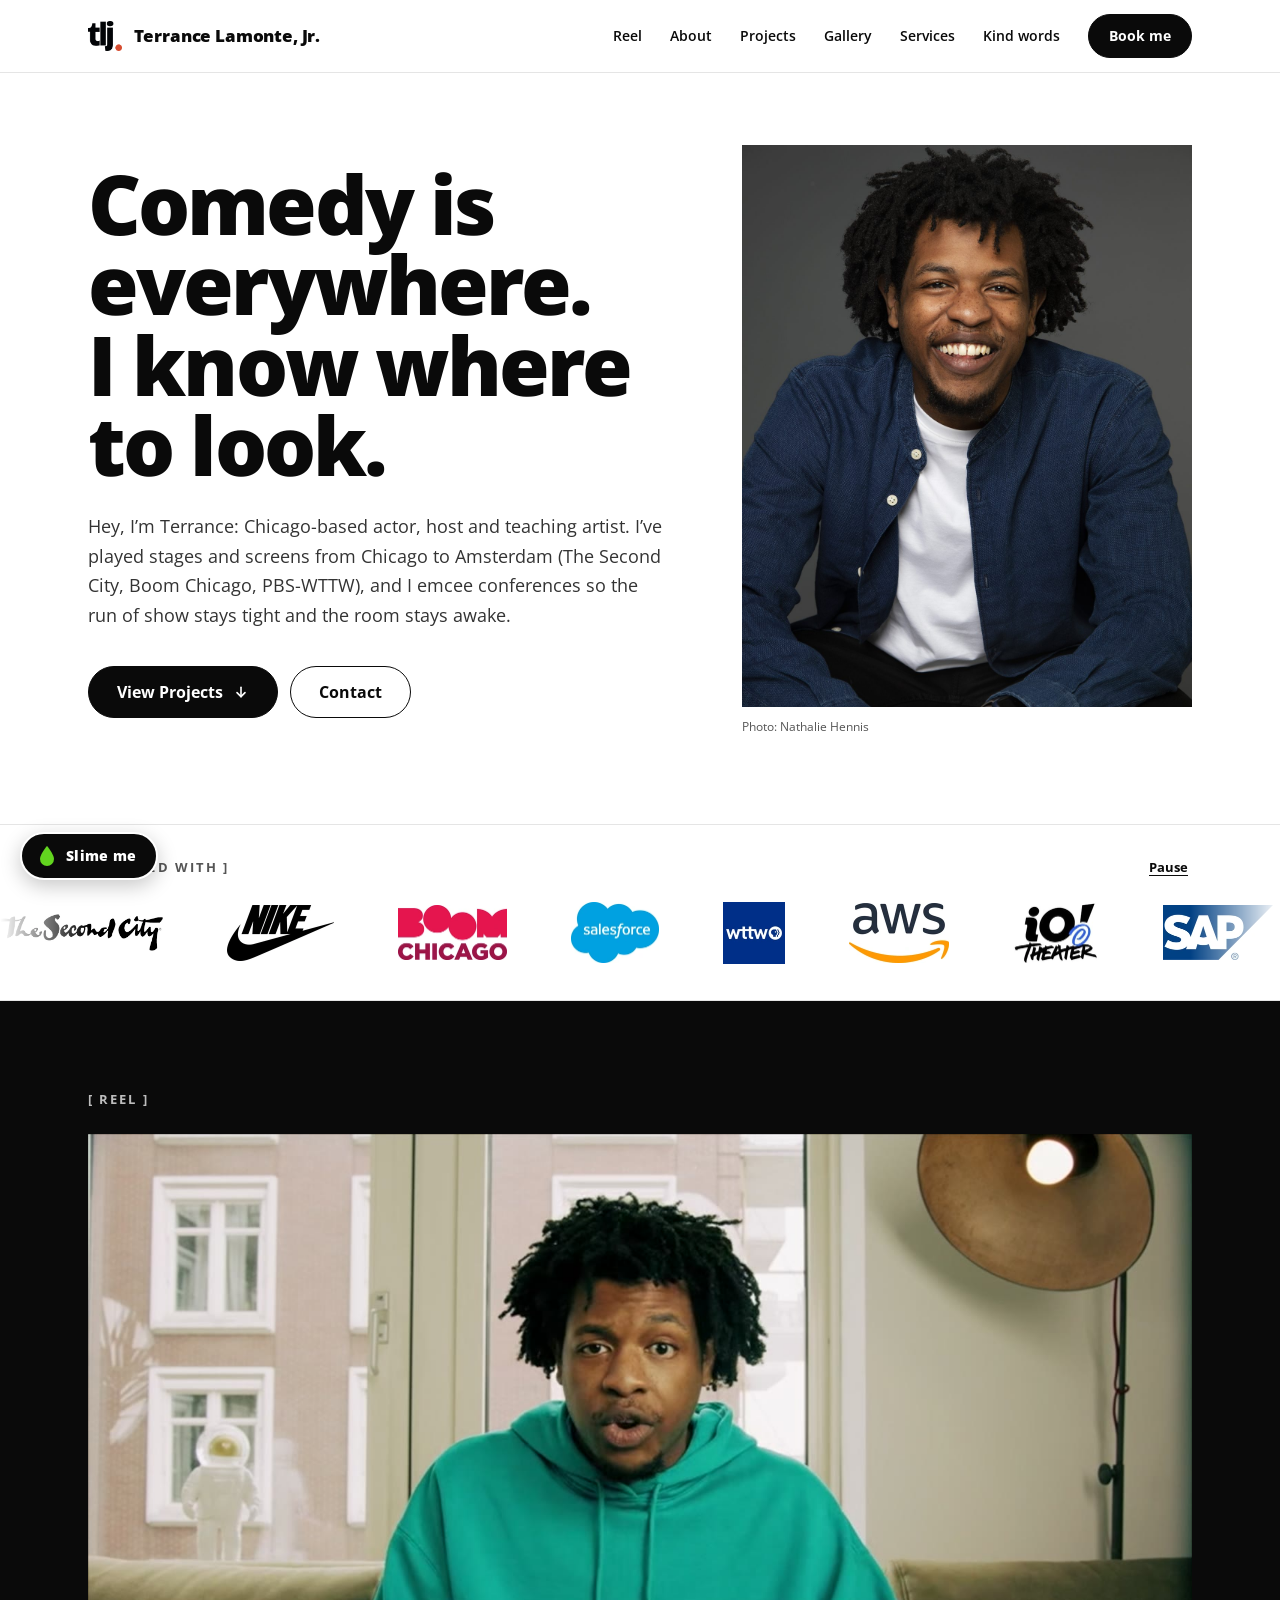
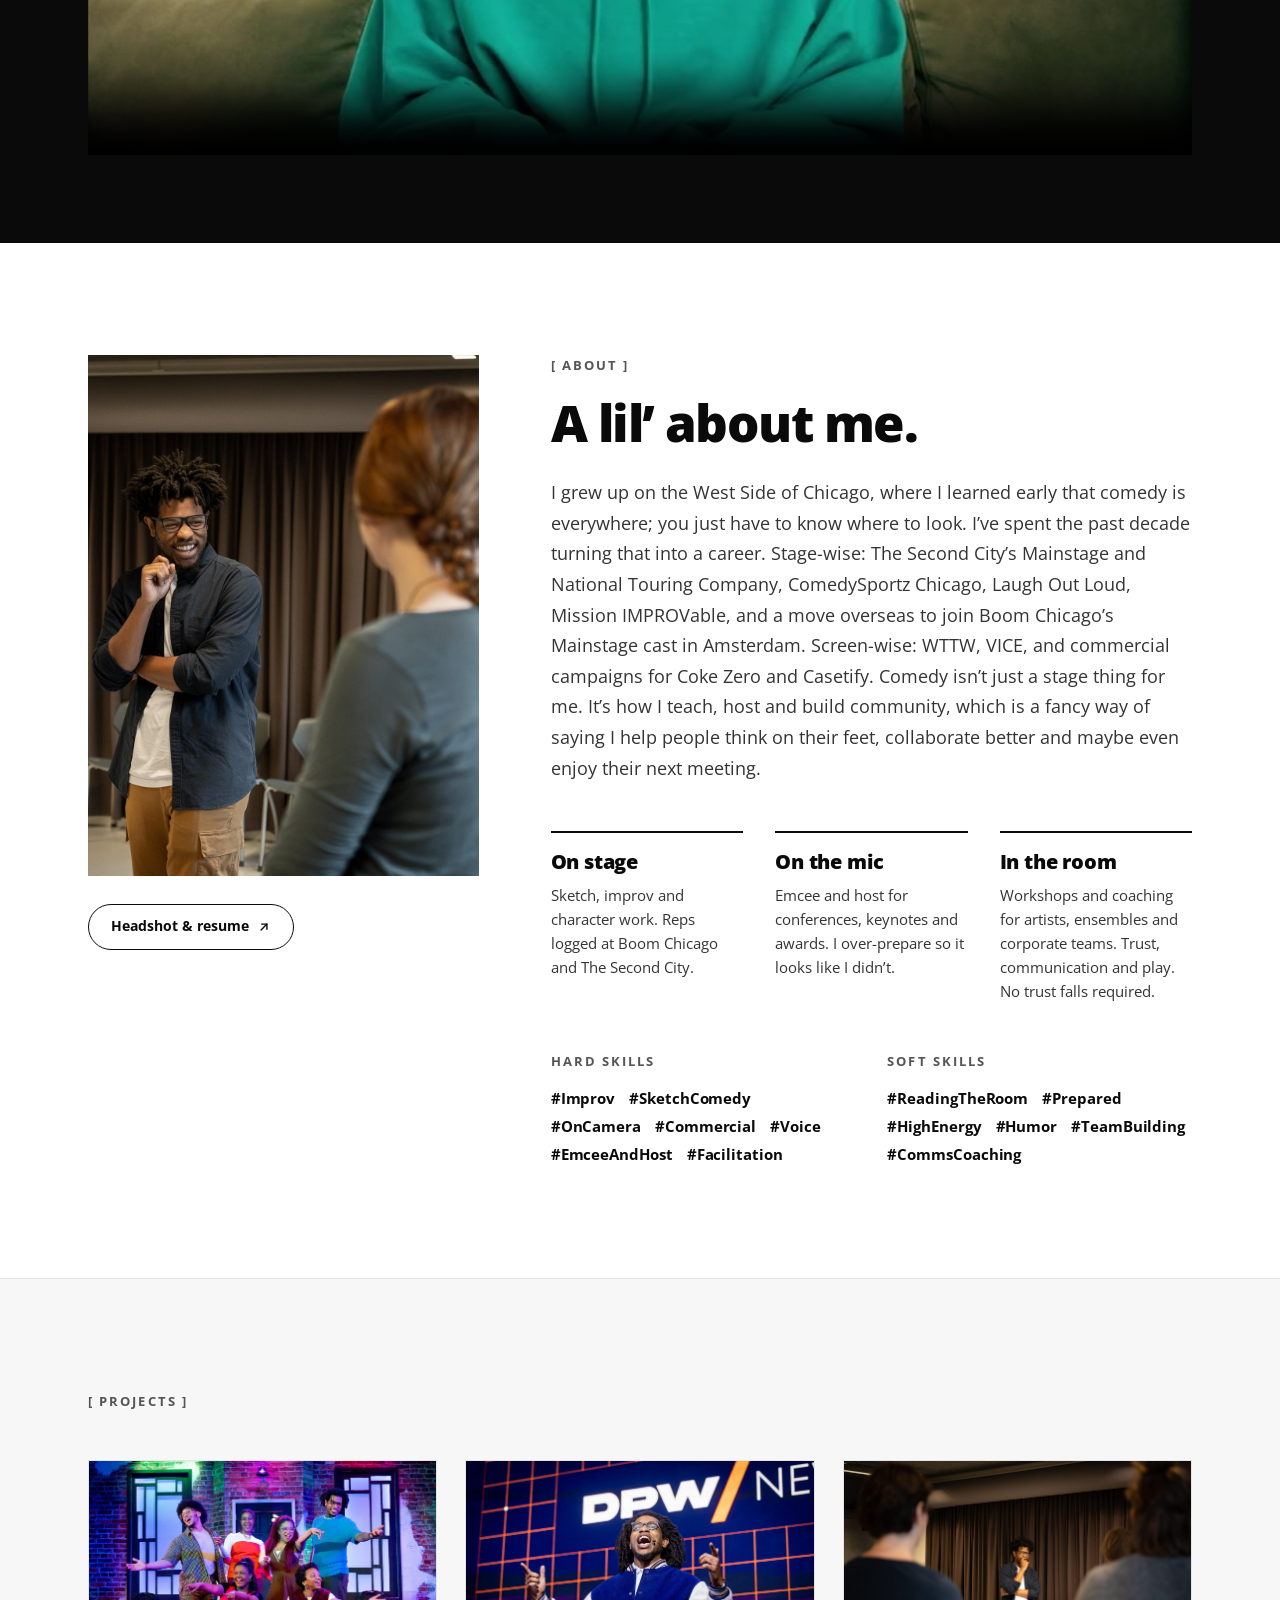
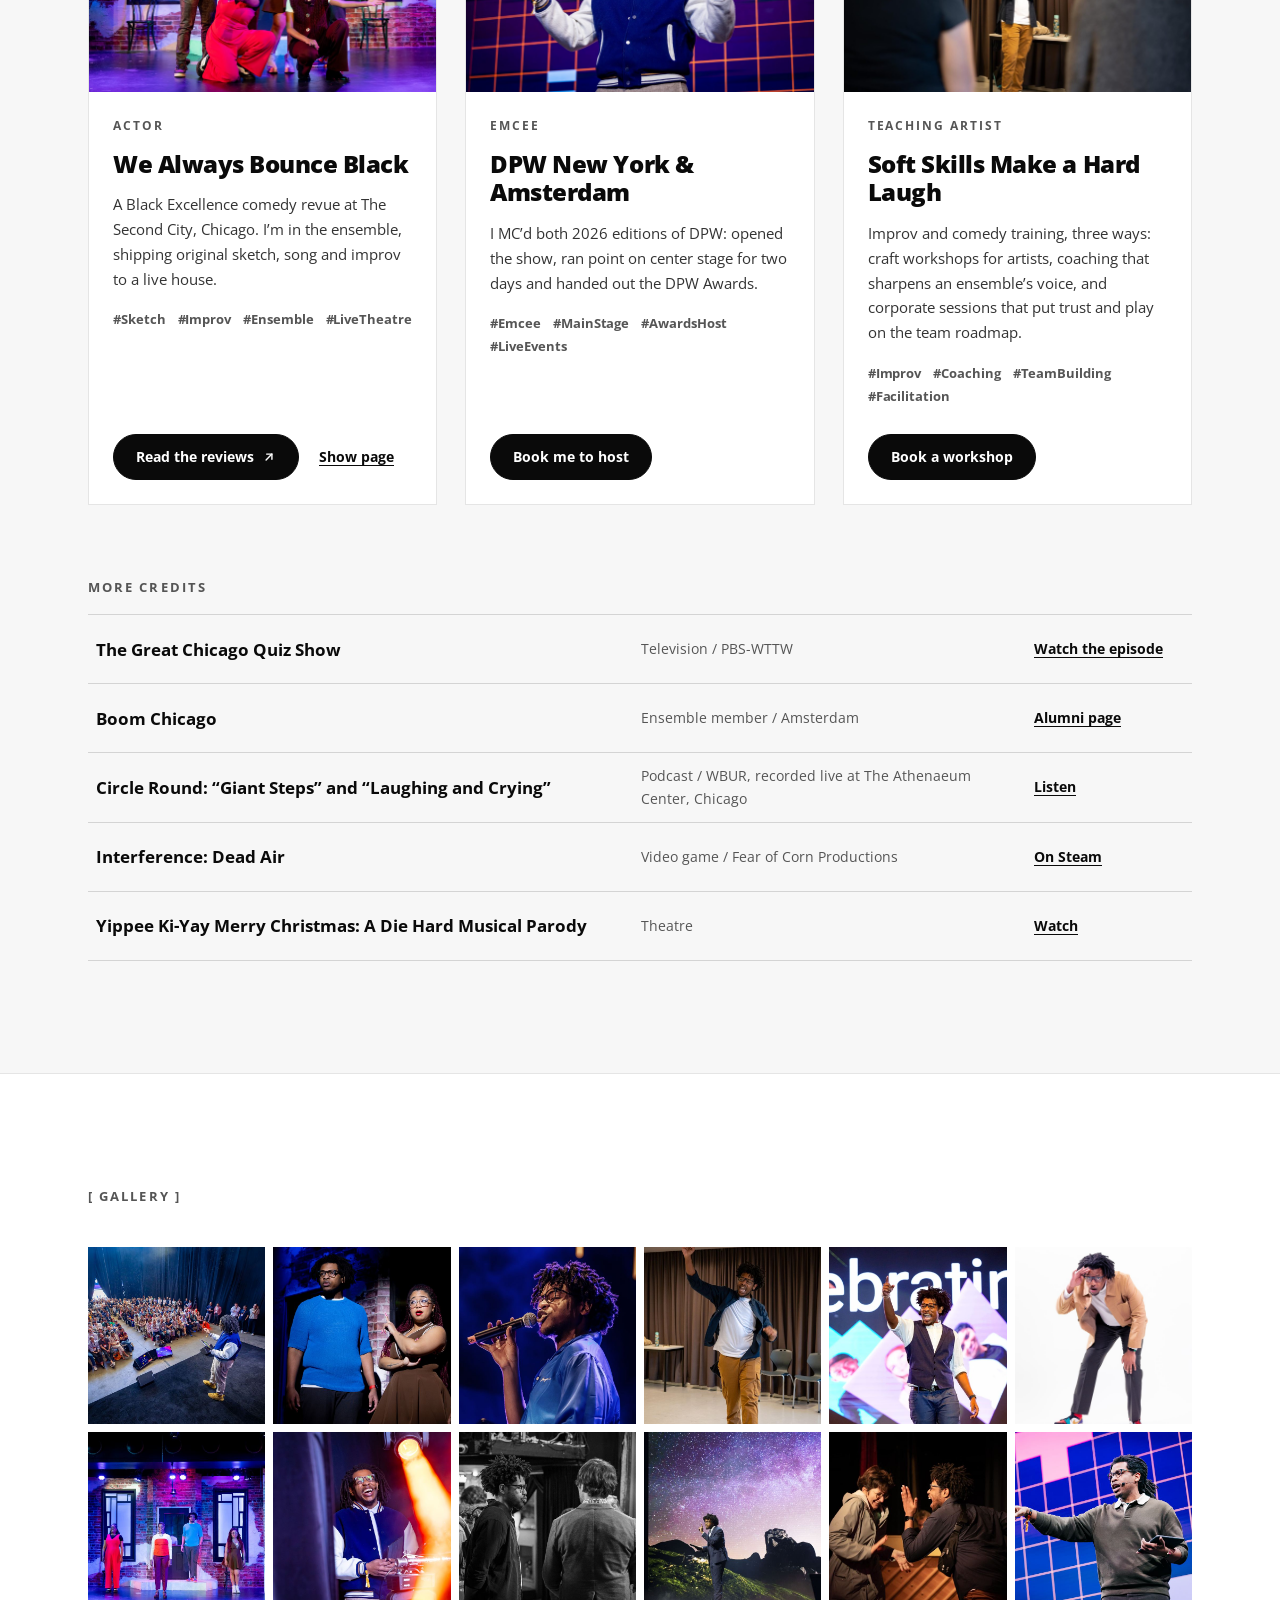
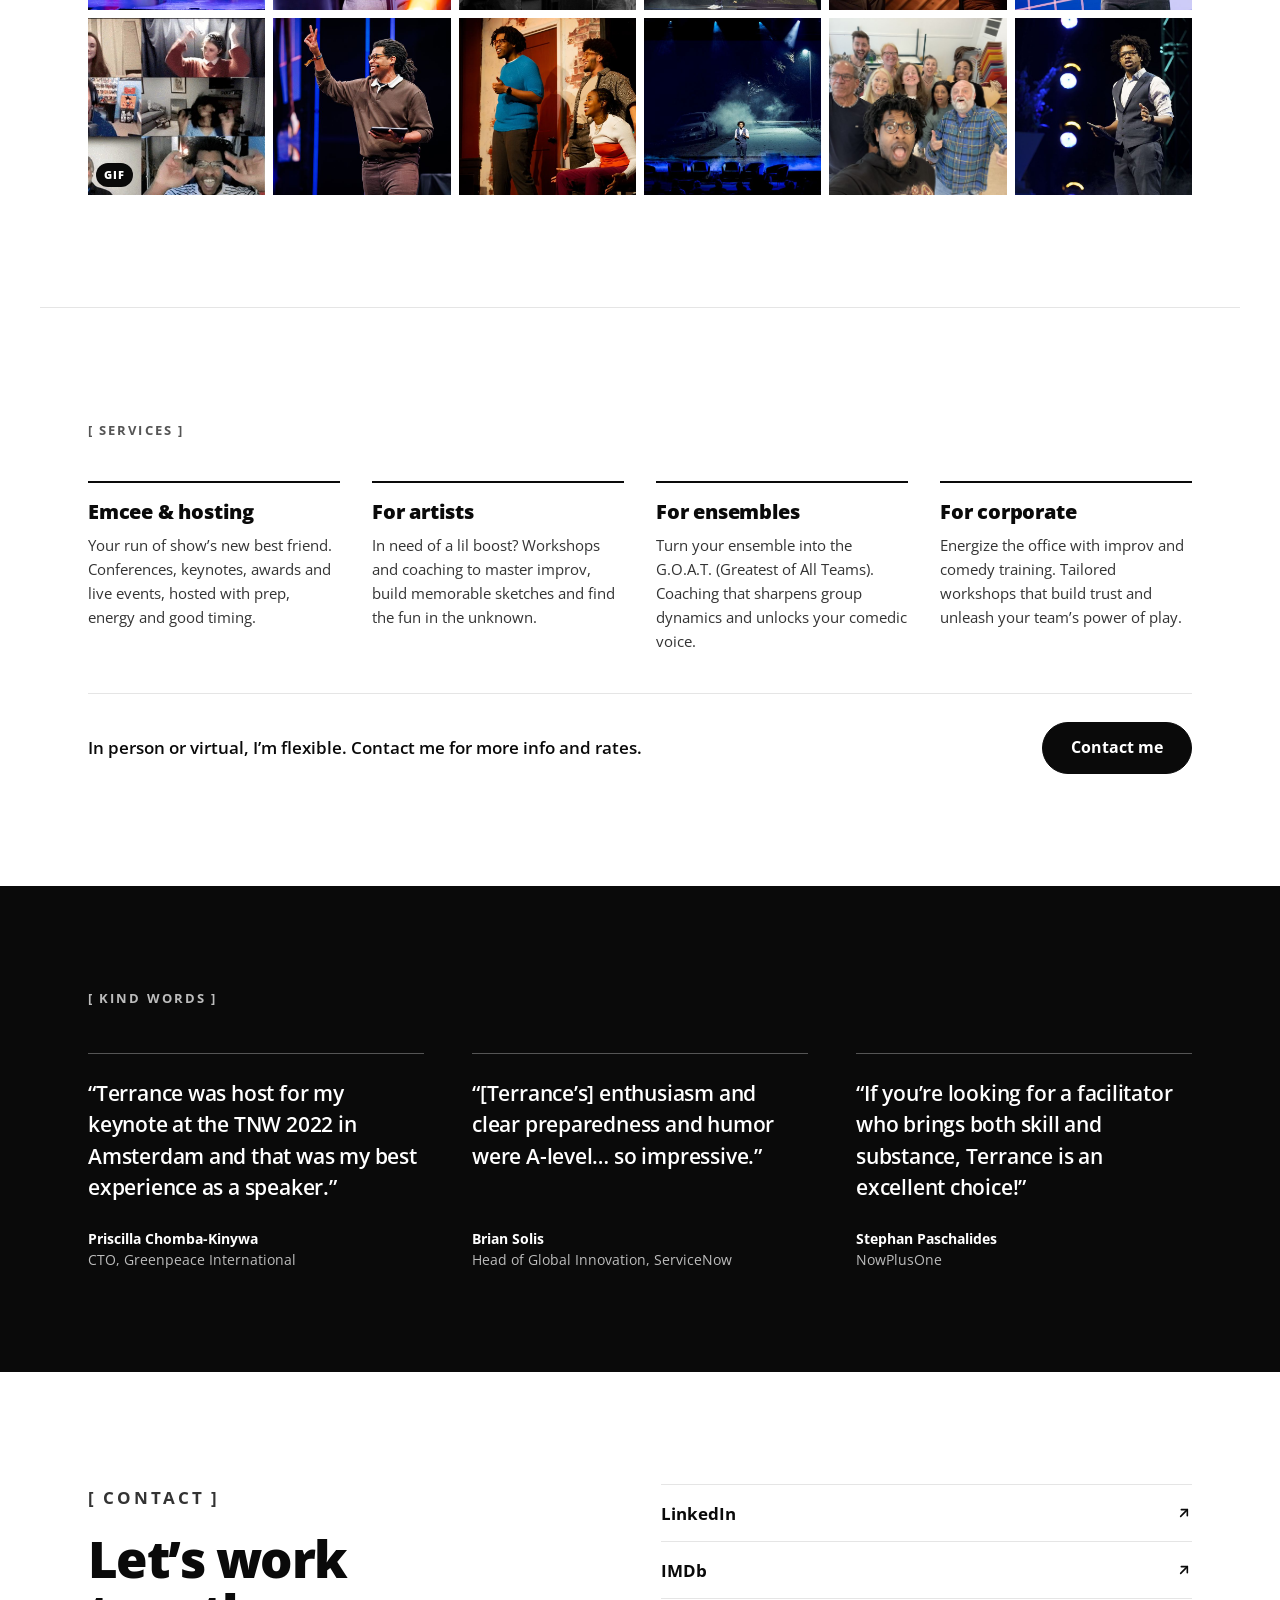
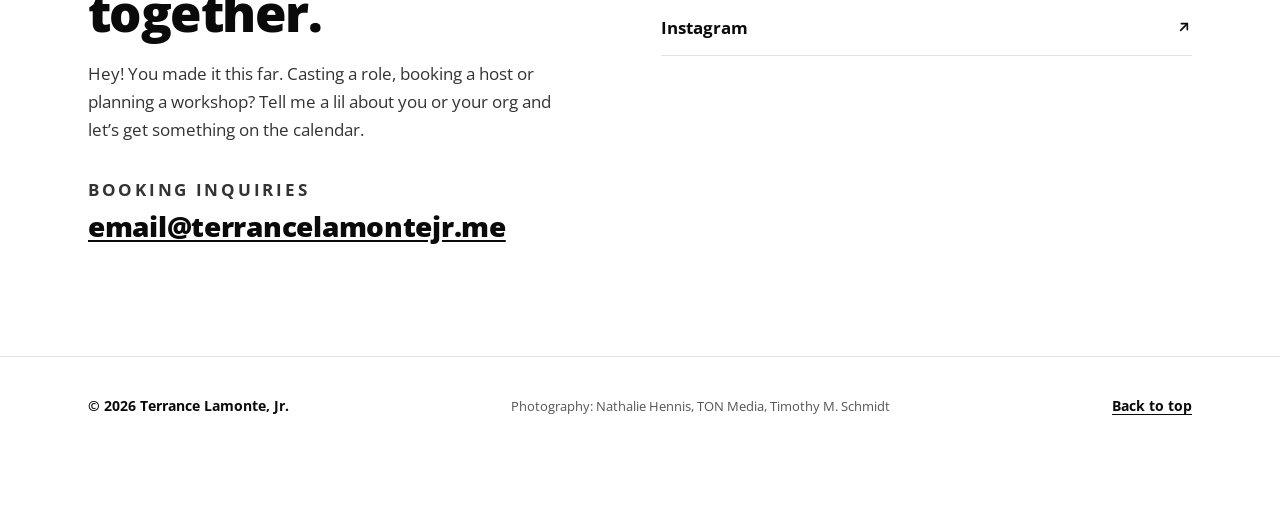
==== commit b012cdb1: "New headline and trims to reel, About and credits - Headline: Comedy is everywhere. I know where to " ====
--- a/index.html
+++ b/index.html
@@ -4,13 +4,13 @@
   <meta charset="utf-8">
   <meta name="viewport" content="width=device-width, initial-scale=1">
   <title>Terrance Lamonte, Jr. | Actor, Teaching Artist, Emcee</title>
-  <meta name="description" content="Terrance Lamonte, Jr. is a Chicago-based actor, host and teaching artist bringing humanity back to comedy.">
+  <meta name="description" content="Terrance Lamonte, Jr. is a Chicago-based actor, host and teaching artist. Comedy is everywhere; he knows where to look.">
   <link rel="canonical" href="https://terrancelamontejr.me/">
   <meta name="theme-color" content="#ffffff">
 
   <meta property="og:type" content="website">
   <meta property="og:title" content="Terrance Lamonte, Jr. | Actor, Teaching Artist, Emcee">
-  <meta property="og:description" content="Chicago-based actor, host and teaching artist bringing humanity back to comedy.">
+  <meta property="og:description" content="Chicago-based actor, host and teaching artist. Comedy is everywhere; he knows where to look.">
   <meta property="og:url" content="https://terrancelamontejr.me/">
   <meta property="og:image" content="https://terrancelamontejr.me/assets/hero-portrait.jpg">
   <meta name="twitter:card" content="summary_large_image">
@@ -63,7 +63,7 @@
     <!-- Hero -->
     <section class="wrap hero" aria-labelledby="hero-title">
       <div class="hero__text">
-        <h1 class="hero__title" id="hero-title">Bringing humanity back to comedy.</h1>
+        <h1 class="hero__title" id="hero-title"><span>Comedy is everywhere.</span> <span>I know where to look.</span></h1>
         <p class="hero__bio">Hey, I&rsquo;m Terrance: Chicago-based actor, host and teaching artist. I&rsquo;ve played stages and screens from Chicago to Amsterdam (The Second City, Boom Chicago, PBS-WTTW), and I emcee conferences so the run of show stays tight and the room stays awake.</p>
         <div class="hero__cta">
           <a class="btn btn--solid" href="#projects">View Projects
@@ -146,7 +146,6 @@
           <source src="assets/reel.mp4" type="video/mp4">
           <a href="assets/reel.mp4">Download the reel (MP4)</a>
         </video>
-        <p class="reel__meta">Acting reel / 2 min 48 sec</p>
       </div>
     </section>
 
@@ -154,13 +153,8 @@
     <section class="wrap about" id="about" aria-labelledby="about-title">
       <div class="about__side">
         <div class="ph"><img src="assets/about-workshop.jpg" width="1000" height="1500" loading="lazy" alt="Terrance laughing while leading a workshop, a participant in the foreground"></div>
-        <dl class="facts">
-          <div><dt>Based in</dt><dd>Chicago, IL</dd></div>
-          <div><dt>Union status</dt><dd>Non-union</dd></div>
-          <div><dt>Worked in</dt><dd>Chicago, Amsterdam, New York</dd></div>
-          <div><dt>Materials</dt><dd><a class="tlink" href="assets/terrance-lamonte-jr-headshot-resume.pdf" target="_blank" rel="noopener">Headshot &amp; resume
-            <svg width="14" height="14" viewBox="0 0 24 24" fill="none" stroke="currentColor" stroke-width="2.4" stroke-linecap="round" stroke-linejoin="round" aria-hidden="true"><path d="M7 17L17 7"/><path d="M8 7h9v9"/></svg></a></dd></div>
-        </dl>
+        <a class="btn btn--ghost btn--sm about__doc" href="assets/terrance-lamonte-jr-headshot-resume.pdf" target="_blank" rel="noopener">Headshot &amp; resume
+          <svg width="14" height="14" viewBox="0 0 24 24" fill="none" stroke="currentColor" stroke-width="2.4" stroke-linecap="round" stroke-linejoin="round" aria-hidden="true"><path d="M7 17L17 7"/><path d="M8 7h9v9"/></svg></a>
       </div>
 
       <div class="about__main">
@@ -245,7 +239,6 @@
             <li><span class="credits__title">Circle Round: &ldquo;Giant Steps&rdquo; and &ldquo;Laughing and Crying&rdquo;</span><span class="credits__meta">Podcast / WBUR, recorded live at The Athenaeum Center, Chicago</span><span class="credits__link"><a class="tlink" href="https://www.wbur.org/podcasts/circleround" target="_blank" rel="noopener">Listen</a></span></li>
             <li><span class="credits__title">Interference: Dead Air</span><span class="credits__meta">Video game / Fear of Corn Productions</span><span class="credits__link"><a class="tlink" href="https://store.steampowered.com/app/1238450/Interference_Dead_Air/" target="_blank" rel="noopener">On Steam</a></span></li>
             <li><span class="credits__title">Yippee Ki-Yay Merry Christmas: A Die Hard Musical Parody</span><span class="credits__meta">Theatre</span><span class="credits__link"><a class="tlink" href="https://youtu.be/s3XqmDjyxec" target="_blank" rel="noopener">Watch</a></span></li>
-            <li><span class="credits__title">Coke Zero, Casetify</span><span class="credits__meta">Commercial / produced in the Netherlands</span><span class="credits__link"></span></li>
           </ul>
         </div>
       </div>
@@ -422,5 +415,9 @@
   </div>
 
   <script src="js/main.js" defer></script>
+
+  <!-- Visitor stats: GoatCounter (no cookies) -->
+  <script data-goatcounter="https://tlj.goatcounter.com/count"
+          async src="//gc.zgo.at/count.js"></script>
 </body>
 </html>
--- a/css/styles.css
+++ b/css/styles.css
@@ -59,6 +59,7 @@
 .hero { display: flex; flex-wrap: wrap; align-items: center; gap: 48px 72px; padding-top: clamp(40px, 6vw, 72px); padding-bottom: clamp(56px, 7vw, 88px); }
 .hero__text { flex: 1.25 1 420px; min-width: 0; display: flex; flex-direction: column; align-items: flex-start; gap: 28px; }
 .hero__title { font-size: clamp(44px, 6.4vw, 88px); line-height: .98; font-weight: 800; letter-spacing: -.035em; }
+.hero__title span { display: block; text-wrap: balance; }
 .hero__bio { max-width: 34em; font-size: clamp(17px, 1.4vw, 19px); line-height: 1.65; color: var(--body); }
 .hero__cta { display: flex; flex-wrap: wrap; gap: 12px; margin-top: 8px; }
 .hero__fig { flex: 1 1 320px; min-width: 0; max-width: 480px; display: flex; flex-direction: column; gap: 10px; }
@@ -92,17 +93,13 @@
 .reel__in { display: flex; flex-direction: column; gap: 24px; padding-top: clamp(48px, 7vw, 88px); padding-bottom: clamp(48px, 7vw, 88px); }
 .reel .eyebrow { color: #bdbdbd; }
 .reel__video { display: block; width: 100%; height: auto; aspect-ratio: 16 / 9; background: #000; }
-.reel__meta { font-size: 14px; color: #bdbdbd; }
 
 /* ---------- 4. About ---------- */
 .about { display: flex; flex-wrap: wrap; align-items: flex-start; gap: 48px 72px; padding-top: clamp(64px, 9vw, 112px); padding-bottom: clamp(64px, 9vw, 112px); }
 .about__side { flex: 1 1 300px; min-width: 0; max-width: 400px; display: flex; flex-direction: column; gap: 28px; }
 .about__side .ph { aspect-ratio: 3 / 4; }
 .about__side img { object-position: 30% 30%; }
-.facts > div { display: flex; justify-content: space-between; align-items: center; gap: 16px; min-height: 49px; padding: 8px 0; border-top: 1px solid var(--line); }
-.facts > div:last-child { border-bottom: 1px solid var(--line); }
-.facts dt { font-size: 13px; font-weight: 700; letter-spacing: .08em; text-transform: uppercase; color: var(--muted); }
-.facts dd { font-size: 15px; font-weight: 600; text-align: right; }
+.about__doc { align-self: flex-start; }
 .about__main { flex: 2 1 460px; min-width: 0; display: flex; flex-direction: column; gap: 48px; }
 .stack { display: flex; flex-direction: column; gap: 20px; }
 .about__bio { margin-top: 8px; font-size: 18px; line-height: 1.7; color: var(--body); }
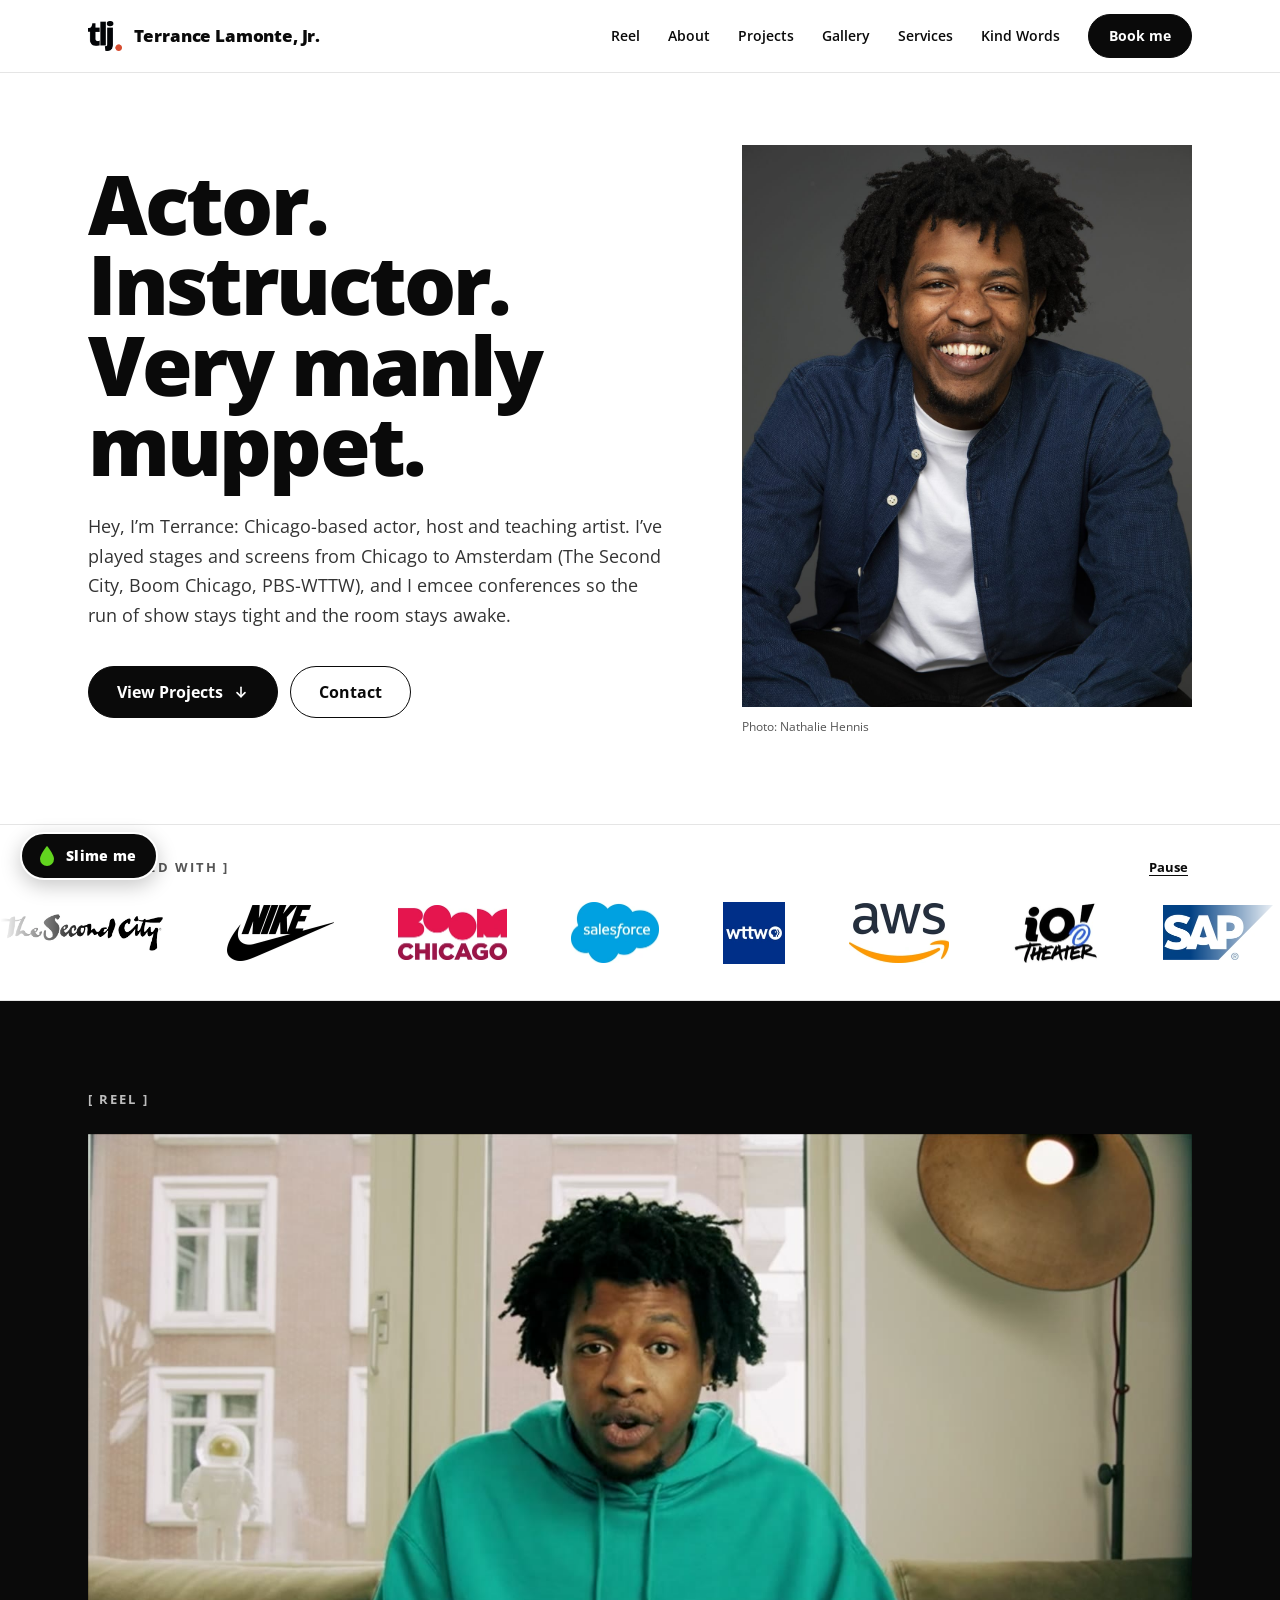
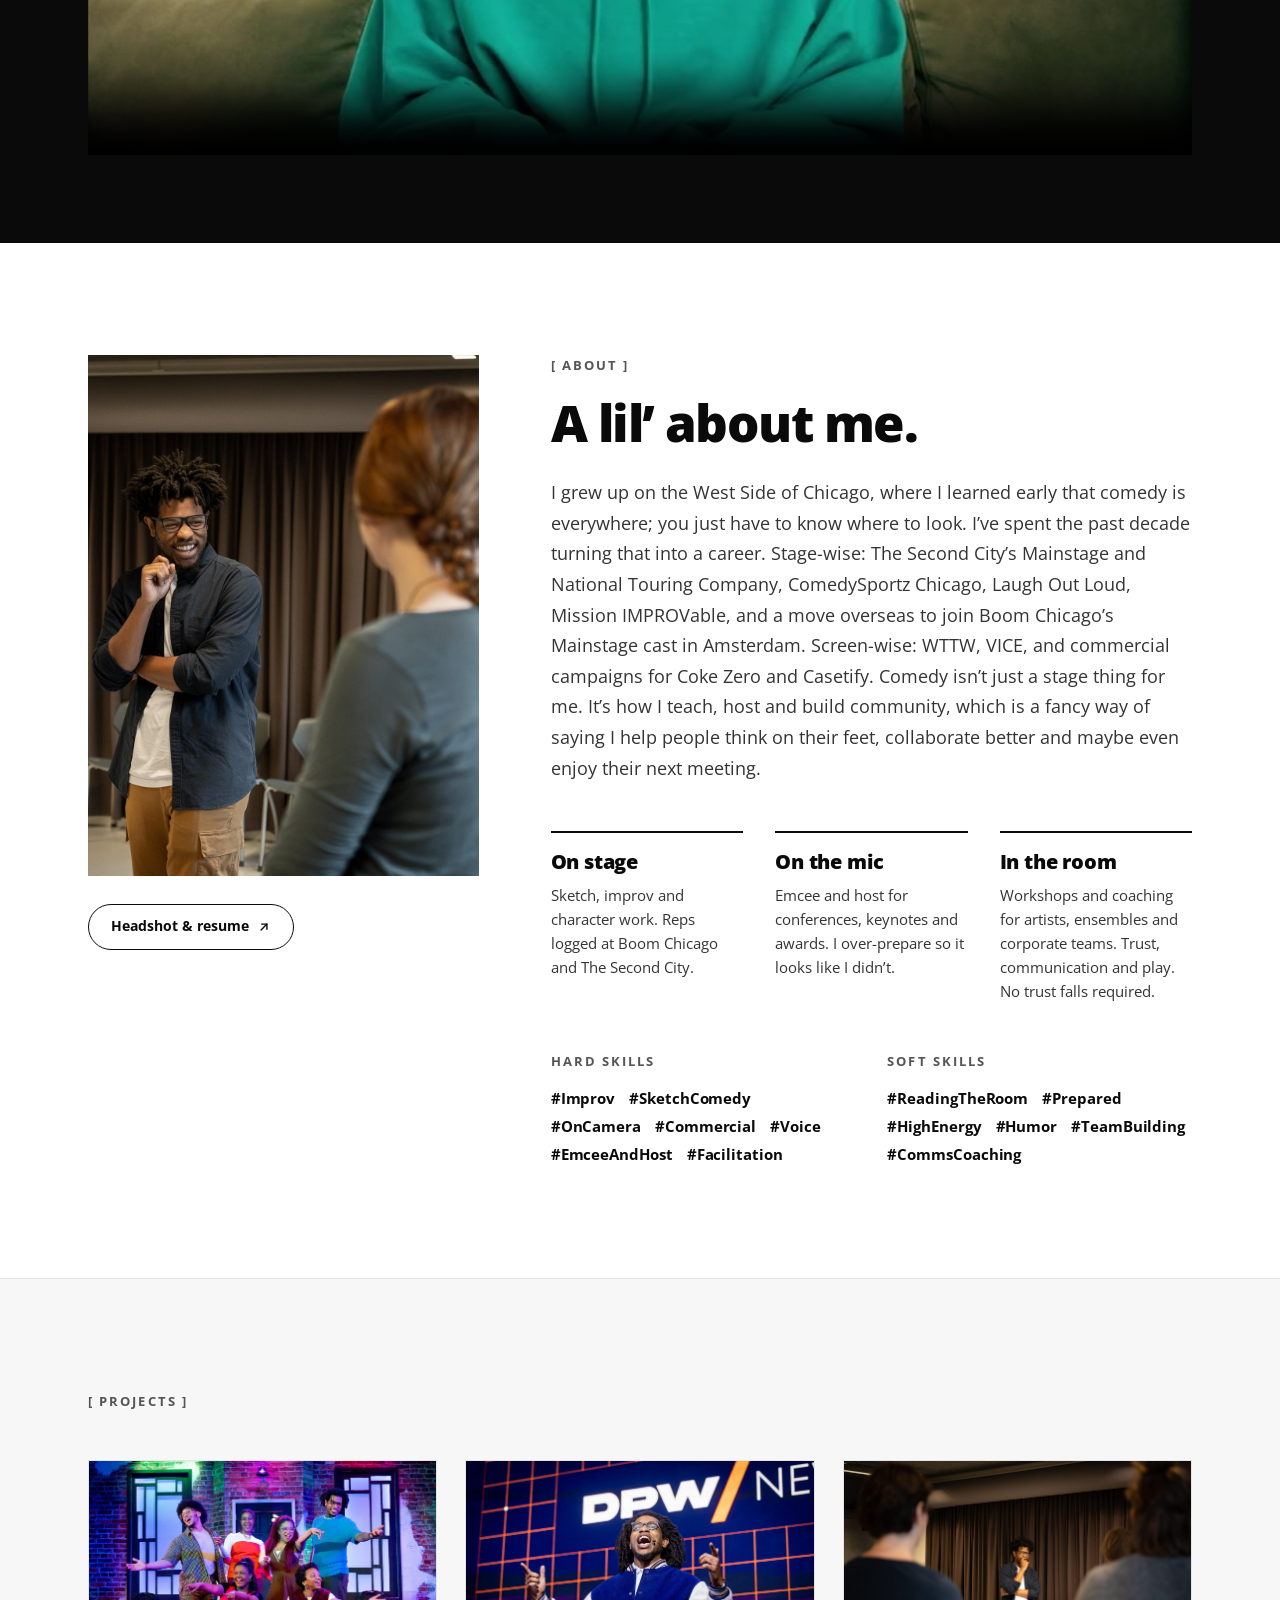
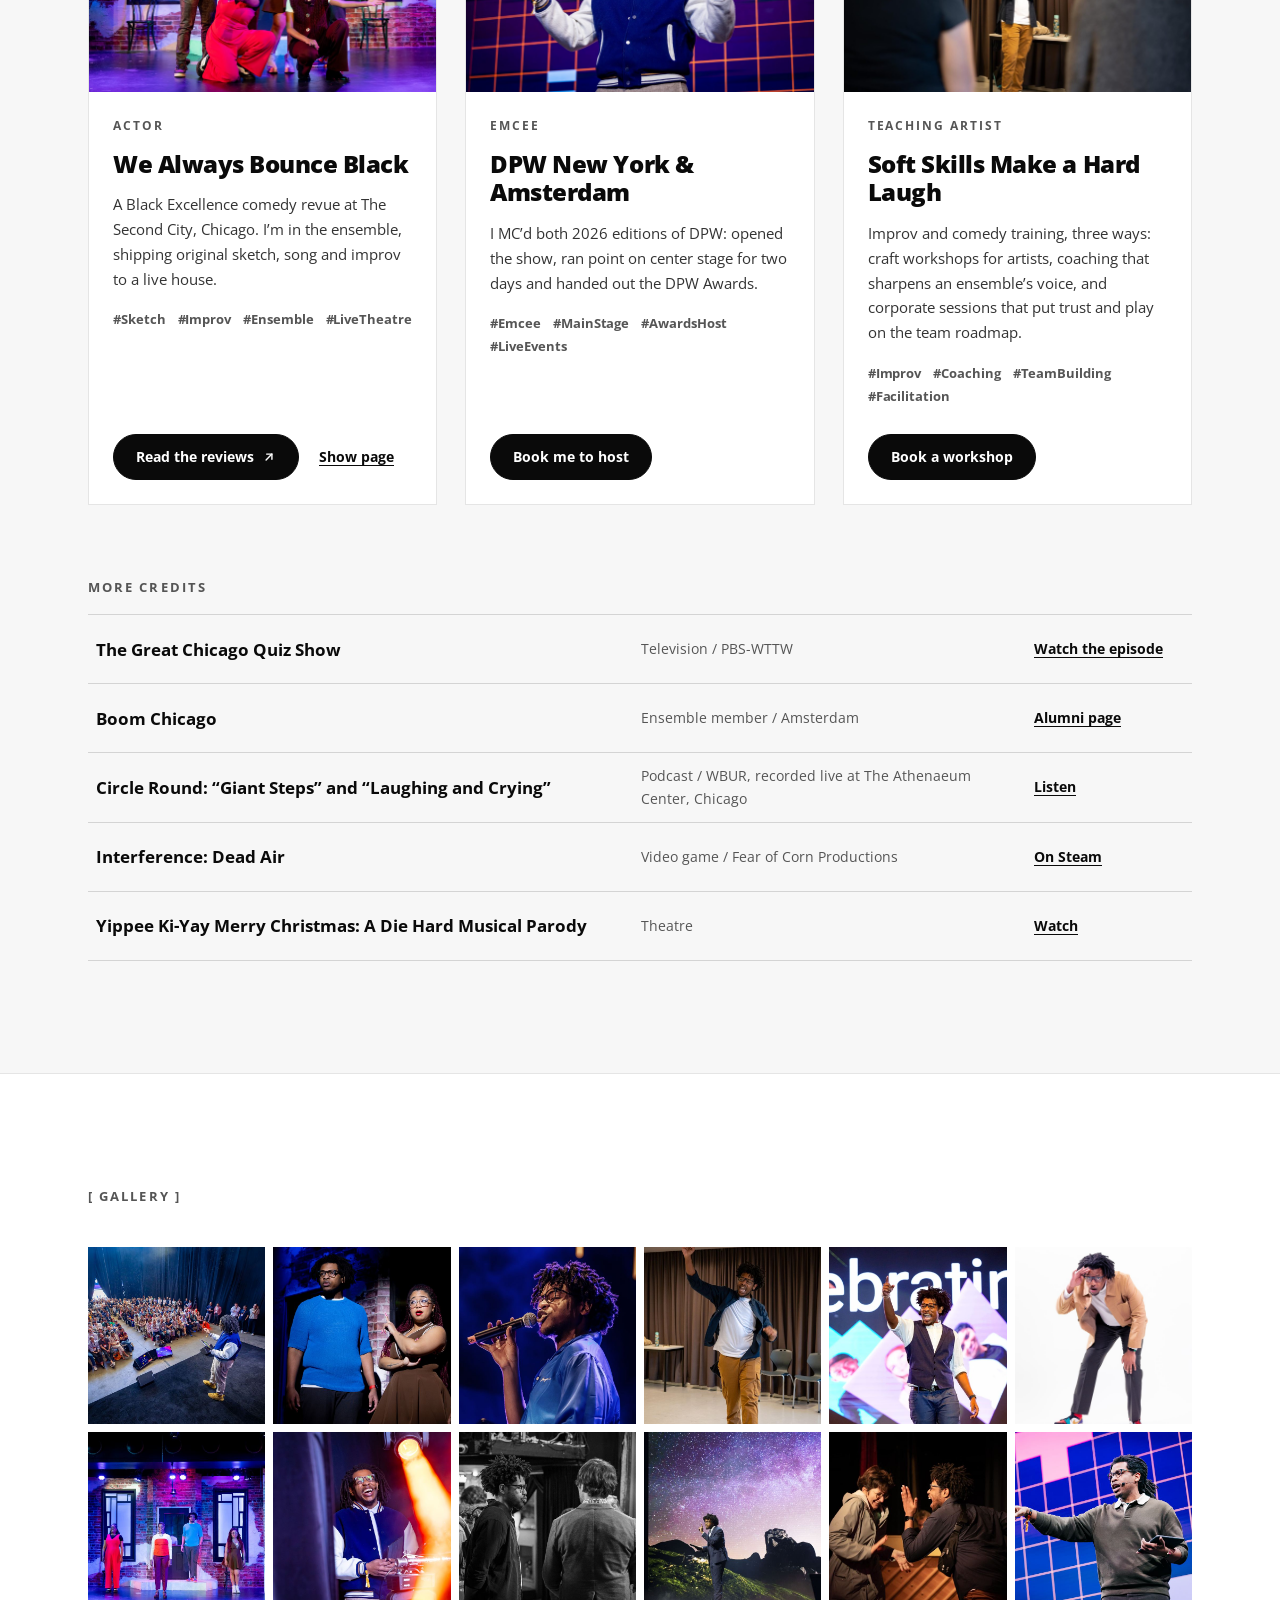
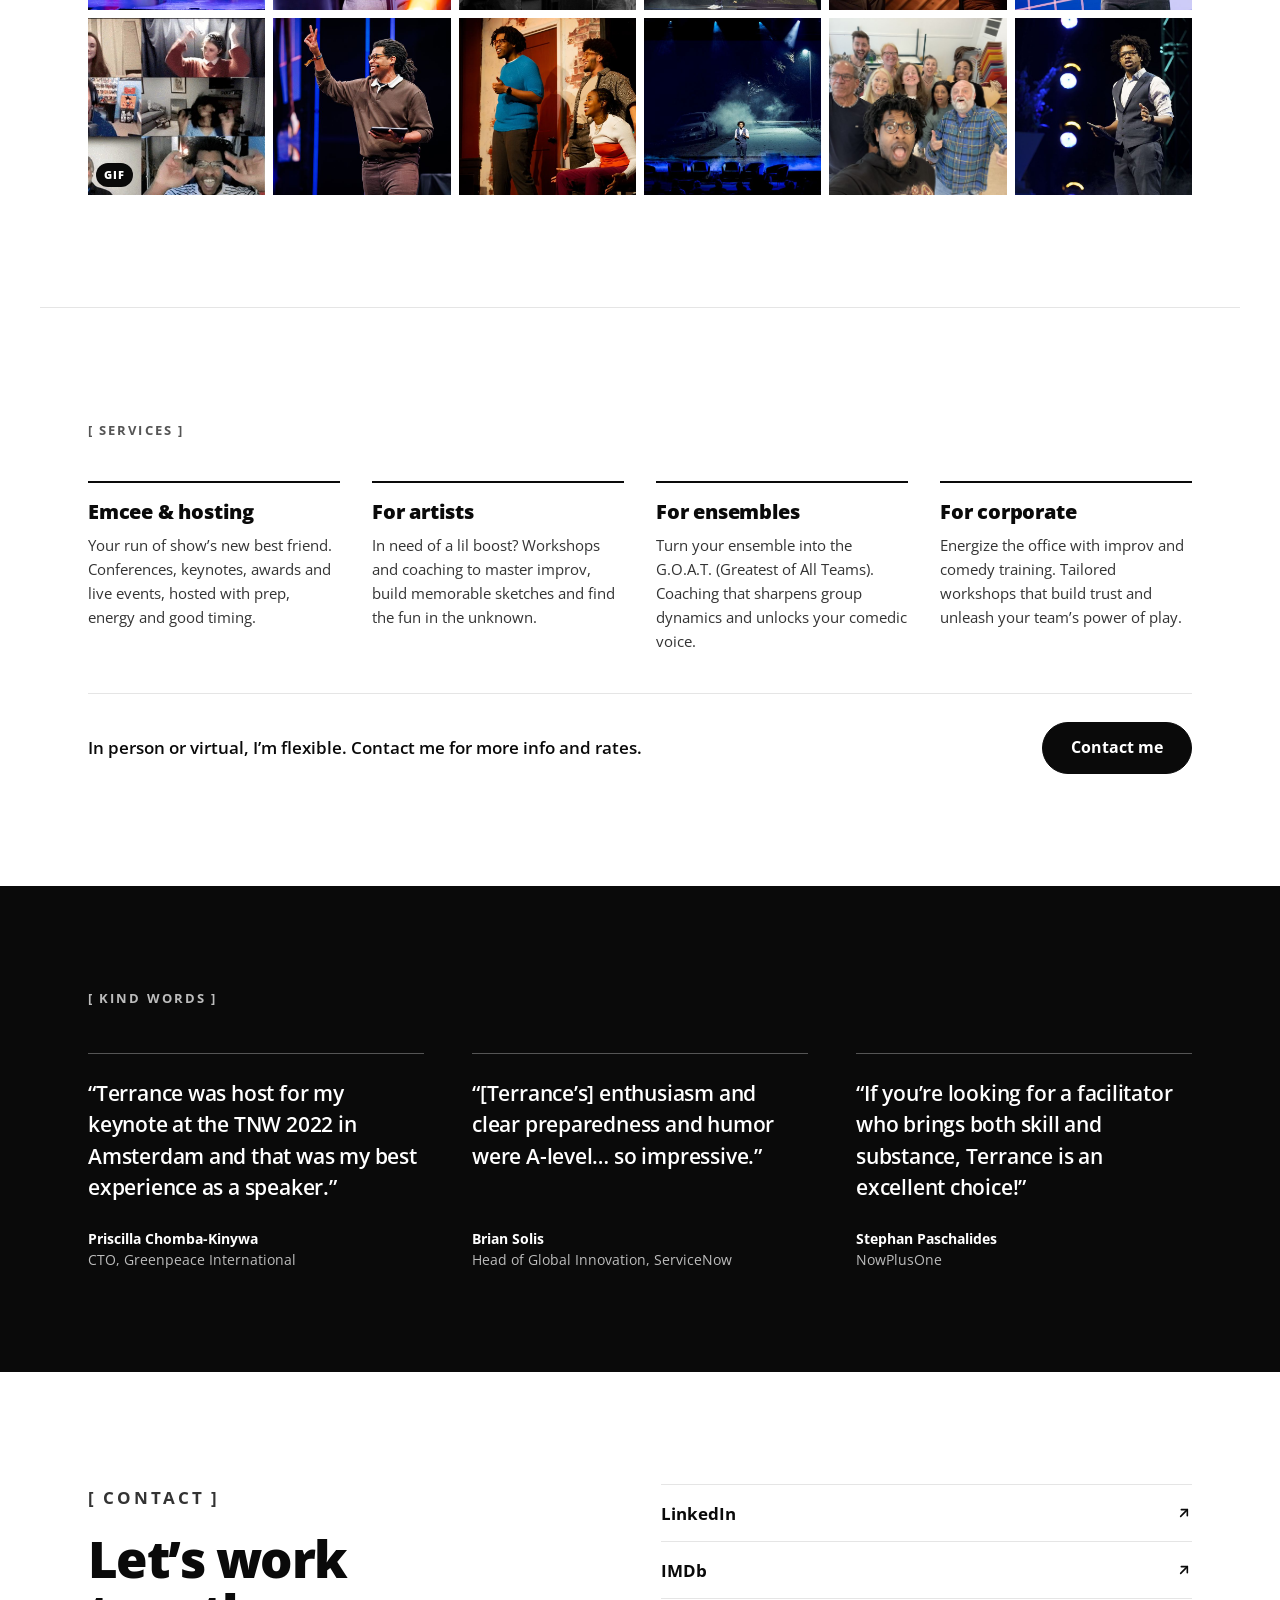
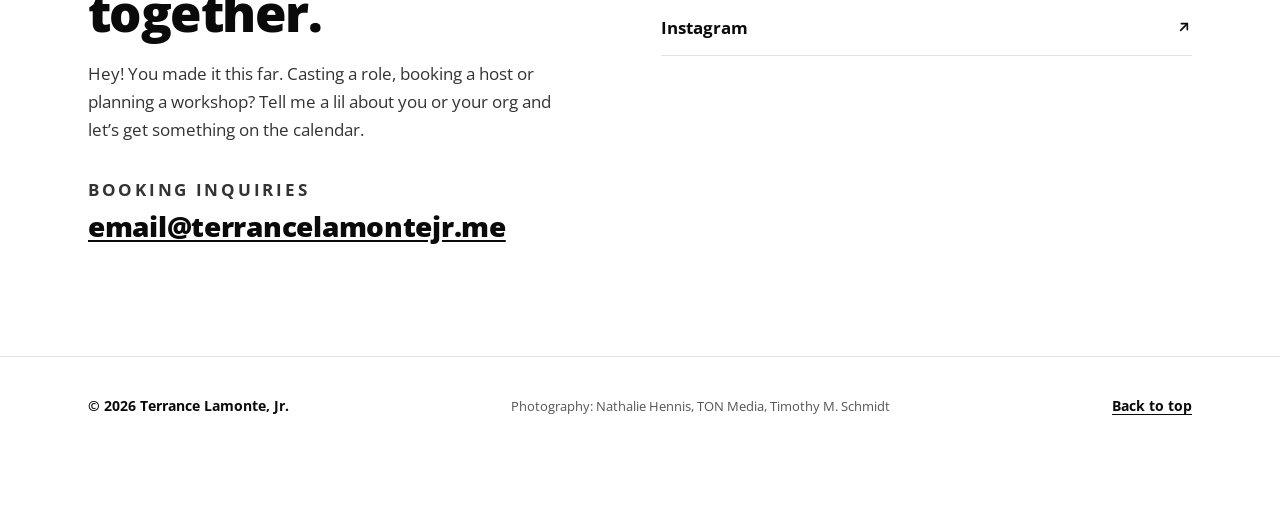
==== commit 8e7ca14f: "Headline: Actor. Instructor. Very manly muppet. Also capitalise Kind Words in the header menu.  Co-A" ====
--- a/index.html
+++ b/index.html
@@ -4,13 +4,13 @@
   <meta charset="utf-8">
   <meta name="viewport" content="width=device-width, initial-scale=1">
   <title>Terrance Lamonte, Jr. | Actor, Teaching Artist, Emcee</title>
-  <meta name="description" content="Terrance Lamonte, Jr. is a Chicago-based actor, host and teaching artist. Comedy is everywhere; he knows where to look.">
+  <meta name="description" content="Terrance Lamonte, Jr. is a Chicago-based actor, host and teaching artist. Also a very manly muppet.">
   <link rel="canonical" href="https://terrancelamontejr.me/">
   <meta name="theme-color" content="#ffffff">
 
   <meta property="og:type" content="website">
   <meta property="og:title" content="Terrance Lamonte, Jr. | Actor, Teaching Artist, Emcee">
-  <meta property="og:description" content="Chicago-based actor, host and teaching artist. Comedy is everywhere; he knows where to look.">
+  <meta property="og:description" content="Chicago-based actor, host and teaching artist. Also a very manly muppet.">
   <meta property="og:url" content="https://terrancelamontejr.me/">
   <meta property="og:image" content="https://terrancelamontejr.me/assets/hero-portrait.jpg">
   <meta name="twitter:card" content="summary_large_image">
@@ -52,7 +52,7 @@
         <a href="#projects">Projects</a>
         <a href="#gallery">Gallery</a>
         <a href="#services">Services</a>
-        <a href="#words">Kind words</a>
+        <a href="#words">Kind Words</a>
         <a class="btn btn--solid" href="#contact">Book me</a>
       </nav>
     </div>
@@ -63,7 +63,7 @@
     <!-- Hero -->
     <section class="wrap hero" aria-labelledby="hero-title">
       <div class="hero__text">
-        <h1 class="hero__title" id="hero-title"><span>Comedy is everywhere.</span> <span>I know where to look.</span></h1>
+        <h1 class="hero__title" id="hero-title"><span>Actor.</span> <span>Instructor.</span> <span>Very manly muppet.</span></h1>
         <p class="hero__bio">Hey, I&rsquo;m Terrance: Chicago-based actor, host and teaching artist. I&rsquo;ve played stages and screens from Chicago to Amsterdam (The Second City, Boom Chicago, PBS-WTTW), and I emcee conferences so the run of show stays tight and the room stays awake.</p>
         <div class="hero__cta">
           <a class="btn btn--solid" href="#projects">View Projects
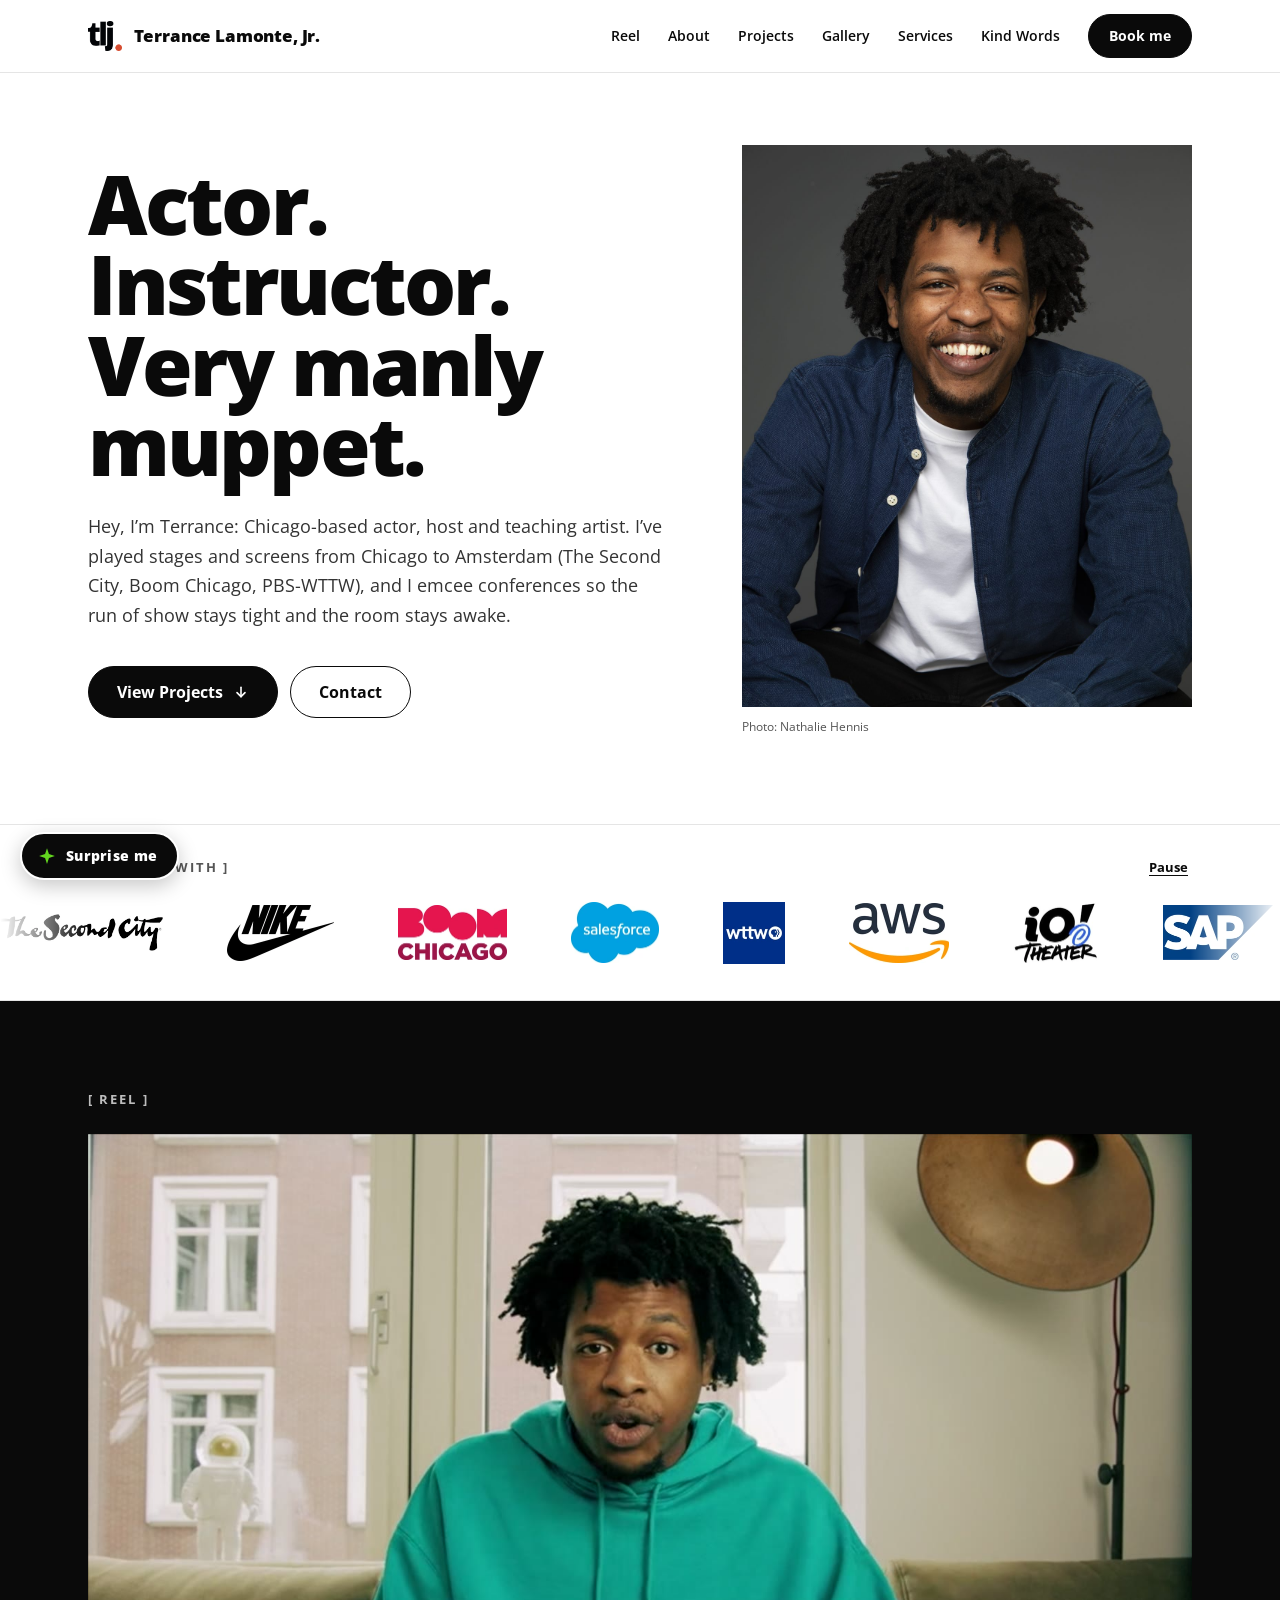
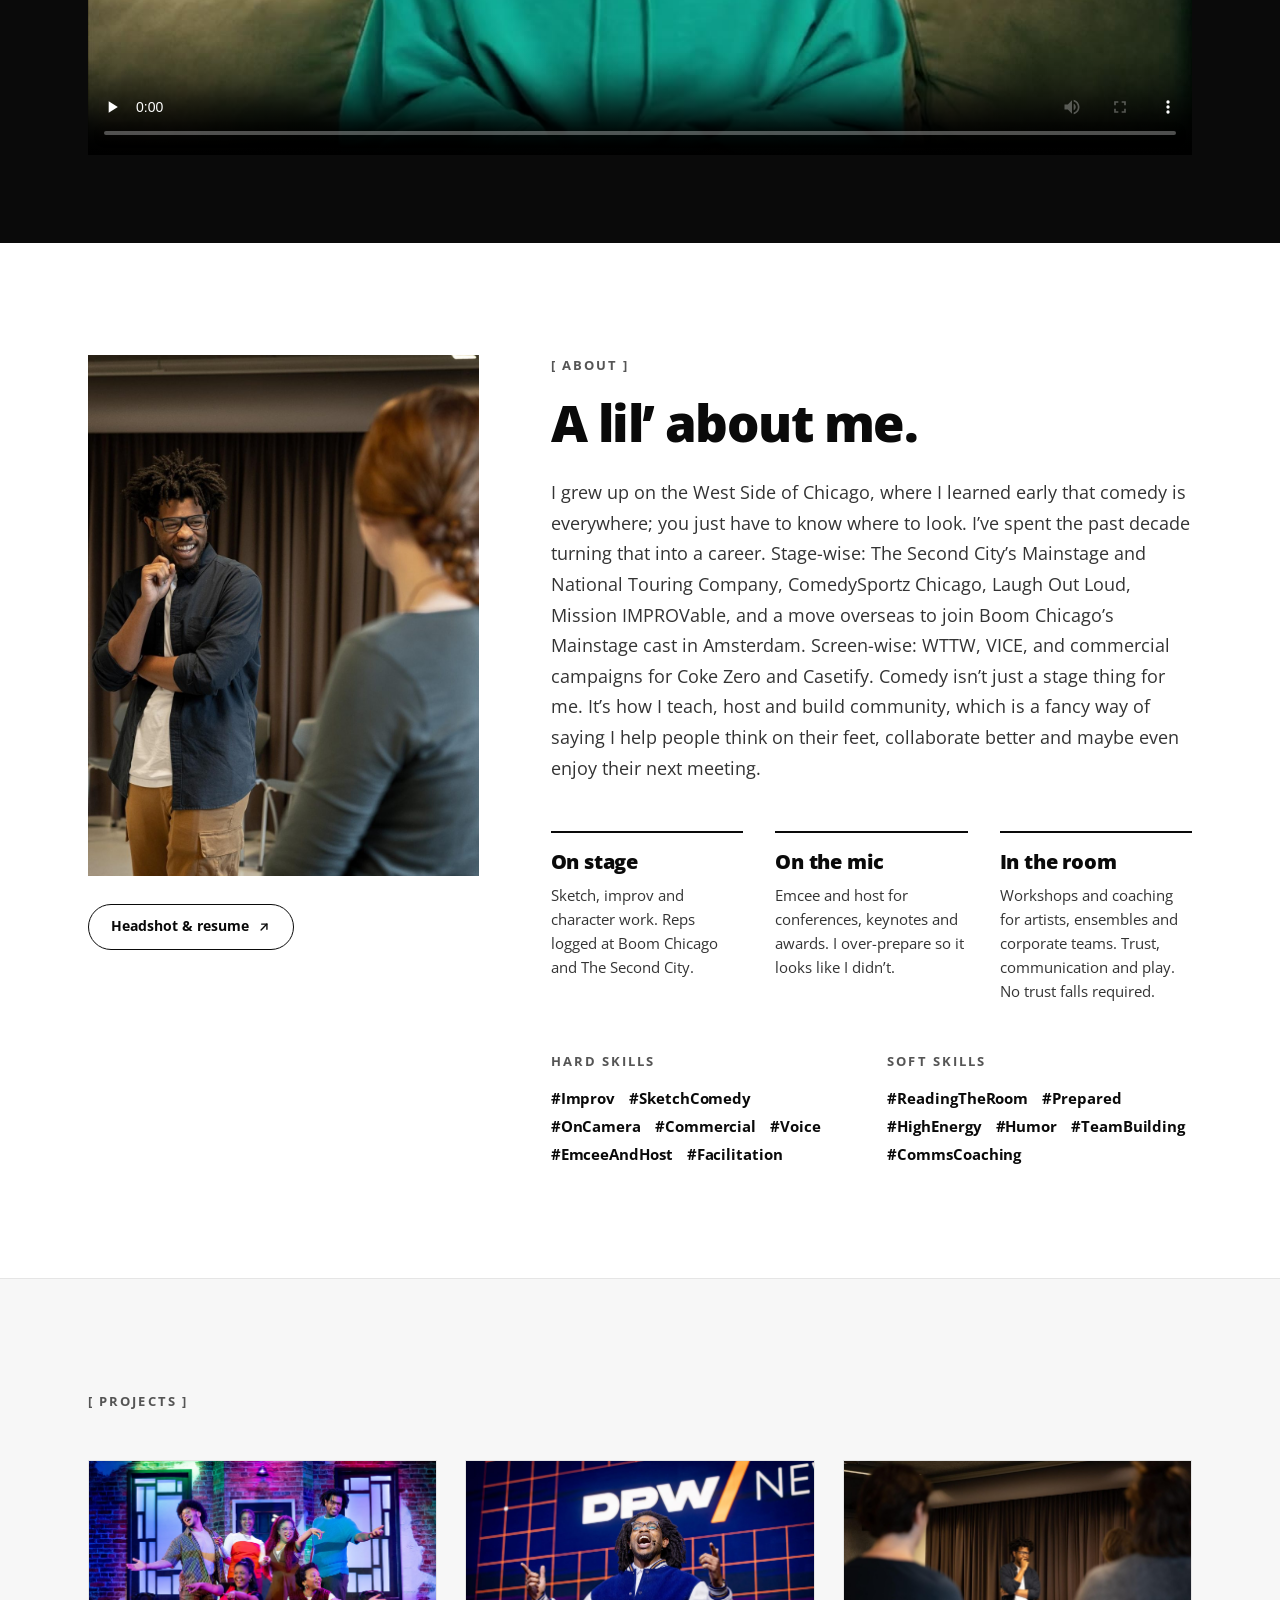
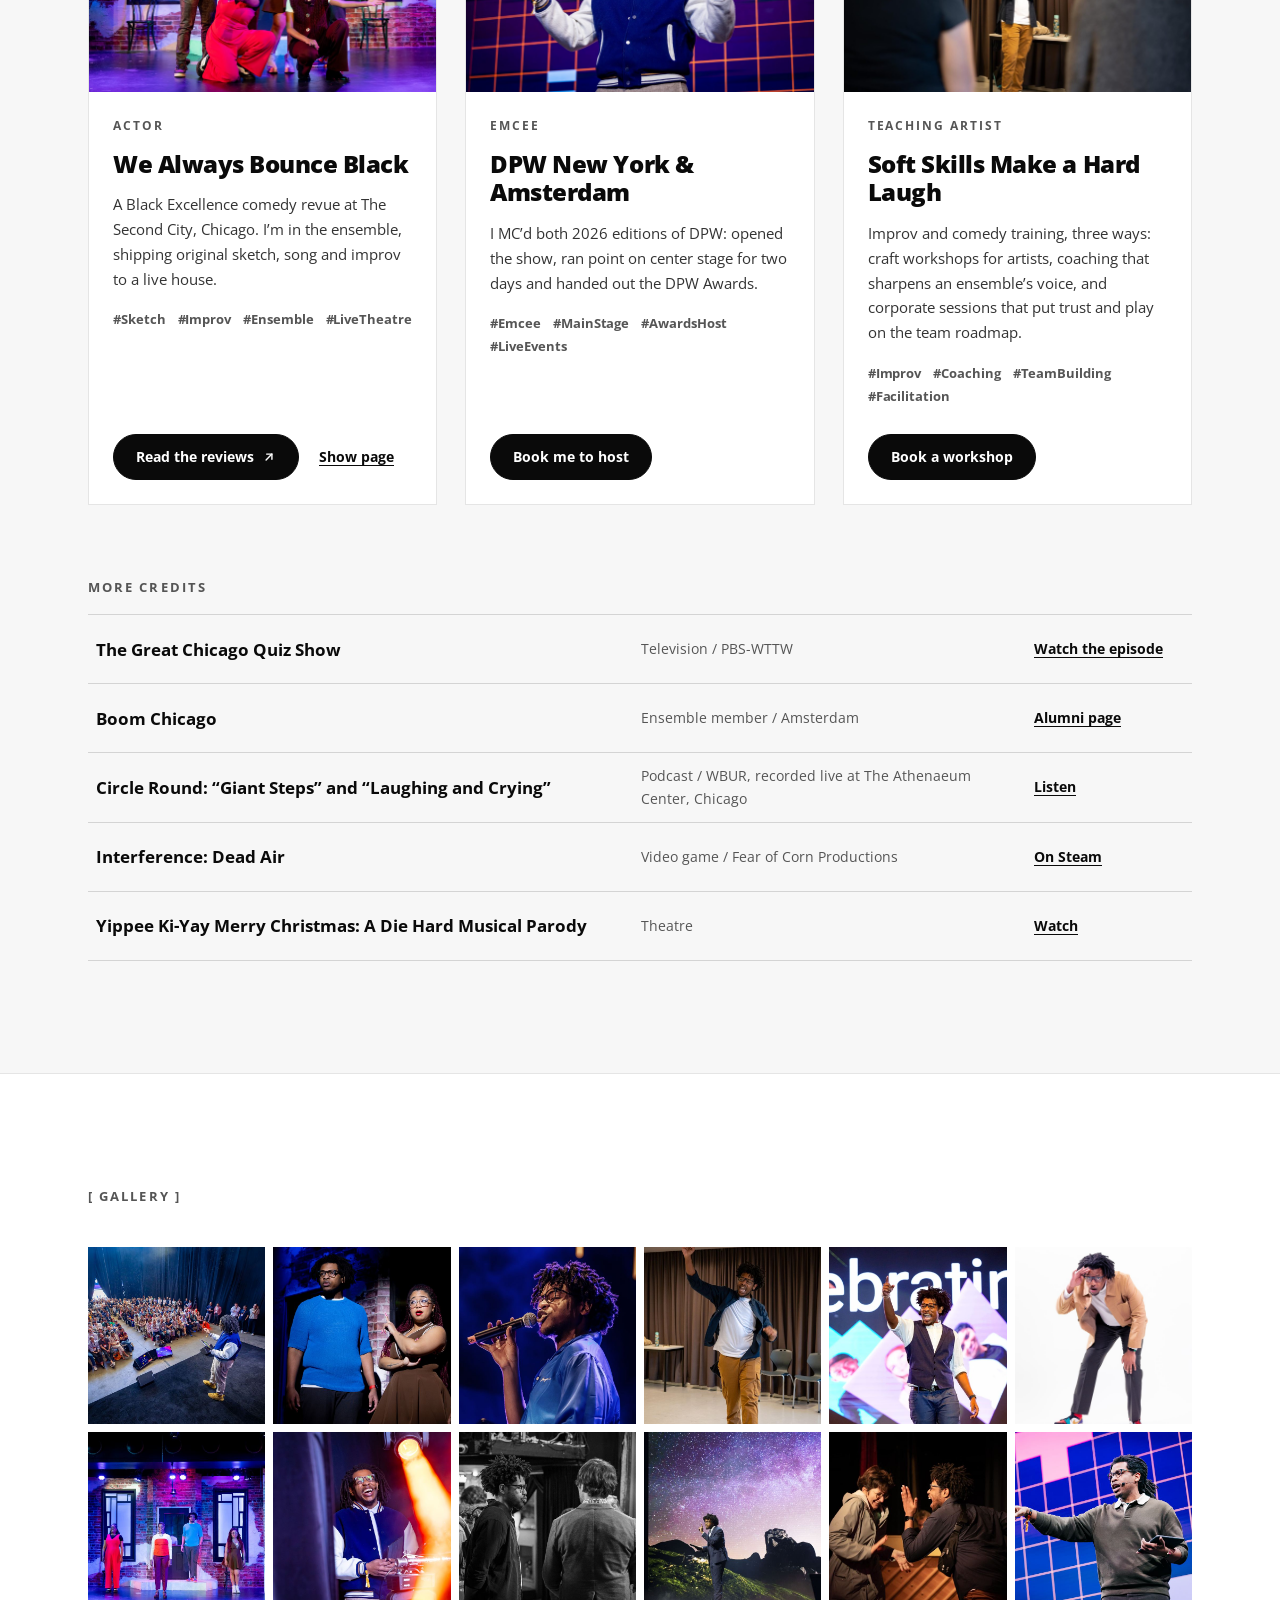
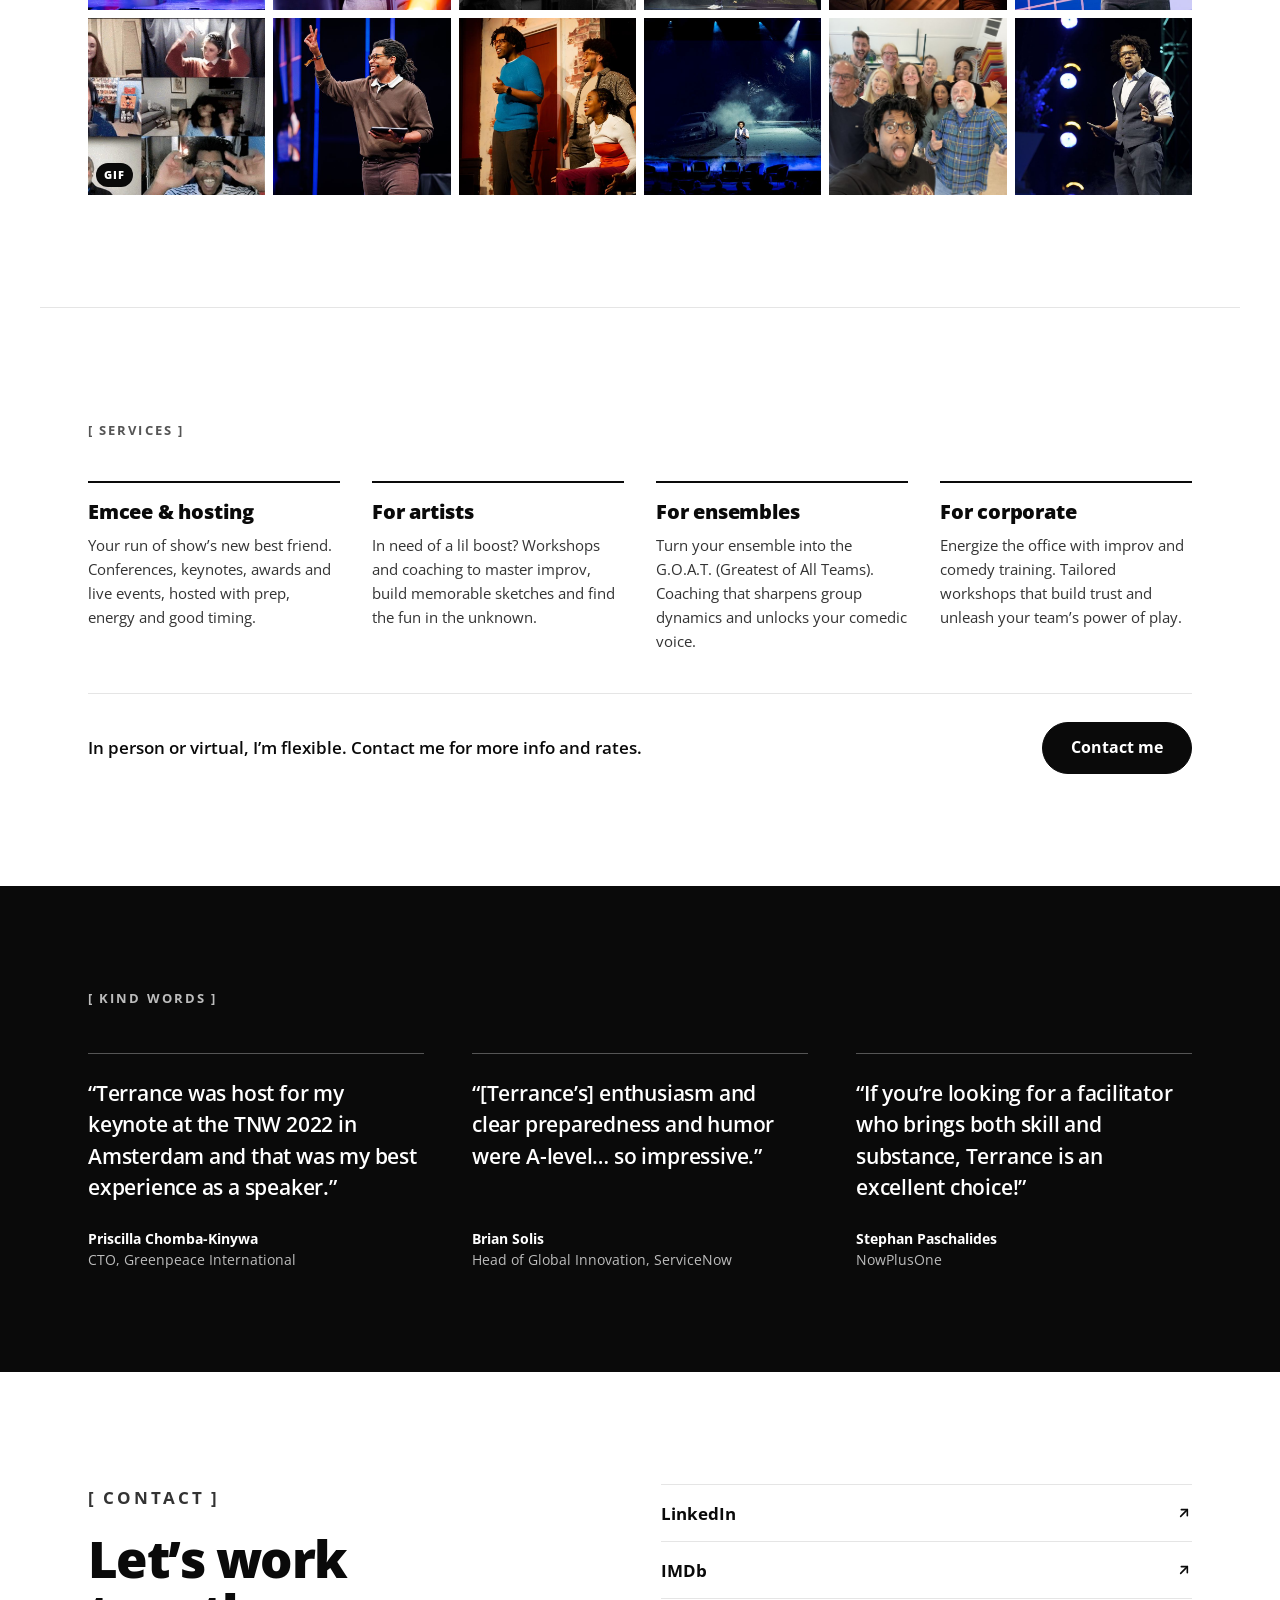
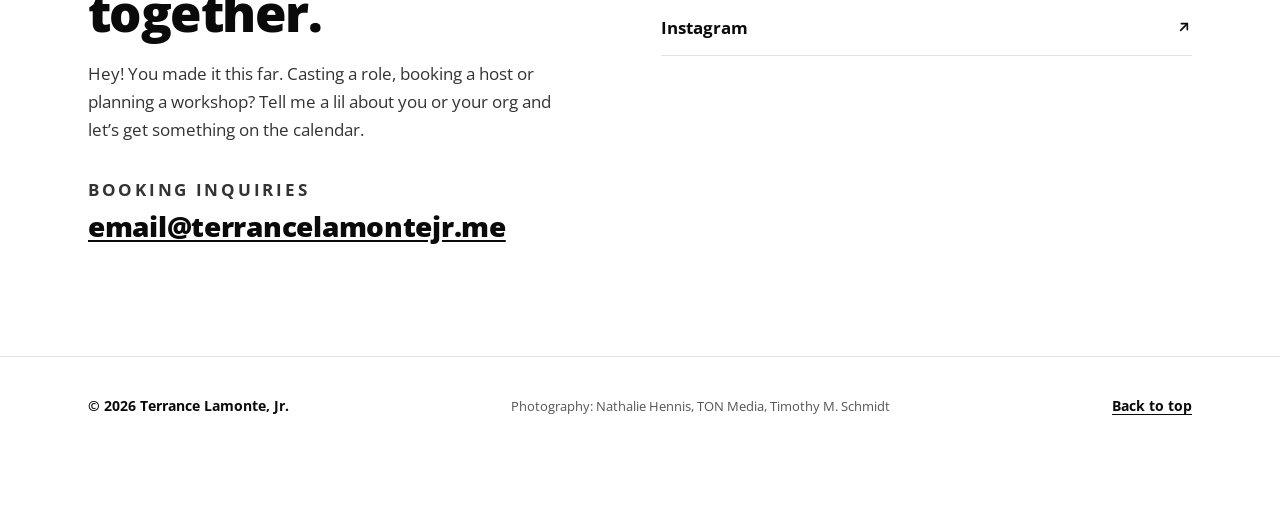
==== commit f39b21cc: "Surprise me button with random retro pop-ups Replaces Slime me. Each click plays one of five short e" ====
--- a/index.html
+++ b/index.html
@@ -393,26 +393,12 @@
     </button>
   </dialog>
 
-  <!-- Slime -->
-  <button type="button" class="tlj-slime-btn" id="slime-btn" hidden>
-    <svg width="18" height="22" viewBox="0 0 18 22" aria-hidden="true"><path d="M9 1C9 1 2 9.2 2 14a7 7 0 0 0 14 0C16 9.2 9 1 9 1z" fill="#62d51f"/></svg>
-    Slime me
+  <!-- Surprise me: js/main.js picks a random 90s / early-00s pop-up each time -->
+  <button type="button" class="fx-btn" id="fx-btn" hidden>
+    <svg width="18" height="18" viewBox="0 0 24 24" aria-hidden="true"><path d="M12 1.5l2.6 7.9L22.5 12l-7.9 2.6L12 22.5l-2.6-7.9L1.5 12l7.9-2.6z" fill="#62d51f"/></svg>
+    Surprise me
   </button>
-  <div class="tlj-slime" id="slime" aria-hidden="true">
-    <i style="left:-2%;width:11%;animation-delay:.18s"></i>
-    <i style="left:7%;width:10%;animation-delay:.42s"></i>
-    <i style="left:15%;width:12%;animation-delay:.05s"></i>
-    <i style="left:25%;width:9%;animation-delay:.34s"></i>
-    <i style="left:32%;width:12%;animation-delay:.22s"></i>
-    <i style="left:42%;width:10%;animation-delay:.48s"></i>
-    <i style="left:50%;width:11%;animation-delay:.1s"></i>
-    <i style="left:59%;width:10%;animation-delay:.38s"></i>
-    <i style="left:67%;width:12%;animation-delay:0s"></i>
-    <i style="left:77%;width:9%;animation-delay:.28s"></i>
-    <i style="left:84%;width:11%;animation-delay:.45s"></i>
-    <i style="left:93%;width:10%;animation-delay:.15s"></i>
-    <b>Slimed!</b>
-  </div>
+  <div class="fx" id="fx" aria-hidden="true"></div>
 
   <script src="js/main.js" defer></script>
 
--- a/css/styles.css
+++ b/css/styles.css
@@ -219,52 +219,159 @@
 .foot__copy { font-size: 14px; font-weight: 700; }
 .foot__credit { font-size: 13px; color: var(--muted); }
 
-/* ---------- 8. Slime ---------- */
-.tlj-slime-btn {
+/* ---------- 8. Surprise me: random 90s / early-00s pop-ups ---------- */
+.fx-btn {
   position: fixed; left: 20px; bottom: 20px; z-index: 99990;
   display: inline-flex; align-items: center; gap: 10px; min-height: 48px; padding: 0 20px 0 16px;
   background: #0a0a0a; color: #fff; border: 2px solid #fff; border-radius: 999px;
   font: 800 14px/1 'Open Sans', system-ui, sans-serif; letter-spacing: .02em; cursor: pointer;
   box-shadow: 0 6px 20px rgba(0,0,0,.22); transition: transform .15s ease;
 }
-.tlj-slime-btn[hidden] { display: none; }
-.tlj-slime-btn:hover { transform: translateY(-2px); }
-.tlj-slime-btn:disabled { opacity: .5; cursor: default; transform: none; }
-.tlj-slime-btn:focus-visible { outline: 2px solid #0a0a0a; outline-offset: 3px; }
-.tlj-slime { position: fixed; top: 0; right: 0; bottom: 0; left: 0; z-index: 99999; overflow: hidden; pointer-events: none; display: none; }
-.tlj-slime.is-on { display: block; }
-.tlj-slime i {
+.fx-btn[hidden] { display: none; }
+.fx-btn:hover { transform: translateY(-2px) rotate(-2deg); }
+.fx-btn:disabled { opacity: .5; cursor: default; transform: none; }
+.fx-btn:focus-visible { outline: 2px solid #0a0a0a; outline-offset: 3px; }
+.fx { position: fixed; top: 0; right: 0; bottom: 0; left: 0; z-index: 99999; overflow: hidden; pointer-events: none; }
+.fx-stage { position: absolute; top: 0; right: 0; bottom: 0; left: 0; }
+@keyframes fxOut { 0%, 88% { opacity: 1; } 100% { opacity: 0; } }
+@keyframes fxFade { 0%, 100% { opacity: 0; } 15%, 85% { opacity: 1; } }
+@keyframes fxPop { from { opacity: 0; transform: scale(.6); } to { opacity: 1; transform: scale(1); } }
+
+/* Slime */
+.fx-slime i {
   position: absolute; top: -40%; bottom: -40%; border-radius: 999px; background: #62d51f;
   box-shadow: inset -12px 0 0 rgba(0,0,0,.07), inset 9px 0 0 rgba(255,255,255,.16);
-}
-.tlj-slime.is-on i { animation: tljDrip 4.2s both; }
-.tlj-slime b {
+  animation: fxDrip 4.2s both;
+}
+.fx-slime b {
   position: absolute; top: 50%; left: 0; right: 0; margin-top: -.5em; text-align: center;
   font: 800 clamp(56px, 15vw, 220px)/1 'Open Sans', system-ui, sans-serif; letter-spacing: -.04em;
-  color: #fff; text-shadow: 0 6px 0 rgba(0,0,0,.28);
-}
-.tlj-slime.is-on b { animation: tljWord 4.7s both; }
-@keyframes tljDrip {
+  color: #fff; text-shadow: 0 6px 0 rgba(0,0,0,.28); transform: rotate(-4deg);
+  animation: fxSlimeWord 4.7s both;
+}
+@keyframes fxDrip {
   0%   { transform: translateY(-101%); animation-timing-function: cubic-bezier(.5,.05,.8,.55); }
   30%  { transform: translateY(0); animation-timing-function: linear; }
   70%  { transform: translateY(0); animation-timing-function: cubic-bezier(.6,0,.9,.45); }
   100% { transform: translateY(101%); }
 }
-@keyframes tljWord {
+@keyframes fxSlimeWord {
   0%, 27%   { opacity: 0; transform: rotate(-4deg) scale(.8); }
   35%       { opacity: 1; transform: rotate(-4deg) scale(1.05); }
   40%, 64%  { opacity: 1; transform: rotate(-4deg) scale(1); }
   72%, 100% { opacity: 0; transform: rotate(-4deg) scale(.96); }
 }
-@keyframes tljFade { 0%, 100% { opacity: 0; } 20%, 80% { opacity: 1; } }
+
+/* Graffiti tag */
+.fx-graffiti { animation: fxOut 3.8s both; }
+.fx-tag { position: absolute; left: 50%; top: 46%; transform: translate(-50%, -50%) rotate(-7deg); text-align: center; white-space: nowrap; }
+.fx-tag__main {
+  display: block; padding: 0 .08em;
+  font: 400 clamp(130px, 26vw, 360px)/.95 'Permanent Marker', 'Comic Sans MS', cursive;
+  background: linear-gradient(180deg, #ff3cac 0%, #ff8a00 55%, #ffe600 100%);
+  -webkit-background-clip: text; background-clip: text; color: transparent;
+  -webkit-text-stroke: clamp(3px, .6vw, 7px) #111;
+  filter: drop-shadow(clamp(4px, .8vw, 9px) clamp(4px, .8vw, 9px) 0 #111);
+  animation: fxSpray .8s steps(14) both;
+}
+.fx-tag__sub {
+  display: block; margin: -.15em 0 0 34%;
+  font: 400 clamp(34px, 6vw, 84px)/1 'Permanent Marker', 'Comic Sans MS', cursive;
+  color: #fff; -webkit-text-stroke: 2px #111; filter: drop-shadow(3px 3px 0 #111);
+  transform: rotate(-4deg); animation: fxSpray .5s .75s steps(8) both;
+}
+@keyframes fxSpray { from { clip-path: inset(-30% 100% -30% 0); } to { clip-path: inset(-30% -10% -30% 0); } }
+.fx-tag__drip {
+  position: absolute; top: 58%; width: clamp(6px, 1vw, 12px); height: var(--h);
+  border-radius: 0 0 99px 99px; background: var(--c); transform-origin: top;
+  animation: fxDripDown 1.6s var(--d) cubic-bezier(.3,.6,.4,1) both;
+}
+@keyframes fxDripDown { from { transform: scaleY(0); } to { transform: scaleY(1); } }
+.fx-dot { position: absolute; width: var(--s); height: var(--s); border-radius: 50%; background: var(--c); animation: fxPop .2s var(--d) both; }
+
+/* Pop-up windows */
+.fx-popups { animation: fxOut 4.2s both; }
+.fx-win, .fx-counter {
+  background: #c0c0c0; color: #000; font: 13px/1.35 Tahoma, Verdana, 'Segoe UI', sans-serif;
+  box-shadow: inset -1px -1px #0a0a0a, inset 1px 1px #fff, inset -2px -2px #808080, inset 2px 2px #dfdfdf, 6px 8px 0 rgba(0,0,0,.25);
+}
+.fx-win {
+  position: absolute; width: min(330px, 88vw); padding: 3px;
+  left: calc(var(--x) * (100vw - min(330px, 88vw))); top: calc(var(--y) * (100vh - 200px));
+  animation: fxPop .25s var(--d) steps(3) both;
+}
+.fx-win__bar { display: flex; align-items: center; justify-content: space-between; gap: 8px; padding: 3px 3px 3px 6px; background: linear-gradient(90deg, #000080, #1084d0); color: #fff; font-weight: 700; }
+.fx-win__x, .fx-win__btn { box-shadow: inset -1px -1px #0a0a0a, inset 1px 1px #fff, inset -2px -2px #808080, inset 2px 2px #dfdfdf; background: #c0c0c0; color: #000; }
+.fx-win__x { display: inline-flex; align-items: center; justify-content: center; width: 18px; height: 16px; font: 700 12px/1 Tahoma, sans-serif; }
+.fx-win__body { display: flex; align-items: flex-start; gap: 12px; padding: 16px 12px 10px; }
+.fx-win__body p { margin: 0; padding-top: 4px; }
+.fx-win__icon { flex: none; display: inline-flex; align-items: center; justify-content: center; width: 32px; height: 32px; border-radius: 50%; background: #1a5fd0; color: #fff; font: 700 italic 18px/1 Georgia, serif; }
+.fx-win__icon--warn { border-radius: 0; background: #ffd400; color: #000; padding-top: 9px; font: 700 16px/1 Tahoma, sans-serif; clip-path: polygon(50% 0, 100% 100%, 0 100%); }
+.fx-win__btns { display: flex; justify-content: center; gap: 8px; padding: 4px 0 10px; }
+.fx-win__btn { min-width: 76px; padding: 4px 10px; text-align: center; }
+
+/* Under construction */
+.fx-construction { animation: fxOut 3.8s both; }
+.fx-tape {
+  position: absolute; left: -20vw; width: 140vw; height: clamp(46px, 7vw, 72px);
+  display: flex; align-items: center; justify-content: space-around;
+  background: repeating-linear-gradient(-45deg, #ffd400 0 28px, #111 28px 56px); box-shadow: 0 6px 18px rgba(0,0,0,.3);
+}
+.fx-tape span { padding: 4px 14px; background: #ffd400; color: #111; font: 800 clamp(14px, 2.2vw, 24px)/1 'Open Sans', Impact, sans-serif; letter-spacing: .12em; white-space: nowrap; }
+.fx-tape--a { top: 20%; transform: rotate(-7deg); animation: fxTapeA .5s cubic-bezier(.2,.8,.3,1.2) both; }
+.fx-tape--b { top: 70%; transform: rotate(5deg); animation: fxTapeB .5s .2s cubic-bezier(.2,.8,.3,1.2) both; }
+@keyframes fxTapeA { from { transform: translateX(-110%) rotate(-7deg); } to { transform: translateX(0) rotate(-7deg); } }
+@keyframes fxTapeB { from { transform: translateX(110%) rotate(5deg); } to { transform: translateX(0) rotate(5deg); } }
+.fx-counter { position: absolute; left: 50%; top: 46%; margin: -60px 0 0 -130px; width: 260px; padding: 14px 16px 16px; text-align: center; font-weight: 700; animation: fxPop .25s .45s steps(3) both; }
+.fx-counter__digits { display: flex; justify-content: center; gap: 3px; margin-top: 10px; }
+.fx-counter__digits b { width: 1.1em; padding: 4px 0; background: #000; color: #39ff14; font: 700 34px/1 'Courier New', monospace; text-shadow: 0 0 6px #39ff14; }
+.fx-new {
+  position: absolute; right: -30px; top: -34px; width: 76px; height: 76px;
+  display: flex; align-items: center; justify-content: center;
+  background: #ff1e56; color: #ffe600; font: 800 16px/1 'Open Sans', Impact, sans-serif; transform: rotate(14deg);
+  clip-path: polygon(50% 0%, 59.8% 13.3%, 75% 6.7%, 76.9% 23.1%, 93.3% 25%, 86.7% 40.2%, 100% 50%, 86.7% 59.8%, 93.3% 75%, 76.9% 76.9%, 75% 93.3%, 59.8% 86.7%, 50% 100%, 40.2% 86.7%, 25% 93.3%, 23.1% 76.9%, 6.7% 75%, 13.3% 59.8%, 0% 50%, 13.3% 40.2%, 6.7% 25%, 23.1% 23.1%, 25% 6.7%, 40.2% 13.3%);
+  animation: fxBlink .5s steps(1) infinite;
+}
+@keyframes fxBlink { 50% { opacity: 0; } }
+
+/* Word art */
+.fx-wordart { animation: fxOut 3.6s both; }
+.fx-wa {
+  position: absolute; left: 0; right: 0; top: 50%; padding: 0 16px;
+  display: flex; flex-wrap: wrap; justify-content: center; column-gap: .25em; font-size: clamp(52px, 14vw, 200px);
+  transform: translateY(-50%) skewY(-6deg); animation: fxZoom .6s cubic-bezier(.2,1.4,.4,1) both;
+}
+.fx-wa__word { display: inline-flex; white-space: nowrap; }
+@keyframes fxZoom {
+  from { opacity: 0; transform: translateY(-50%) skewY(-6deg) scale(.2) rotate(-20deg); }
+  to   { opacity: 1; transform: translateY(-50%) skewY(-6deg) scale(1) rotate(0); }
+}
+.fx-wa__word span {
+  display: inline-block; white-space: pre; color: var(--c);
+  font: italic 800 1em/1.05 'Open Sans', Impact, sans-serif;
+  -webkit-text-stroke: clamp(2px, .4vw, 5px) #111;
+  filter: drop-shadow(3px 3px 0 #111) drop-shadow(3px 3px 0 #111) drop-shadow(2px 2px 0 #111);
+  animation: fxWave .5s var(--d) ease-in-out infinite alternate;
+}
+@keyframes fxWave { from { transform: translateY(-.07em); } to { transform: translateY(.07em); } }
+.fx-spark {
+  position: absolute; width: var(--s); height: var(--s); background: var(--c);
+  clip-path: polygon(50% 0, 61% 39%, 100% 50%, 61% 61%, 50% 100%, 39% 61%, 0 50%, 39% 39%);
+  animation: fxTwinkle .6s var(--d) ease-in-out infinite alternate both;
+}
+@keyframes fxTwinkle { from { opacity: .2; transform: scale(.2) rotate(0deg); } to { opacity: 1; transform: scale(1) rotate(45deg); } }
+
+/* Reduced motion: each surprise fades in and out with no movement. */
+.fx-reduced * { animation: none !important; }
+.fx-reduced { animation: fxFade var(--dur, 3.6s) linear both !important; }
+
 @media (prefers-reduced-motion: reduce) {
   html { scroll-behavior: auto; }
   .logos__track { animation: none; }
   .logos__viewport { overflow-x: auto; -webkit-mask-image: none; mask-image: none; }
   .logos__set[aria-hidden="true"] { display: none; }
   .logos__toggle { display: none; }
-  .tlj-slime.is-on i { animation: tljFade 4.2s both; }
-  .card img, .gallery__grid img, .tlj-slime-btn { transition: none; }
+  .card img, .gallery__grid img, .fx-btn { transition: none; }
 }
 
 /* Phones: the header scrolls away with the page instead of sticking, so it never covers the content. */
